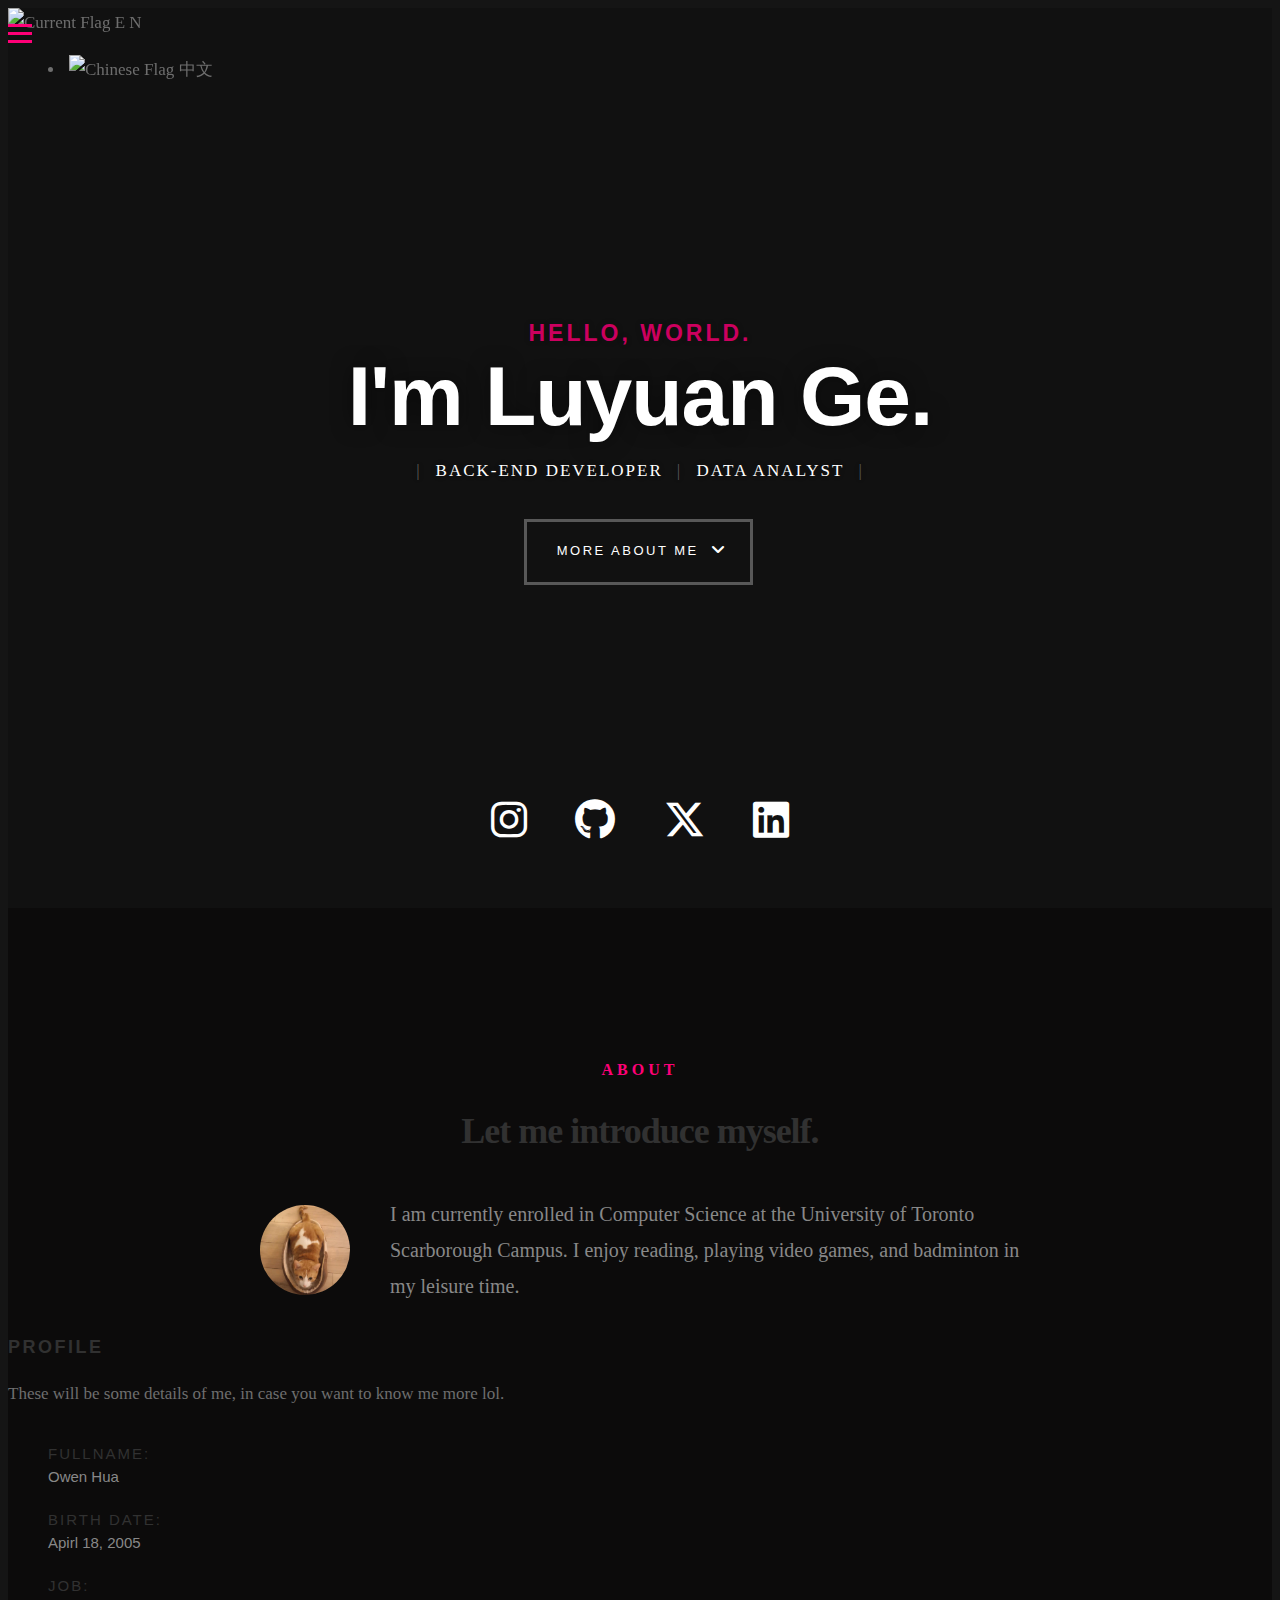
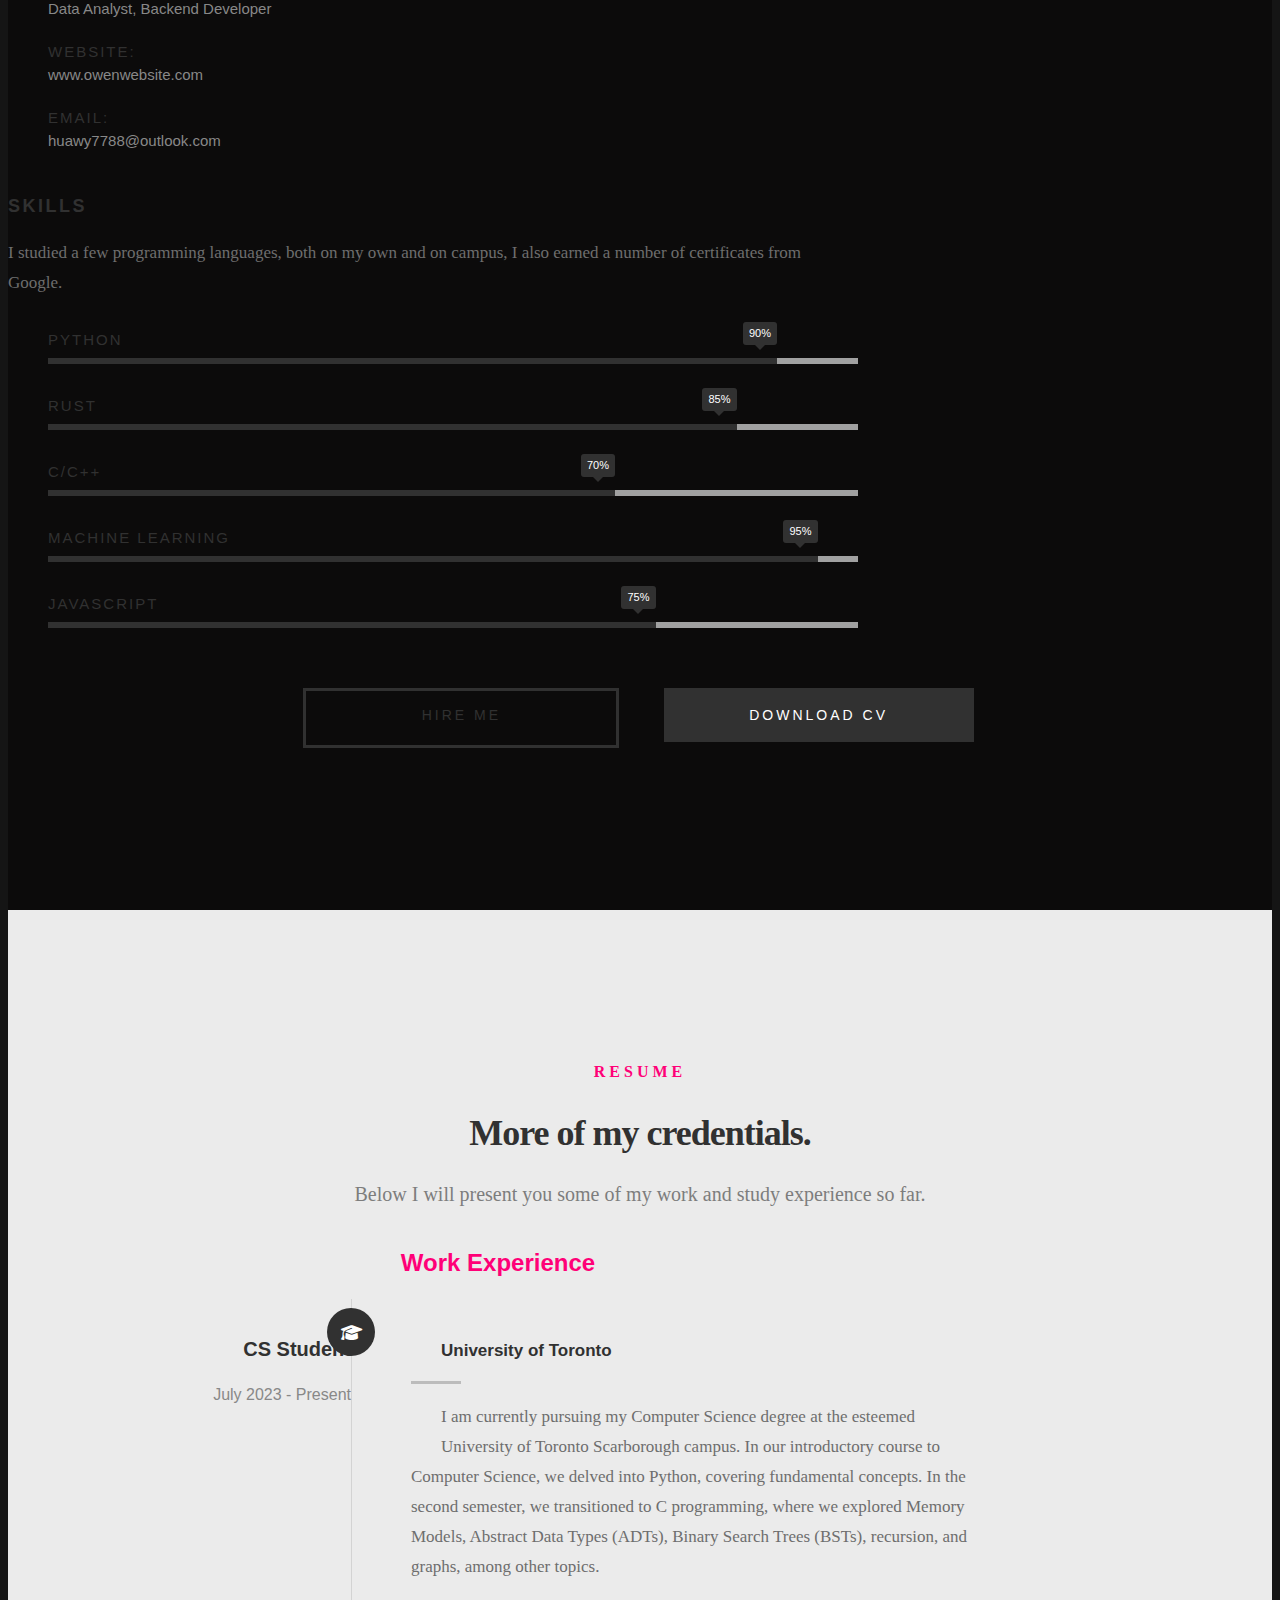
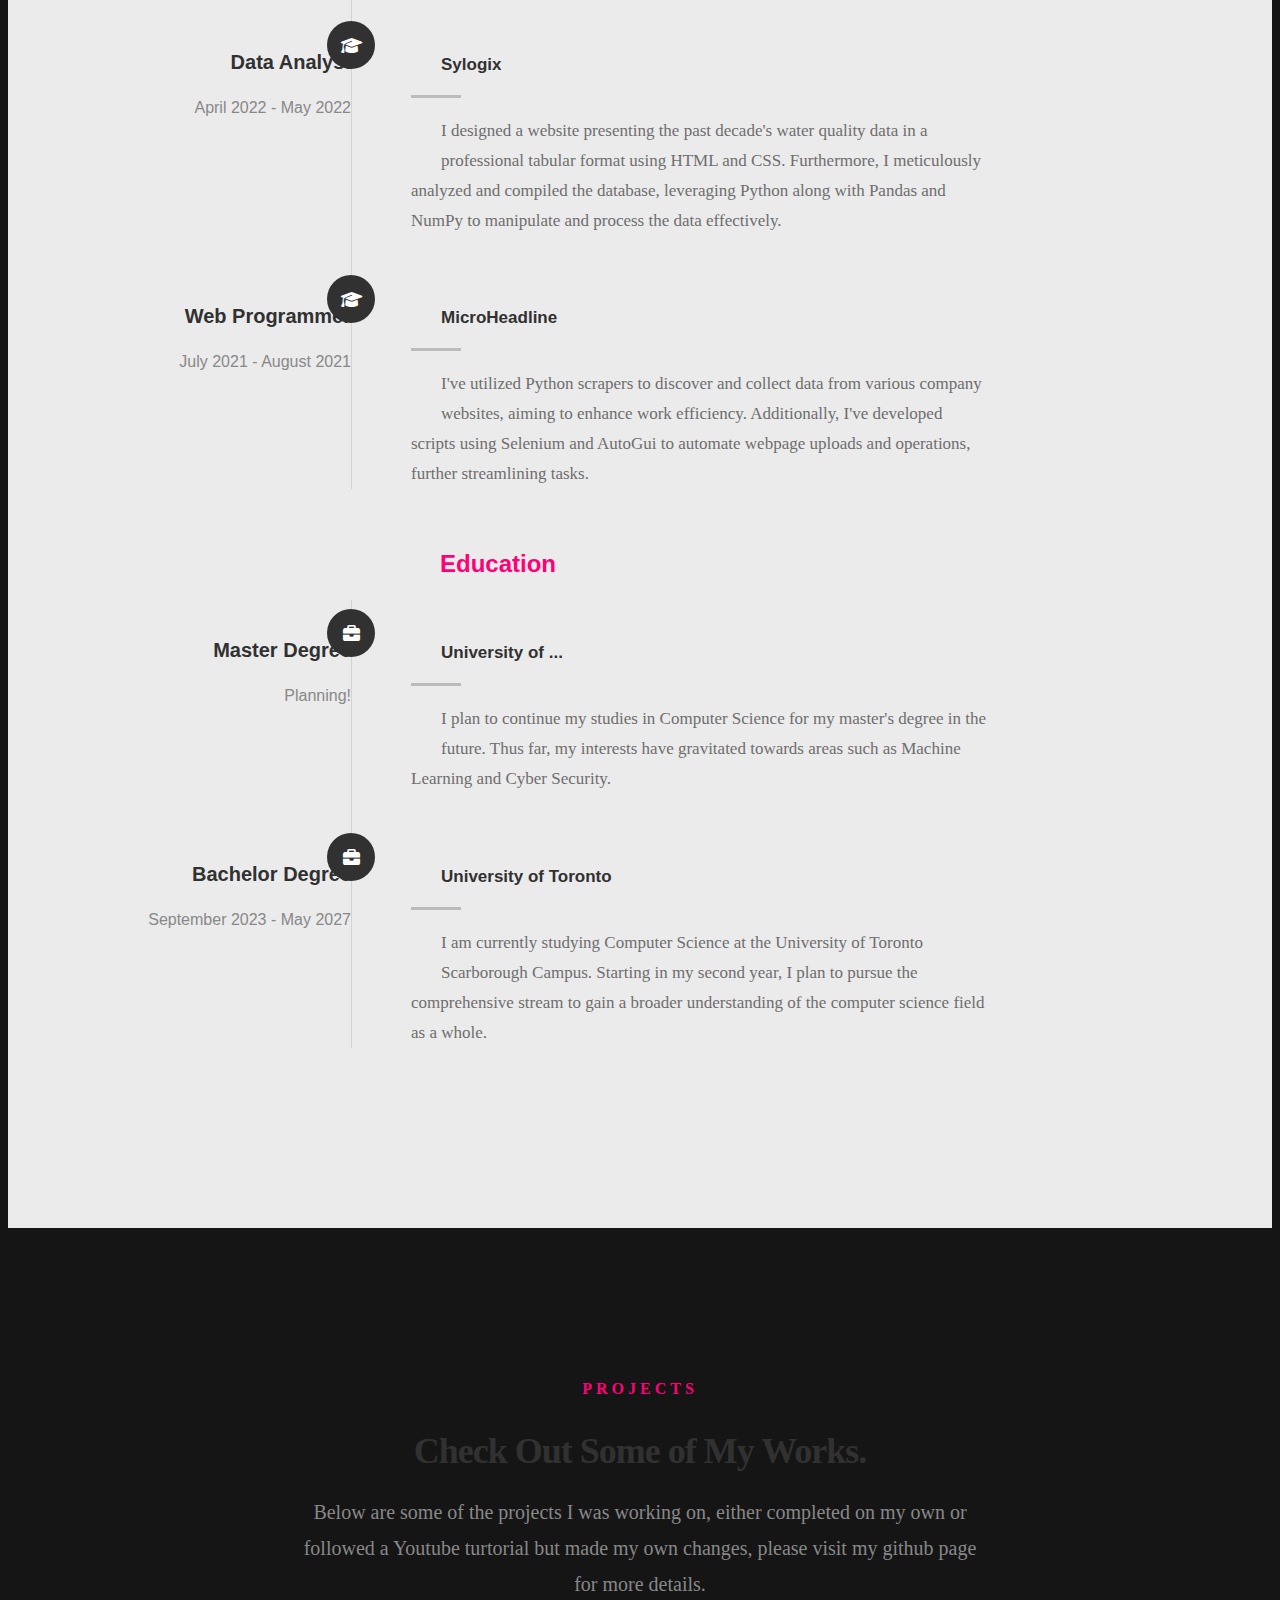
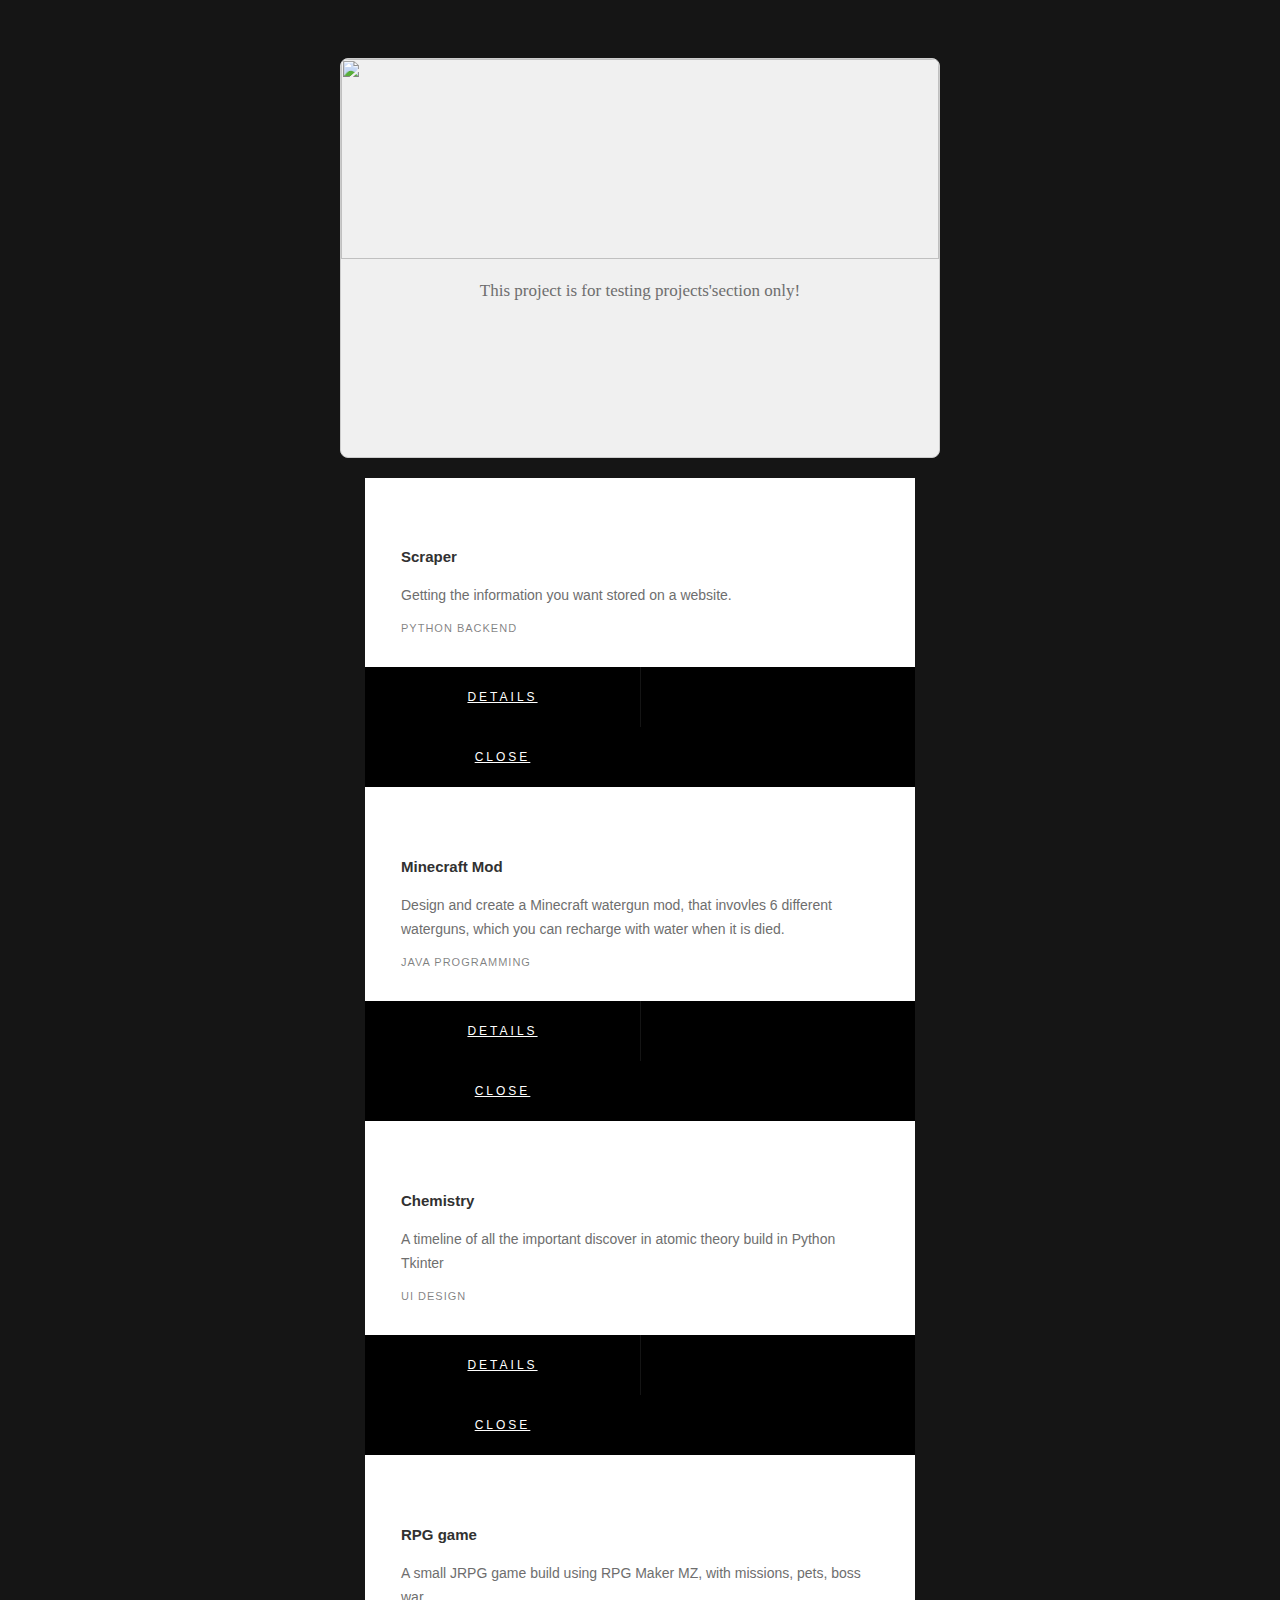
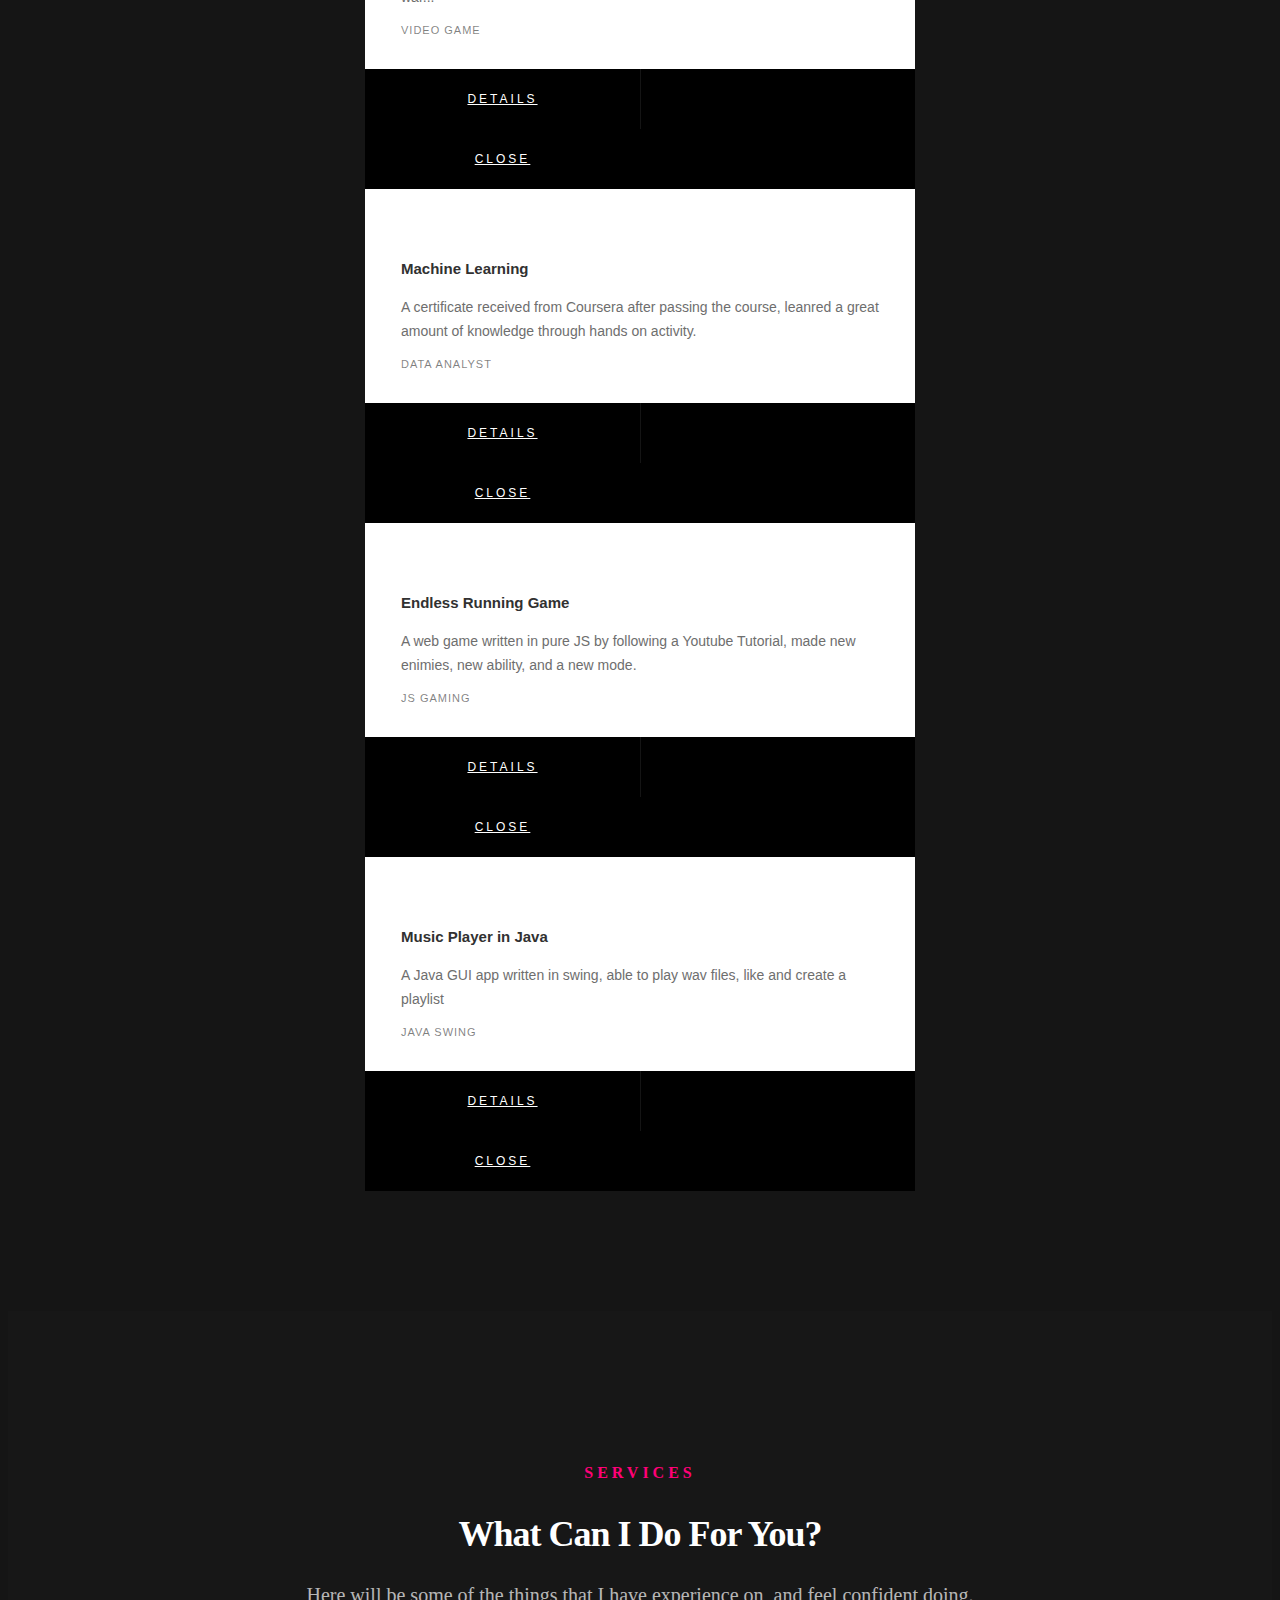
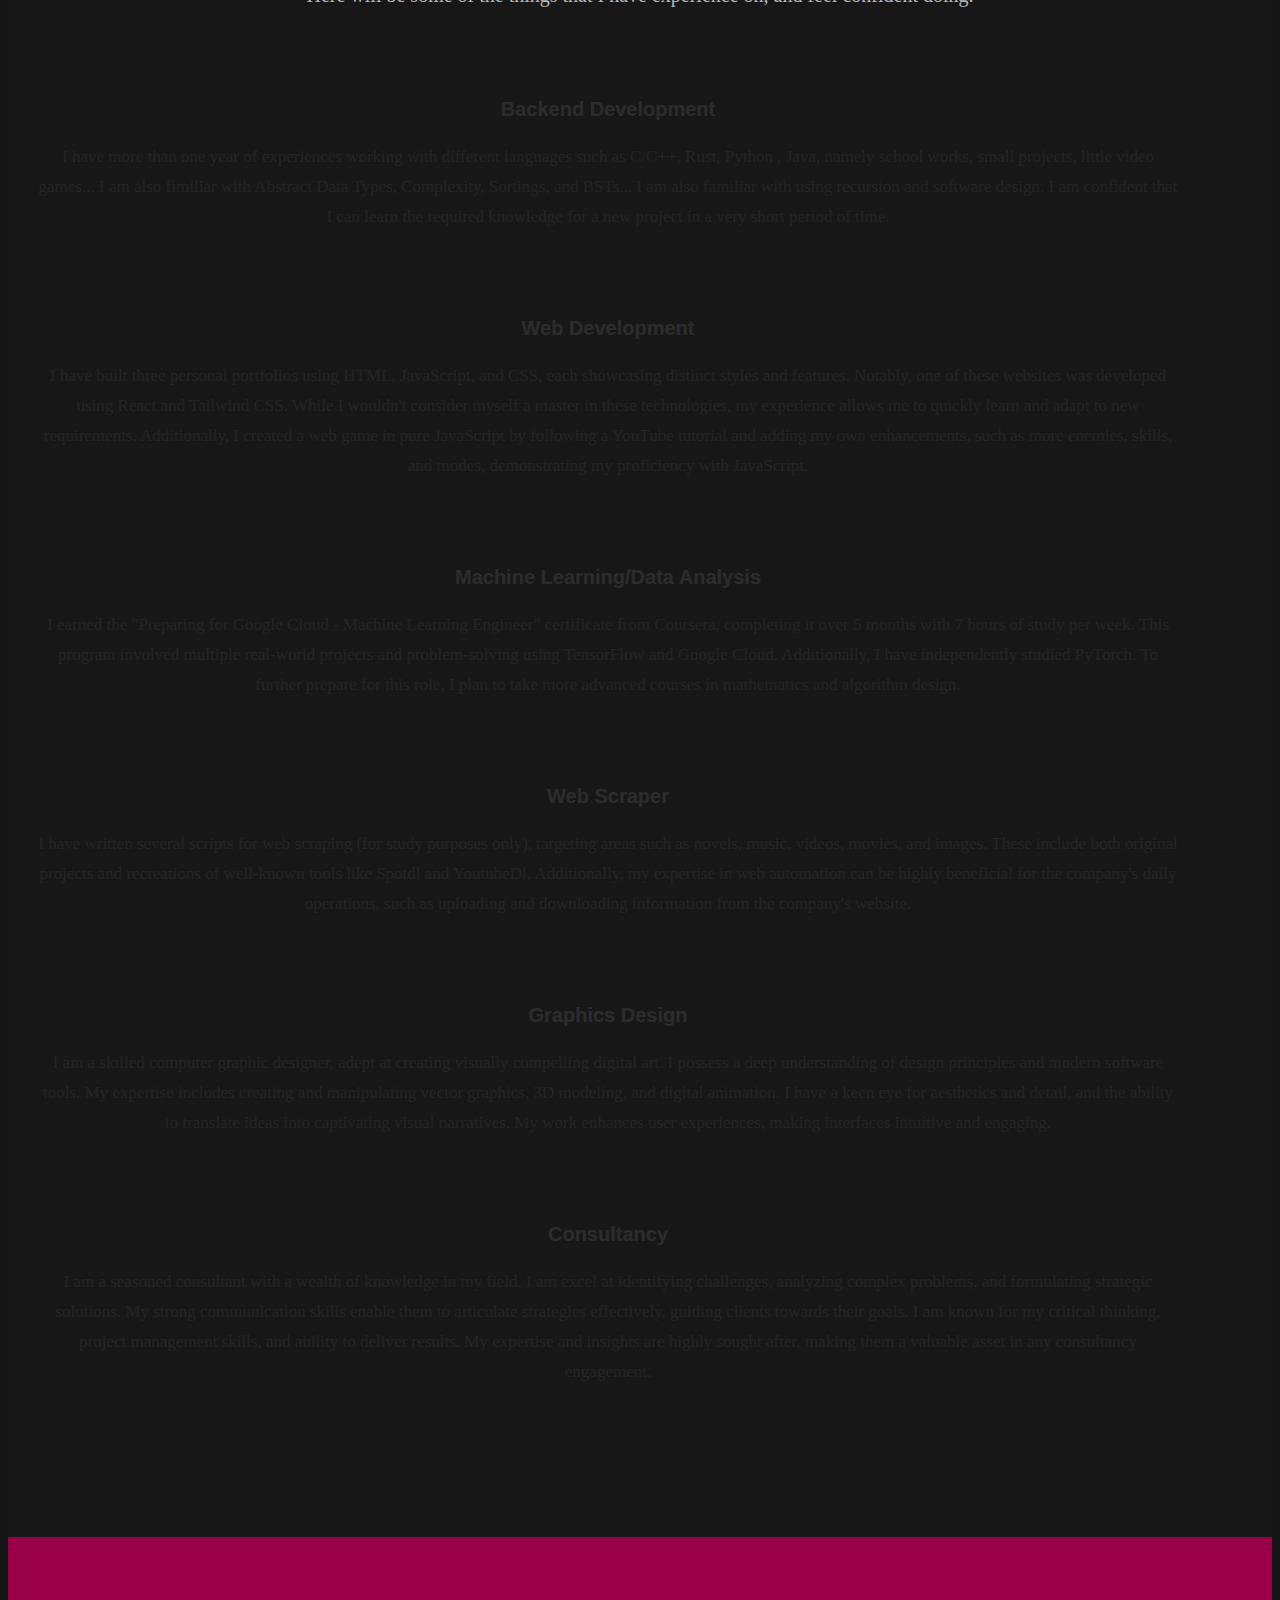
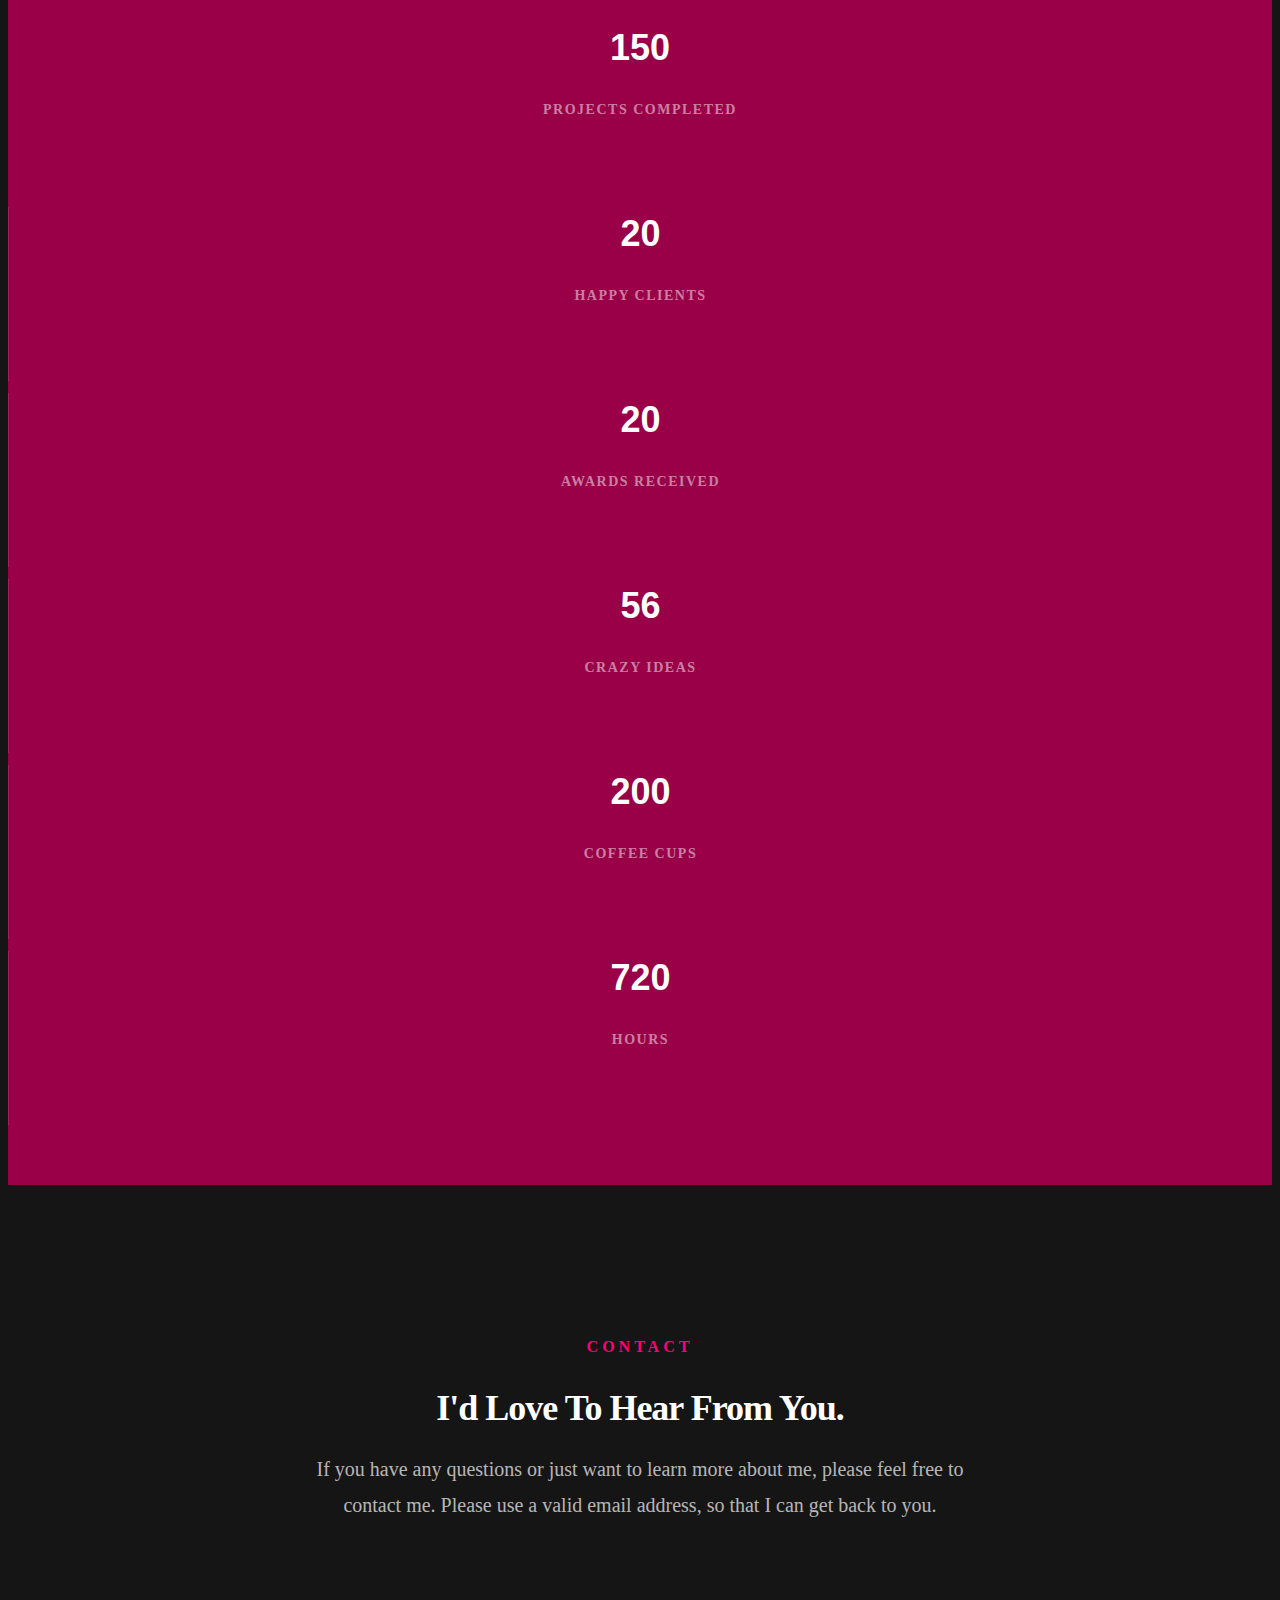
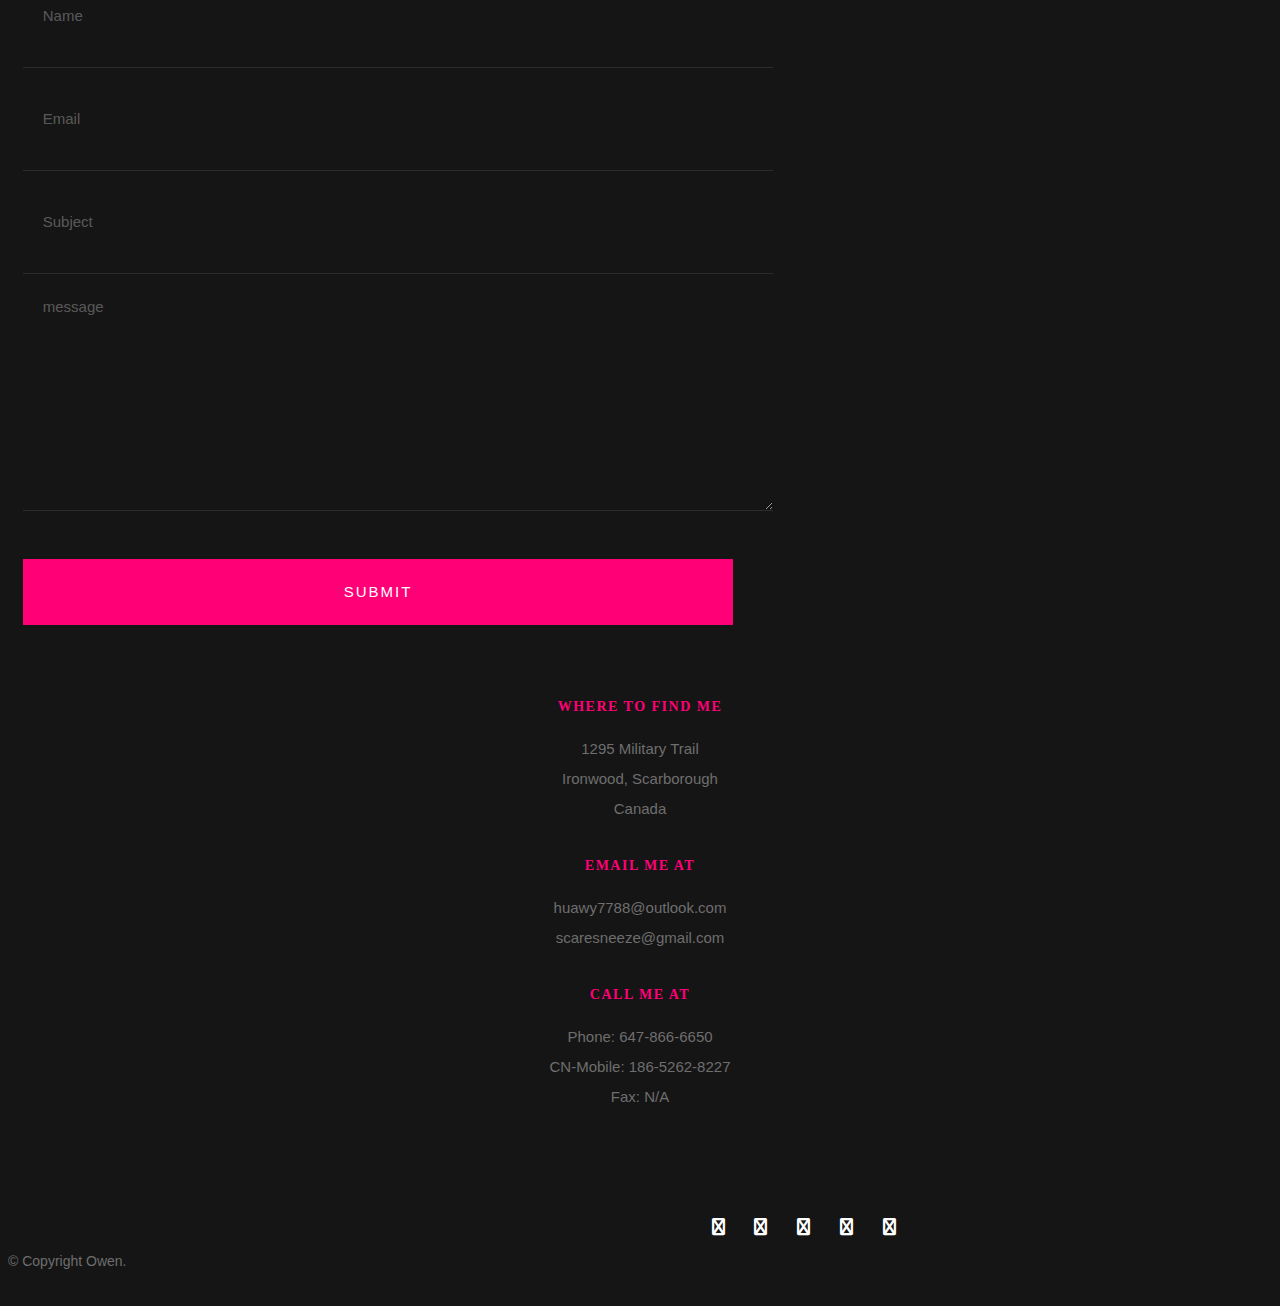
==== index-en.html @ d4147e1e "Add link function to project using js" ====
<!doctype html>
<!--[if IE 8]><html class="no-js oldie ie8" lang="en"> <![endif]-->
<!--[if IE 9]><html class="no-js oldie ie9" lang="en"> <![endif]-->
<!--[if (gte IE 9)|!(IE)]><!-->
<html class="no-js" lang="en">
  <!--<![endif]-->

  <head>
    <!--- basic page needs
   ================================================== -->
    <meta charset="utf-8" />
    <title>Luyuan</title>
    <meta name="description" content="Portfolio for LuyuanGe" />
    <meta name="author" content="Luyuan" />

    <!-- mobile specific metas
   ================================================== -->
    <meta
      name="viewport"
      content="width=device-width, initial-scale=1, maximum-scale=1"
    />

    <!-- CSS
   ================================================== -->
    <link rel="stylesheet" href="css/base.css" />
    <link rel="stylesheet" href="css/main.css" />
    <link rel="stylesheet" href="css/vendor.css" />
    <!-- Latest font awesome icons-->
    <link rel="stylesheet" href="https://cdnjs.cloudflare.com/ajax/libs/font-awesome/6.4.2/css/all.min.css">





    <!-- script
   ================================================== -->
    <script src="js/modernizr.js"></script>
    <script src="js/pace.min.js"></script>

    <!-- favicons
	================================================== -->
    <link rel="icon" type="image/png" href="images/profile.png" />
  </head>

  <body id="top">
    <!-- header
   ================================================== -->
    <header>
      <div class="row">
        <div class="top-bar">

          <a class="menu-toggle" href="#"><span>Menu</span></a>

          <nav id="main-nav-wrap">
            <ul class="main-navigation">
              <li class="current">
                <a class="smoothscroll" href="#intro" title="">Home</a>
              </li>
              <li><a class="smoothscroll" href="#about" title="">About</a></li>
              <li>
                <a class="smoothscroll" href="#resume" title="">Resume</a>
              </li>
              <li>
                <a class="smoothscroll" href="#portfolio" title="">Portfolio</a>
              </li>
              <li>
                <a class="smoothscroll" href="#services" title="">Services</a>
              </li>
              <li>
                <a class="smoothscroll" href="#contact" title="">Contact</a>
              </li>
            </ul>
          </nav>
        </div> 
        <!--Language selector-->
        <div class="custom-dropdown">
          <div class="dropdown-selected" onclick="toggleDropdown()">
              <img id="current-flag" src="images/flag-icons/united-states.svg" alt="Current Flag" />
              <span id="current-language">E N</span>
          </div>
          <ul id="dropdown-options" class="dropdown-options">
              <li onclick="selectLanguage('zh')">
                  <img src="images/flag-icons/china.svg" alt="Chinese Flag" class="flag-icon" /> 中文
              </li>
          </ul>
        </div>
            
      
        <!-- /top-bar -->
      </div>
      <!-- /row -->
    </header>
    <!-- /header -->

    <!-- intro section
   ================================================== -->
    <section id="intro">
      <div class="intro-overlay"></div>

      <div class="intro-content">
        <div class="row">
          <div class="col-twelve">
            <h5>Hello, World.</h5>
            <h1>I'm Luyuan Ge.</h1>

            <p class="intro-position">
              <span>Back-end Developer</span>
              <span>Data Analyst</span>
            </p>

            <a class="button stroke smoothscroll" href="#about" title=""
              >More About Me</a
            >
          </div>
        </div>
      </div>
      <!-- /intro-content -->

      <ul class="intro-social">
        <li>
          <a href="https://www.instagram.com/owen.hua"
            ><i class="fa-brands fa-instagram fa-lg"></i>
          </a>
        </li>
        <li>
          <a href="https://github.com/LoveIiei"><i class="fa-brands fa-github fa-lg"></i></a>
        </li>
        <li>
          <a href="https://twitter.com/Owen1_1ua"
            ><i class="fa-brands fa-x-twitter fa-lg"></i></a>
        </li>
        <li>
          <a href="https://www.linkedin.com/in/weiyuan-hua-3345232a6/"
            ><i class="fa-brands fa-linkedin fa-lg"></i
          ></a>
        </li>
      </ul>
      <!-- /intro-social -->
    </section>
    <!-- /intro -->

    <!-- about section
   ================================================== -->
    <section id="about">
      <div class="row section-intro">
        <div class="col-twelve">
          <h5>About</h5>
          <h1>Let me introduce myself.</h1>

          <div class="intro-info">
            <img src="images/profile.png" alt="Profile Picture" />

            <p class="lead">
              I am currently enrolled in Computer Science at the University of
              Toronto Scarborough Campus. I enjoy reading, playing video games,
              and badminton in my leisure time.
            </p>
          </div>
        </div>
      </div>
      <!-- /section-intro -->

      <div class="row about-content">
        <div class="col-six tab-full">
          <h3>Profile</h3>
          <p>
            These will be some details of me, in case you want to know me more
            lol.
          </p>

          <ul class="info-list">
            <li>
              <strong>Fullname:</strong>
              <span>Owen Hua</span>
            </li>
            <li>
              <strong>Birth Date:</strong>
              <span>Apirl 18, 2005</span>
            </li>
            <li>
              <strong>Job:</strong>
              <span>Data Analyst, Backend Developer</span>
            </li>
            <li>
              <strong>Website:</strong>
              <span>www.owenwebsite.com</span>
            </li>
            <li>
              <strong>Email:</strong>
              <span>huawy7788@outlook.com</span>
            </li>
          </ul>
          <!-- /info-list -->
        </div>

        <div class="col-six tab-full">
          <h3>Skills</h3>
          <p>
            I studied a few programming languages, both on my own and on campus,
            I also earned a number of certificates from Google.
          </p>

          <ul class="skill-bars">
            <li>
              <div class="progress percent90"><span>90%</span></div>
              <strong>Python</strong>
            </li>
            <li>
              <div class="progress percent85"><span>85%</span></div>
              <strong>Rust</strong>
            </li>
            <li>
              <div class="progress percent70"><span>70%</span></div>
              <strong>C/C++</strong>
            </li>
            <li>
              <div class="progress percent95"><span>95%</span></div>
              <strong>Machine Learning</strong>
            </li>
            <li>
              <div class="progress percent75"><span>75%</span></div>
              <strong>JavaScript</strong>
            </li>
          </ul>
          <!-- /skill-bars -->
        </div>
      </div>

      <div class="row button-section">
        <div class="col-twelve">
          <a href="#contact" title="Hire Me" class="button stroke smoothscroll"
            >Hire Me</a
          >
          <a
            href="/files/OwenResume.pdf"
            title="Download CV"
            class="button button-primary"
            download
            >Download CV</a
          >
        </div>
      </div>
    </section>
    <!-- /process-->

    <!-- resume Section
   ================================================== -->
    <section id="resume" class="grey-section">
      <div class="row section-intro">
        <div class="col-twelve">
          <h5>Resume</h5>
          <h1>More of my credentials.</h1>

          <p class="lead">
            Below I will present you some of my work and study experience so
            far.
          </p>
        </div>
      </div>
      <!-- /section-intro-->

      <div class="row resume-timeline">
        <div class="col-twelve resume-header">
          <h2>Work Experience</h2>
        </div>
        <!-- /resume-header -->

        <div class="col-twelve">
          <div class="timeline-wrap">
            <div class="timeline-block">
              <div class="timeline-ico">
                <i class="fa fa-graduation-cap"></i>
              </div>

              <div class="timeline-header">
                <h3>CS Student</h3>
                <p>July 2023 - Present</p>
              </div>

              <div class="timeline-content">
                <h4>University of Toronto</h4>
                <p>
                  I am currently pursuing my Computer Science degree at the
                  esteemed University of Toronto Scarborough campus. In our
                  introductory course to Computer Science, we delved into
                  Python, covering fundamental concepts. In the second semester,
                  we transitioned to C programming, where we explored Memory
                  Models, Abstract Data Types (ADTs), Binary Search Trees
                  (BSTs), recursion, and graphs, among other topics.
                </p>
              </div>
            </div>
            <!-- /timeline-block -->

            <div class="timeline-block">
              <div class="timeline-ico">
                <i class="fa fa-graduation-cap"></i>
              </div>

              <div class="timeline-header">
                <h3>Data Analyst</h3>
                <p>April 2022 - May 2022</p>
              </div>

              <div class="timeline-content">
                <h4>Sylogix</h4>
                <p>
                  I designed a website presenting the past decade's water
                  quality data in a professional tabular format using HTML and
                  CSS. Furthermore, I meticulously analyzed and compiled the
                  database, leveraging Python along with Pandas and NumPy to
                  manipulate and process the data effectively.
                </p>
              </div>
            </div>
            <!-- /timeline-block -->

            <div class="timeline-block">
              <div class="timeline-ico">
                <i class="fa fa-graduation-cap"></i>
              </div>

              <div class="timeline-header">
                <h3>Web Programmer</h3>
                <p>July 2021 - August 2021</p>
              </div>

              <div class="timeline-content">
                <h4>MicroHeadline</h4>
                <p>
                  I've utilized Python scrapers to discover and collect data
                  from various company websites, aiming to enhance work
                  efficiency. Additionally, I've developed scripts using
                  Selenium and AutoGui to automate webpage uploads and
                  operations, further streamlining tasks.
                </p>
              </div>
            </div>
            <!-- /timeline-block -->
          </div>
          <!-- /timeline-wrap -->
        </div>
        <!-- /col-twelve -->
      </div>
      <!-- /resume-timeline -->

      <div class="row resume-timeline">
        <div class="col-twelve resume-header">
          <h2>Education</h2>
        </div>
        <!-- /resume-header -->

        <div class="col-twelve">
          <div class="timeline-wrap">
            <div class="timeline-block">
              <div class="timeline-ico">
                <i class="fa fa-briefcase"></i>
              </div>

              <div class="timeline-header">
                <h3>Master Degree</h3>
                <p>Planning!</p>
              </div>

              <div class="timeline-content">
                <h4>University of ...</h4>
                <p>
                  I plan to continue my studies in Computer Science for my
                  master's degree in the future. Thus far, my interests have
                  gravitated towards areas such as Machine Learning and Cyber
                  Security.
                </p>
              </div>
            </div>
            <!-- /timeline-block -->

            <div class="timeline-block">
              <div class="timeline-ico">
                <i class="fa fa-briefcase"></i>
              </div>

              <div class="timeline-header">
                <h3>Bachelor Degree</h3>
                <p>September 2023 - May 2027</p>
              </div>

              <div class="timeline-content">
                <h4>University of Toronto</h4>
                <p>
                  I am currently studying Computer Science at the University of
                  Toronto Scarborough Campus. Starting in my second year, I plan
                  to pursue the comprehensive stream to gain a broader
                  understanding of the computer science field as a whole.
                </p>
              </div>
            </div>
            <!-- /timeline-block -->
          </div>
          <!-- /timeline-wrap -->
        </div>
        <!-- /col-twelve -->
      </div>
      <!-- /resume-timeline -->
    </section>
    <!-- /features -->

    <!-- Portfolio Section
   ================================================== -->
    <section id="portfolio">
      <div class="row section-intro">
        <div class="col-twelve">
          <h5>Projects</h5>
          <h1>Check Out Some of My Works.</h1>

          <p class="lead">
            Below are some of the projects I was working on, either completed on
            my own or followed a Youtube turtorial but made my own changes,
            please visit my github page for more details.
          </p>
        </div>
      </div>
      <!-- /section-intro-->
      
      <div class="projects-container">
        <div class="project" onclick="redirectToPage(`https://iconduck.com/emojis/96535/china`)">
          <div class="cover-pic">
            <img src="images/background.jpg">
          </div>
          <div class="description"><p>This project is for testing projects'section only!</p></div>
        </div>
        <!-- <div>project 2</div>
        <div>proejct 3</div>
        <div>project 4</div>
        <div>project 5</div>
        <div>project 6</div> -->
      </div>


            <!-- modal popups - begin
	            ============================================================= -->
            <div id="modal-01" class="popup-modal slider mfp-hide">
              <div class="media">
                <img src="images/portfolio/scraper.png" alt="" />
              </div>

              <div class="description-box">
                <h4>Scraper</h4>
                <p>Getting the information you want stored on a website.</p>

                <div class="categories">Python Backend</div>
              </div>

              <div class="link-box">
                <a href="https://github.com/LoveIiei/MySpotifyDownload"
                  >Details</a
                >
                <a href="#" class="popup-modal-dismiss">Close</a>
              </div>
            </div>
            <!-- /modal-01 -->

            <div id="modal-02" class="popup-modal slider mfp-hide">
              <div class="media">
                <img src="images/portfolio/Minecraft.jpg" alt="" />
              </div>

              <div class="description-box">
                <h4>Minecraft Mod</h4>
                <p>
                  Design and create a Minecraft watergun mod, that invovles 6
                  different waterguns, which you can recharge with water when it
                  is died.
                </p>

                <div class="categories">Java Programming</div>
              </div>

              <div class="link-box">
                <a href="https://github.com/MDHSCompSci/Forge-MDHSCompsci-1.18"
                  >Details</a
                >
                <a href="#" class="popup-modal-dismiss">Close</a>
              </div>
            </div>
            <!-- /modal-02 -->

            <div id="modal-03" class="popup-modal slider mfp-hide">
              <div class="media">
                <img src="images/portfolio/CheTimeLine.png" alt="" />
              </div>

              <div class="description-box">
                <h4>Chemistry</h4>
                <p>
                  A timeline of all the important discover in atomic theory
                  build in Python Tkinter
                </p>

                <div class="categories">UI Design</div>
              </div>

              <div class="link-box">
                <a href="https://github.com/LoveIiei/AtomicTheoryPPT"
                  >Details</a
                >
                <a href="#" class="popup-modal-dismiss">Close</a>
              </div>
            </div>
            <!-- /modal-03 -->

            <div id="modal-04" class="popup-modal slider mfp-hide">
              <div class="media">
                <img src="images/portfolio/rpg.png" alt="" />
              </div>

              <div class="description-box">
                <h4>RPG game</h4>
                <p>
                  A small JRPG game build using RPG Maker MZ, with missions,
                  pets, boss war...
                </p>

                <div class="categories">Video Game</div>
              </div>

              <div class="link-box">
                <a href="https://www.rpgmakerweb.com/">Details</a>
                <a href="#" class="popup-modal-dismiss">Close</a>
              </div>
            </div>
            <!-- /modal-04 -->

            <div id="modal-05" class="popup-modal slider mfp-hide">
              <div class="media">
                <img src="images/portfolio/ML.png" alt="" />
              </div>

              <div class="description-box">
                <h4>Machine Learning</h4>
                <p>
                  A certificate received from Coursera after passing the course,
                  leanred a great amount of knowledge through hands on activity.
                </p>

                <div class="categories">Data Analyst</div>
              </div>

              <div class="link-box">
                <a
                  href="https://www.coursera.org/professional-certificates/preparing-for-google-cloud-machine-learning-engineer-professional-certificate"
                  >Details</a
                >
                <a href="#" class="popup-modal-dismiss">Close</a>
              </div>
            </div>
            <!-- /modal-05 -->

            <div id="modal-06" class="popup-modal slider mfp-hide">
              <div class="media">
                <img src="images/portfolio/dogrun.png" alt="" />
              </div>

              <div class="description-box">
                <h4>Endless Running Game</h4>
                <p>
                  A web game written in pure JS by following a Youtube Tutorial,
                  made new enimies, new ability, and a new mode.
                </p>

                <div class="categories">JS Gaming</div>
              </div>

              <div class="link-box">
                <a href="https://github.com/LoveIiei/EndlessRunningGame"
                  >Details</a
                >
                <a href="#" class="popup-modal-dismiss">Close</a>
              </div>
            </div>
            <!-- /modal-06 -->
            <div id="modal-07" class="popup-modal slider mfp-hide">
              <div class="media">
                <img src="images/portfolio/music.png" alt="" />
              </div>

              <div class="description-box">
                <h4>Music Player in Java</h4>
                <p>
                  A Java GUI app written in swing, able to play wav files, like
                  and create a playlist
                </p>

                <div class="categories">Java Swing</div>
              </div>

              <div class="link-box">
                <a href="https://github.com/LoveIiei/owenplayer">Details</a>
                <a href="#" class="popup-modal-dismiss">Close</a>
              </div>
            </div>
            <!-- /modal-07 -->
            <!-- modal popups - end
	            ============================================================= -->
          </div>
          <!-- /portfolio-wrapper -->
        </div>
        <!-- /twelve -->
      </div>
      <!-- /portfolio-content -->
    </section>
    <!-- /portfolio -->

    <!-- services Section
   ================================================== -->
    <section id="services">
      <div class="overlay"></div>

      <div class="row section-intro">
        <div class="col-twelve">
          <h5>Services</h5>
          <h1>What Can I Do For You?</h1>

          <p class="lead">
            Here will be some of the things that I have experience on, and feel
            confident doing.
          </p>
        </div>
      </div>
      <!-- /section-intro -->

      <div class="row services-content">
        <div id="owl-slider" class="owl-carousel services-list">
          <div class="service">
            <span class="icon"><i class="icon-earth"></i></span>

            <div class="service-content">
              <h3>Backend Development</h3>

              <p class="desc">
                I have more than one year of experiences working with different
                languages such as C/C++, Rust, Python , Java, namely school
                works, small projects, little video games... I am also fimiliar
                with Abstract Data Types, Complexity, Sortings, and BSTs... I am
                also familiar with using recursion and software design. I am
                confident that I can learn the required knowledge for a new
                project in a very short period of time.
              </p>
            </div>
          </div>
          <!-- /service -->

          <div class="service">
            <span class="icon"><i class="icon-window"></i></span>

            <div class="service-content">
              <h3>Web Development</h3>

              <p class="desc">
                I have built three personal portfolios using HTML, JavaScript,
                and CSS, each showcasing distinct styles and features. Notably,
                one of these websites was developed using React and Tailwind
                CSS. While I wouldn't consider myself a master in these
                technologies, my experience allows me to quickly learn and adapt
                to new requirements. Additionally, I created a web game in pure
                JavaScript by following a YouTube tutorial and adding my own
                enhancements, such as more enemies, skills, and modes,
                demonstrating my proficiency with JavaScript.
              </p>
            </div>
          </div>
          <!-- /service -->

          <div class="service">
            <span class="icon"><i class="icon-paint-brush"></i></span>

            <div class="service-content">
              <h3>Machine Learning/Data Analysis</h3>

              <p class="desc">
                I earned the "Preparing for Google Cloud - Machine Learning
                Engineer" certificate from Coursera, completing it over 5 months
                with 7 hours of study per week. This program involved multiple
                real-world projects and problem-solving using TensorFlow and
                Google Cloud. Additionally, I have independently studied
                PyTorch. To further prepare for this role, I plan to take more
                advanced courses in mathematics and algorithm design.
              </p>
            </div>
          </div>
          <!-- /service -->

          <div class="service">
            <span class="icon"><i class="icon-toggles"></i></span>

            <div class="service-content">
              <h3>Web Scraper</h3>

              <p class="desc">
                I have written several scripts for web scraping (for study
                purposes only), targeting areas such as novels, music, videos,
                movies, and images. These include both original projects and
                recreations of well-known tools like Spotdl and YoutubeDl.
                Additionally, my expertise in web automation can be highly
                beneficial for the company's daily operations, such as uploading
                and downloading information from the company's website.
              </p>
            </div>
          </div>
          <!-- /service -->

          <div class="service">
            <span class="icon"><i class="icon-image"></i></span>

            <div class="service-content">
              <h3>Graphics Design</h3>

              <p class="desc">
                I am a skilled computer graphic designer, adept at creating
                visually compelling digital art. I possess a deep understanding
                of design principles and modern software tools. My expertise
                includes creating and manipulating vector graphics, 3D modeling,
                and digital animation. I have a keen eye for aesthetics and
                detail, and the ability to translate ideas into captivating
                visual narratives. My work enhances user experiences, making
                interfaces intuitive and engaging.
              </p>
            </div>
          </div>
          <!-- /service -->

          <div class="service">
            <span class="icon"><i class="icon-chat"></i></span>

            <div class="service-content">
              <h3>Consultancy</h3>

              <p class="desc">
                I am a seasoned consultant with a wealth of knowledge in my
                field. I am excel at identifying challenges, analyzing complex
                problems, and formulating strategic solutions. My strong
                communication skills enable them to articulate strategies
                effectively, guiding clients towards their goals. I am known for
                my critical thinking, project management skills, and ability to
                deliver results. My expertise and insights are highly sought
                after, making them a valuable asset in any consultancy
                engagement.
              </p>
            </div>
          </div>
          <!-- /service -->
        </div>
        <!-- /services-list -->
      </div>
      <!-- /services-content -->
    </section>
    <!-- /services -->

    <!-- stats Section
   ================================================== -->
    <section id="stats" class="count-up">
      <div class="row">
        <div class="col-twelve">
          <div
            class="block-1-6 block-s-1-3 block-tab-1-2 block-mob-full stats-list"
          >
            <div class="bgrid stat">
              <div class="icon-part">
                <i class="icon-pencil-ruler"></i>
              </div>

              <h3 class="stat-count">150</h3>

              <h5 class="stat-title">Projects Completed</h5>
            </div>
            <!-- /stat -->

            <div class="bgrid stat">
              <div class="icon-part">
                <i class="icon-users"></i>
              </div>

              <h3 class="stat-count">20</h3>

              <h5 class="stat-title">Happy Clients</h5>
            </div>
            <!-- /stat -->

            <div class="bgrid stat">
              <div class="icon-part">
                <i class="icon-badge"></i>
              </div>

              <h3 class="stat-count">20</h3>

              <h5 class="stat-title">Awards Received</h5>
            </div>
            <!-- /stat -->

            <div class="bgrid stat">
              <div class="icon-part">
                <i class="icon-light-bulb"></i>
              </div>

              <h3 class="stat-count">56</h3>

              <h5 class="stat-title">Crazy Ideas</h5>
            </div>
            <!-- /stat -->

            <div class="bgrid stat">
              <div class="icon-part">
                <i class="icon-cup"></i>
              </div>

              <h3 class="stat-count">200</h3>

              <h5 class="stat-title">Coffee Cups</h5>
            </div>
            <!-- /stat -->

            <div class="bgrid stat">
              <div class="icon-part">
                <i class="icon-clock"></i>
              </div>

              <h3 class="stat-count">720</h3>

              <h5 class="stat-title">Hours</h5>
            </div>
            <!-- /stat -->
          </div>
          <!-- /stats-list -->
        </div>
        <!-- /twelve -->
      </div>
      <!-- /row -->
    </section>
    <!-- /stats -->

    <!-- contact
   ================================================== -->
    <section id="contact">
      <div class="row section-intro">
        <div class="col-twelve">
          <h5>Contact</h5>
          <h1>I'd Love To Hear From You.</h1>

          <p class="lead">
            If you have any questions or just want to learn more about me,
            please feel free to contact me. Please use a valid email address, so
            that I can get back to you.
          </p>
        </div>
      </div>
      <!-- /section-intro -->

      <div class="row contact-form">
        <div class="col-twelve">
          <!-- form -->
          <form
            name="contactForm"
            id="contactForm"
            method="post"
            action="process_form.php"
          >
            <fieldset>
              <div class="form-field">
                <input
                  name="contactName"
                  type="text"
                  id="contactName"
                  placeholder="Name"
                  value=""
                  minlength="2"
                  required=""
                />
              </div>
              <div class="form-field">
                <input
                  name="contactEmail"
                  type="email"
                  id="contactEmail"
                  placeholder="Email"
                  value=""
                  required=""
                />
              </div>
              <div class="form-field">
                <input
                  name="contactSubject"
                  type="text"
                  id="contactSubject"
                  placeholder="Subject"
                  value=""
                />
              </div>
              <div class="form-field">
                <textarea
                  name="contactMessage"
                  id="contactMessage"
                  placeholder="message"
                  rows="10"
                  cols="50"
                  required=""
                ></textarea>
              </div>
              <div class="form-field">
                <button class="submitform" type="submit">Submit</button>
                <div id="submit-loader">
                  <div class="text-loader">Sending...</div>
                  <div class="s-loader">
                    <div class="bounce1"></div>
                    <div class="bounce2"></div>
                    <div class="bounce3"></div>
                  </div>
                </div>
              </div>
            </fieldset>
          </form>
          <!-- Form End -->

          <!-- contact-warning -->
          <div id="message-warning"></div>
          <!-- contact-success -->
          <div id="message-success">
            <i class="fa fa-check"></i>Your message was sent, thank you!<br />
          </div>
        </div>
        <!-- /col-twelve -->
      </div>

      <div class="row contact-info">
        <div class="col-four tab-full">
          <div class="icon">
            <i class="icon-pin"></i>
          </div>

          <h5>Where to find me</h5>

          <p>
            1295 Military Trail<br />
            Ironwood, Scarborough<br />
            Canada
          </p>
        </div>

        <div class="col-four tab-full collapse">
          <div class="icon">
            <i class="icon-mail"></i>
          </div>

          <h5>Email Me At</h5>

          <p>
            huawy7788@outlook.com<br />
            scaresneeze@gmail.com
          </p>
        </div>

        <div class="col-four tab-full">
          <div class="icon">
            <i class="icon-phone"></i>
          </div>

          <h5>Call Me At</h5>

          <p>
            Phone: 647-866-6650<br />
            CN-Mobile: 186-5262-8227<br />
            Fax: N/A
          </p>
        </div>
      </div>
      <!-- /contact-info -->
    </section>
    <!-- /contact -->

    <!-- footer
   ================================================== -->

    <footer>
      <div class="row">
        <div class="col-six tab-full pull-right social">
          <ul class="footer-social">
            <li>
              <a href="https://www.instagram.com/owen.hua"
                ><i class="fa fa-instagram"></i
              ></a>
            </li>
            <li>
              <a href="https://github.com/LoveIiei"
                ><i class="fa fa-github"></i
              ></a>
            </li>
            <li>
              <a href="https://twitter.com/Owen1_1ua"
                ><i class="fa fa-twitter"></i
              ></a>
            </li>
            <li>
              <a href="https://steamcommunity.com/profiles/76561199097443840/"
                ><i class="fa fa-steam"></i
              ></a>
            </li>
            <li>
              <a href="https://www.linkedin.com/in/weiyuan-hua-3345232a6/"
                ><i class="fa fa-linkedin"></i
              ></a>
            </li>
          </ul>
        </div>

        <div class="col-six tab-full">
          <div class="copyright">
            <span>© Copyright Owen.</span>
          </div>
        </div>

        <div id="go-top">
          <a class="smoothscroll" title="Back to Top" href="#top"
            ><i class="fa fa-long-arrow-up"></i
          ></a>
        </div>
      </div>
      <!-- /row -->
    </footer>

    <div id="preloader">
      <div id="loader"></div>
    </div>

    <!-- Java Script
   ================================================== -->
    <script src="js/jquery-2.1.3.min.js"></script>
    <script src="js/plugins.js"></script>
    <script src="js/main.js"></script>
    <script src="js/language-selector.js"></script>
  </body>
</html>
---- css/main.css ----
/**
 * =================================================================== 
 *
 *  Kards v1.0 Main Stylesheet
 *  url: styleshout.com
 *  03-01-2016
 *  ------------------------------------------------------------------
 *  TOC:
 *  01. webfonts and iconfonts
 *  02. base style overrides
 *  03. typography & general theme styles
 *  04. preloader
 *  05. forms
 *  06. buttons 
 *  07. other components
 *  08. common styles
 *  09. header styles
 *  10. intro
 *  11. about
 *  12. resume
 *  13. portfolio
 *  14. call-to-action section
 *  15. services
 *  16. stats
 *  17. contact
 *  18. footer
 *
 * =================================================================== 
 */


/** 
 * ===================================================================
 * 01. webfonts and iconfonts - (_document-setup.scss)
 *
 * ------------------------------------------------------------------- 
 */
 @import url("fonts.css");
 @import url("font-awesome/css/font-awesome.min.css");
 @import url("micons/micons.css");
 
 
 /** 
  * ===================================================================
  * 02. base style overrides - (_document-setup.scss)
  *
  * ------------------------------------------------------------------- 
  */
 html {
   font-size: 10px;
 }
 
 @media only screen and (max-width:1024px) {
   html {
     font-size: 9.411764705882353px;
   }
 }
 @media only screen and (max-width:768px) {
   html {
     font-size: 10px;
   }
 }
 @media only screen and (max-width:400px) {
   html {
     font-size: 9.411764705882353px;
   }
 }
 
 html, body {
   height: 100%;
 }
 body {
   background: #151515;
   font-family: "lora-regular", serif;
   font-size: 1.7rem;
   line-height: 3rem;
   color: #6e6e6e;
 }
 
 /**
  * links - (_document-setup.scss)
  * -------------------------------------------------------------------
  */
 a, a:visited {
   color: #000000;
   -moz-transition: all 0.3s ease-in-out;
   -o-transition: all 0.3s ease-in-out;
   -webkit-transition: all 0.3s ease-in-out;
   -ms-transition: all 0.3s ease-in-out;
   transition: all 0.3s ease-in-out;
 }
 a:hover, a:focus, a:active {
   color: #FF0077;
   outline: 0;
 }
 
 /** 
  * ===================================================================
  * 03. typography & general theme styles - (_document-setup.scss)
  *
  * ------------------------------------------------------------------- 
  */
 h1, h2, h3, h4, h5, h6, .h01, .h02, .h03, .h04, .h05, .h06 {
   font-family: "poppins-semibold", sans-serif;
   color: #313131;
   font-style: normal;
   text-rendering: optimizeLegibility;
   margin-bottom: 2.1rem;
 }
 h3, .h03, h4, .h04 {
   margin-bottom: 1.8rem;
 }
 h5, .h05, h6, .h06 {
   font-family: "poppins-bold";
   margin-bottom: 1.2rem;
 }
 h1, .h01 {
   font-size: 3.1rem;
   line-height: 1.355;
   letter-spacing: -.1rem;
 }
 @media only screen and (max-width:600px) {
   h1, .h01 {
     font-size: 2.6rem;
     letter-spacing: -.07rem;
   }
 }
 h2, .h02 {
   font-size: 2.4rem;
   line-height: 1.25;
 }
 h3, .h03 {
   font-size: 2rem;
   line-height: 1.5;
 }
 h4, .h04 {
   font-size: 1.7rem;
   line-height: 1.765;
 }
 h5, .h05 {
   font-size: 1.4rem;
   line-height: 1.714;
   text-transform: uppercase;
   letter-spacing: .15rem;
 }
 h6, .h06 {
   font-size: 1.3rem;
   line-height: 1.846;
   text-transform: uppercase;
   letter-spacing: .15rem;
 }
 p img {
   margin: 0;
 }
 p.lead {
   font-family: "lora-regular", serif;
   font-size: 2rem;
   line-height: 1.8;
   color: #888888;
 }
 @media only screen and (max-width:768px) {
   p.lead {
     font-size: 1.7rem;
   }
 }
 em, i, strong, b {
   font-size: 1.7rem;
   line-height: 3rem;
   font-style: normal;
   font-weight: normal;
 }
 em, i {
   font-family: "lora-italic", serif;
 }
 strong, b {
   font-family: "lora-bold", serif;
 }
 small {
   font-size: 1.2rem;
   line-height: inherit;
 }
 blockquote {
   margin: 3rem 0;
   padding-left: 4rem;
   position: relative;
 }
 blockquote:before {
   content: "\201C";
   font-size: 8rem;
   line-height: 0px;
   margin: 0;
   color: #313131;
   font-family: arial, sans-serif;
   position: absolute;
   top: 3rem;
   left: 0;
 }
 blockquote p {
   font-family: georgia, serif;
   font-style: italic;
   padding: 0;
   font-size: 1.9rem;
   line-height: 1.737;
 }
 blockquote cite {
   display: block;
   font-size: 1.3rem;
   font-style: normal;
   line-height: 1.616;
 }
 blockquote cite:before {
   content: "\2014 \0020";
 }
 blockquote cite a, blockquote cite a:visited {
   color: #888888;
   border: none;
 }
 abbr {
   font-family: "poppins-bold", serif;
   font-variant: small-caps;
   text-transform: lowercase;
   letter-spacing: .05rem;
   color: #888888;
 }
 var, kbd, samp, code, pre {
   font-family: Consolas, "Andale Mono", Courier, "Courier New", monospace;
 }
 pre {
   padding: 2.4rem 3rem 3rem;
   background: #F1F1F1;
 }
 code {
   font-size: 1.4rem;
   margin: 0 .2rem;
   padding: .3rem .6rem;
   white-space: nowrap;
   background: #F1F1F1;
   border: 1px solid #E1E1E1;
   border-radius: 3px;
 }
 pre > code {
   display: block;
   white-space: pre;
   line-height: 2;
   padding: 0;
   margin: 0;
 }
 pre.prettyprint > code {
   border: none;
 }
 del {
   text-decoration: line-through;
 }
 abbr[title], dfn[title] {
   border-bottom: 1px dotted;
   cursor: help;
 }
 mark {
   background: #FFF49B;
   color: #000;
 }
 hr {
   border: solid #d2d2d2;
   border-width: 1px 0 0;
   clear: both;
   margin: 2.4rem 0 1.5rem;
   height: 0;
 }
 
 /**
  * Lists - (_document-setup.scss)  
  * -------------------------------------------------------------------
  */
 ol {
   list-style: decimal;
 }
 ul {
   list-style: disc;
 }
 li {
   display: list-item;
 }
 ol, ul {
   margin-left: 1.7rem;
 }
 ul li {
   padding-left: .4rem;
 }
 ul ul, ul ol, ol ol, ol ul {
   margin: .6rem 0 .6rem 1.7rem;
 }
 ul.disc li {
   display: list-item;
   list-style: none;
   padding: 0 0 0 .8rem;
   position: relative;
 }
 ul.disc li::before {
   content: "";
   display: inline-block;
   width: 8px;
   height: 8px;
   border-radius: 50%;
   background: #FF0077;
   position: absolute;
   left: -17px;
   top: 11px;
   vertical-align: middle;
 }
 dt {
   margin: 0;
   color: #FF0077;
 }
 dd {
   margin: 0 0 0 2rem;
 }
 
 /**
  * tables - (_document-setup.scss)  
  * -------------------------------------------------------------------
  */
 table {
   border-width: 0;
   width: 100%;
   max-width: 100%;
   font-family: "lora-regular", sans-serif;
 }
 th, td {
   padding: 1.5rem 3rem;
   text-align: left;
   border-bottom: 1px solid #E8E8E8;
 }
 th {
   color: #313131;
   font-family: "poppins-bold", sans-serif;
 }
 td {
   line-height: 1.5;
 }
 th:first-child, td:first-child {
   padding-left: 0;
 }
 th:last-child, td:last-child {
   padding-right: 0;
 }
 .table-responsive {
   overflow-x: auto;
   -webkit-overflow-scrolling: touch;
 }
 
 /**
  * Spacing - (_document-setup.scss)  
  * -------------------------------------------------------------------
  */
 button, .button {
   margin-bottom: 1.2;
 }
 fieldset {
   margin-bottom: 1.5rem;
 }
 input,
 textarea,
 select,
 pre,
 blockquote,
 figure,
 table,
 p,
 ul,
 ol,
 dl,
 form,
 .fluid-video-wrapper,
 .ss-custom-select {
   margin-bottom: 3rem;
 }
 
 /**
  * floated image - (_document-setup.scss)  
  * -------------------------------------------------------------------
  */
 img.pull-right {
   margin: .9rem 0 0 2.4rem;
 }
 img.pull-left {
   margin: .9rem 2.4rem 0 0;
 }
 
 /**
  * block grid paddings - (_document-setup.scss) 
  * -------------------------------------------------------------------
  */
 .bgrid {
   padding: 0 20px;
 }
 @media only screen and (max-width:1024px) {
   .bgrid {
     padding: 0 18px;
   }
 }
 @media only screen and (max-width:768px) {
   .bgrid {
     padding: 0 15px;
   }
 }
 @media only screen and (max-width:600px) {
   .bgrid {
     padding: 0 10px;
   }
 }
 @media only screen and (max-width:400px) {
   .bgrid {
     padding: 0;
   }
 }
 
 /**
  * pace.js styles - minimal  - (_document-setup.scss)
  * -------------------------------------------------------------------
  */
 .pace {
   -webkit-pointer-events: none;
   pointer-events: none;
   -webkit-user-select: none;
   -moz-user-select: none;
   user-select: none;
 }
 .pace-inactive {
   display: none;
 }
 .pace .pace-progress {
   background: #FF0077;
   position: fixed;
   z-index: 900;
   top: 0;
   right: 100%;
   width: 100%;
   height: 6px;
 }
 
 /** 
  * ===================================================================
  * 04. preloader - (_preloader-1.scss)
  *
  * ------------------------------------------------------------------- 
  */
 #preloader {
   position: fixed;
   top: 0;
   left: 0;
   right: 0;
   bottom: 0;
   background: #151515;
   z-index: 800;
   height: 100%;
   width: 100%;
 }
 .no-js #preloader, .oldie #preloader {
   display: none;
 }
 #loader {
   position: absolute;
   left: 50%;
   top: 50%;
   width: 60px;
   height: 60px;
   margin: -30px 0 0 -30px;
   padding: 0;
 }
 #loader:before {
   content: "";
   border-top: 11px solid rgba(255, 255, 255, 0.1);
   border-right: 11px solid rgba(255, 255, 255, 0.1);
   border-bottom: 11px solid rgba(255, 255, 255, 0.1);
   border-left: 11px solid #FF0077;
   -webkit-animation: load 1.1s infinite linear;
   animation: load 1.1s infinite linear;
   display: block;
   border-radius: 50%;
   width: 60px;
   height: 60px;
 }
 @-webkit-keyframes load {
   0% {
     -webkit-transform: rotate(0deg);
     transform: rotate(0deg);
   }
   100% {
     -webkit-transform: rotate(360deg);
     transform: rotate(360deg);
   }
 }
 @keyframes load {
   0% {
     -webkit-transform: rotate(0deg);
     transform: rotate(0deg);
   }
   100% {
     -webkit-transform: rotate(360deg);
     transform: rotate(360deg);
   }
 }
 
 /** 
  * ===================================================================
  * 05. forms - (_forms.scss)
  *
  * ------------------------------------------------------------------- 
  */
 fieldset {
   border: none;
 }
 input[type="email"],
 input[type="number"],
 input[type="search"],
 input[type="text"],
 input[type="tel"],
 input[type="url"],
 input[type="password"],
 textarea,
 select {
   display: block;
   height: 6rem;
   padding: 1.5rem 0;
   border: 0;
   outline: none;
   vertical-align: middle;
   color: #313131;
   font-family: "poppins-regular", sans-serif;
   font-size: 1.5rem;
   line-height: 3rem;
   max-width: 100%;
   background: transparent;
   border-bottom: 1px solid rgba(0, 0, 0, 0.3);
   -moz-transition: all 0.3s ease-in-out;
   -o-transition: all 0.3s ease-in-out;
   -webkit-transition: all 0.3s ease-in-out;
   -ms-transition: all 0.3s ease-in-out;
   transition: all 0.3s ease-in-out;
 }
 .ss-custom-select {
   position: relative;
   padding: 0;
 }
 .ss-custom-select select {
   -webkit-appearance: none;
   -moz-appearance: none;
   -ms-appearance: none;
   -o-appearance: none;
   appearance: none;
   text-indent: 0.01px;
   text-overflow: '';
   margin: 0;
   line-height: 3rem;
   vertical-align: middle;
 }
 .ss-custom-select select option {
   padding-left: 2rem;
   padding-right: 2rem;
 }
 .ss-custom-select select::-ms-expand {
   display: none;
 }
 .ss-custom-select::after {
   content: '\f0d7';
   font-family: 'FontAwesome';
   position: absolute;
   top: 50%;
   right: 1.5rem;
   margin-top: -10px;
   bottom: auto;
   width: 20px;
   height: 20px;
   line-height: 20px;
   font-size: 18px;
   text-align: center;
   pointer-events: none;
   color: #252525;
 }
 
 /* IE9 and below */
 .oldie .ss-custom-select::after {
   display: none;
 }
 textarea {
   min-height: 25rem;
 }
 input[type="email"]:focus,
 input[type="number"]:focus,
 input[type="search"]:focus,
 input[type="text"]:focus,
 input[type="tel"]:focus,
 input[type="url"]:focus,
 input[type="password"]:focus,
 textarea:focus,
 select:focus {
   color: #cc005f;
   border-bottom: 1px solid #FF0077;
 }
 label, legend {
   font-family: "poppins-bold", sans-serif;
   font-size: 1.4rem;
   margin-bottom: .6rem;
   color: #3b3b3b;
   display: block;
 }
 input[type="checkbox"], input[type="radio"] {
   display: inline;
 }
 label > .label-text {
   display: inline-block;
   margin-left: 1rem;
   font-family: "poppins-regular", sans-serif;
   line-height: inherit;
 }
 label > input[type="checkbox"], label > input[type="radio"] {
   margin: 0;
   position: relative;
   top: .15rem;
 }
 
 /**
  * Style Placeholder Text  
  * -
  */
 ::-webkit-input-placeholder {
   color: #a1a1a1;
 }
 :-moz-placeholder {
   color: #a1a1a1;  /* Firefox 18- */
 }
 ::-moz-placeholder {
   color: #a1a1a1;  /* Firefox 19+ */
 }
 :-ms-input-placeholder {
   color: #a1a1a1;
 }
 .placeholder {
   color: #a1a1a1 !important;
 }
 
 /** 
  * ===================================================================
  * 06. buttons - (_button-essentials.scss)
  *
  * ------------------------------------------------------------------- 
  */
 .button,
 a.button,
 button,
 input[type="submit"],
 input[type="reset"],
 input[type="button"] {
   display: inline-block;
   font-family: "poppins-bold", sans-serif;
   font-size: 1.4rem;
   text-transform: uppercase;
   letter-spacing: .3rem;
   height: 5.4rem;
   line-height: 5.4rem;
   padding: 0 3rem;
   margin: 0 .3rem 1.2rem 0;
   background: #d8d8d8;
   color: #313131;
   text-decoration: none;
   cursor: pointer;
   text-align: center;
   white-space: nowrap;
   border: none;
   -moz-transition: all 0.3s ease-in-out;
   -o-transition: all 0.3s ease-in-out;
   -webkit-transition: all 0.3s ease-in-out;
   -ms-transition: all 0.3s ease-in-out;
   transition: all 0.3s ease-in-out;
 }
 .button:hover,
 a.button:hover,
 button:hover,
 input[type="submit"]:hover,
 input[type="reset"]:hover,
 input[type="button"]:hover,
 .button:focus,
 button:focus,
 input[type="submit"]:focus,
 input[type="reset"]:focus,
 input[type="button"]:focus {
   background: #bebebe;
   color: #000000;
   outline: 0;
 }
 .button.button-primary,
 a.button.button-primary,
 button.button-primary,
 input[type="submit"].button-primary,
 input[type="reset"].button-primary,
 input[type="button"].button-primary {
   background: #313131;
   color: #FFFFFF;
 }
 .button.button-primary:hover,
 a.button.button-primary:hover,
 button.button-primary:hover,
 input[type="submit"].button-primary:hover,
 input[type="reset"].button-primary:hover,
 input[type="button"].button-primary:hover,
 .button.button-primary:focus,
 button.button-primary:focus,
 input[type="submit"].button-primary:focus,
 input[type="reset"].button-primary:focus,
 input[type="button"].button-primary:focus {
   background: #1f1f1f;
 }
 button.full-width, .button.full-width {
   width: 100%;
   margin-right: 0;
 }
 button.medium, .button.medium {
   height: 5.7rem !important;
   line-height: 5.7rem !important;
   padding: 0 1.8rem !important;
 }
 button.large, .button.large {
   height: 6rem !important;
   line-height: 6rem !important;
   padding: 0rem 3rem !important;
 }
 button.stroke, .button.stroke {
   background: transparent !important;
   border: 3px solid #313131;
   line-height: 4.8rem;
 }
 button.stroke.medium, .button.stroke.medium {
   line-height: 5.1rem !important;
 }
 button.stroke.large, .button.stroke.large {
   line-height: 5.4rem !important;
 }
 button.stroke:hover, .button.stroke:hover {
   border: 3px solid #FF0077;
   color: #FF0077;
 }
 button::-moz-focus-inner, input::-moz-focus-inner {
   border: 0;
   padding: 0;
 }
 
 
 /** 
  * ===================================================================
  * 07. other components - (_others.scss)
  *
  * ------------------------------------------------------------------- 
  */
 
 /**
  * alert box - (_alert-box.scss)
  * -------------------------------------------------------------------
  */
 .alert-box {
   padding: 2.1rem 4rem 2.1rem 3rem;
   position: relative;
   margin-bottom: 3rem;
   border-radius: 3px;
   font-family: "poppins-regular", sans-serif;
   font-size: 1.5rem;
 }
 .alert-box .close {
   position: absolute;
   right: 1.8rem;
   top: 1.8rem;
   cursor: pointer;
 }
 .ss-error {
   background-color: #ffd1d2;
   color: #e65153;
 }
 .ss-success {
   background-color: #c8e675;
   color: #758c36;
 }
 .ss-info {
   background-color: #d7ecfb;
   color: #4a95cc;
 }
 .ss-notice {
   background-color: #fff099;
   color: #bba31b;
 }
 
 /**
  * additional typo styles - (_additional-typo.scss)
  * -------------------------------------------------------------------
  */
 
 /**
  * drop cap 
  */
 .drop-cap:first-letter {
   float: left;
   margin: 0;
   padding: 1.5rem .6rem 0 0;
   font-size: 8.4rem;
   font-family: "poppins-bold", sans-serif;
   line-height: 6rem;
   text-indent: 0;
   background: transparent;
   color: #313131;
 }
 
 /**
  * line definition style
  */
 .lining dt, .lining dd {
   display: inline;
   margin: 0;
 }
 .lining dt + dt:before, .lining dd + dt:before {
   content: "\A";
   white-space: pre;
 }
 .lining dd + dd:before {
   content: ", ";
 }
 .lining dd + dd:before {
   content: ", ";
 }
 .lining dd:before {
   content: ": ";
   margin-left: -0.2em;
 }
 
 /**
  * dictionary definition style
  */
 .dictionary-style dt {
   display: inline;
   counter-reset: definitions;
 }
 .dictionary-style dt + dt:before {
   content: ", ";
   margin-left: -0.2em;
 }
 .dictionary-style dd {
   display: block;
   counter-increment: definitions;
 }
 .dictionary-style dd:before {
   content: counter(definitions, decimal) ". ";
 }
 
 /** 
  * Pull Quotes
  * -----------
  * markup:
  *
  * <aside class="pull-quote">
  *		<blockquote>
  *			<p></p>
  *		</blockquote>
  *	</aside>
  *
  * --------------------------------------------------------------------- 
  */
 .pull-quote {
   position: relative;
   padding: 2.1rem 3rem 2.1rem 0px;
 }
 .pull-quote:before, .pull-quote:after {
   height: 1em;
   position: absolute;
   font-size: 8rem;
   font-family: Arial, Sans-Serif;
   color: #333;
 }
 .pull-quote:before {
   content: "\201C";
   top: 33px;
   left: 0;
 }
 .pull-quote:after {
   content: '\201D';
   bottom: -33px;
   right: 0;
 }
 .pull-quote blockquote {
   margin: 0;
 }
 .pull-quote blockquote:before {
   content: none;
 }
 
 /** 
  * Stats Tab
  * ---------
  * markup:
  *
  * <ul class="stats-tabs">
  *		<li><a href="#">[value]<em>[name]</em></a></li>
  *	</ul>
  *
  * Extend this object into your markup.
  *
  * ---------------------------------------------------------------------
  */
 .stats-tabs {
   padding: 0;
   margin: 3rem 0;
 }
 .stats-tabs li {
   display: inline-block;
   margin: 0 1.5rem 3rem 0;
   padding: 0 1.5rem 0 0;
   border-right: 1px solid #ccc;
 }
 .stats-tabs li:last-child {
   margin: 0;
   padding: 0;
   border: none;
 }
 .stats-tabs li a {
   display: inline-block;
   font-size: 2.5rem;
   font-family: "poppins-bold", sans-serif;
   border: none;
   color: #252525;
 }
 .stats-tabs li a:hover {
   color: #FF0077;
 }
 .stats-tabs li a em {
   display: block;
   margin: .6rem 0 0 0;
   font-size: 1.4rem;
   font-family: "poppins-regular", sans-serif;
   color: #888888;
 }
 
 /**
  * skillbars - (_skillbars.scss)
  * -------------------------------------------------------------------
  */
 .skill-bars {
   list-style: none;
   margin: 6rem 0 3rem;
 }
 .skill-bars li {
   height: .6rem;
   background: #a1a1a1;
   width: 100%;
   margin-bottom: 6rem;
   padding: 0;
   position: relative;
 }
 .skill-bars li strong {
   position: absolute;
   left: 0;
   top: -3rem;
   font-family: "poppins-bold", sans-serif;
   color: #313131;
   text-transform: uppercase;
   letter-spacing: .2rem;
   font-size: 1.5rem;
   line-height: 2.4rem;
 }
 .skill-bars li .progress {
   background: #313131;
   position: relative;
   height: 100%;
 }
 .skill-bars li .progress span {
   position: absolute;
   right: 0;
   top: -3.6rem;
   display: block;
   font-family: "poppins-regular", sans-serif;
   color: white;
   font-size: 1.1rem;
   line-height: 1;
   background: #313131;
   padding: .6rem .6rem;
   border-radius: 3px;
 }
 .skill-bars li .progress span::after {
   position: absolute;
   left: 50%;
   bottom: -5px;
   margin-left: -5px;
   border-right: 5px solid transparent;
   border-left: 5px solid transparent;
   border-top: 5px solid #313131;
   content: "";
 }
 
 .skill-bars li .percent5   { width: 5%; }
 .skill-bars li .percent10  { width: 10%; }
 .skill-bars li .percent15  { width: 15%; }
 .skill-bars li .percent20  { width: 20%; }
 .skill-bars li .percent25  { width: 25%; }
 .skill-bars li .percent30  { width: 30%; }
 .skill-bars li .percent35  { width: 35%; }
 .skill-bars li .percent40  { width: 40%; }
 .skill-bars li .percent45  { width: 45%; }
 .skill-bars li .percent50  { width: 50%; }
 .skill-bars li .percent55  { width: 55%; }
 .skill-bars li .percent60  { width: 60%; }
 .skill-bars li .percent65  { width: 65%; }
 .skill-bars li .percent70  { width: 70%; }
 .skill-bars li .percent75  { width: 75%; }
 .skill-bars li .percent80  { width: 80%; }
 .skill-bars li .percent85  { width: 85%; }
 .skill-bars li .percent90  { width: 90%; }
 .skill-bars li .percent95  { width: 95%; }
 .skill-bars li .percent100 { width: 100%; }
 
 
 /** 
  * ===================================================================
  * 08. common styles (_layout.scss)
  *
  * ------------------------------------------------------------------- 
  */
 .grey-section {
   background: #ebebeb;
 }
 .grey-section p.lead {
   color: #7d7d7d;
 }
 .section-intro {
   max-width: 700px;
   margin-left: auto;
   margin-right: auto;
   text-align: center;
   margin-bottom: 3.6rem;
   position: relative;
 }
 .section-intro h1 {
   font-family: "poppins-semibold", serif;
   font-size: 3.6rem;
   color: #313131;
   line-height: 1.25;
   margin-bottom: 1.2rem;
 }
 .section-intro h5 {
   color: #FF0077;
   font-size: 1.6rem;
   line-height: 1.875;
   margin-bottom: 0.3rem;
   letter-spacing: .4rem;
 }
 
 /**
  * responsive:
  * common styles
  * ------------------------------------------------------------------- 
  */
 @media only screen and (max-width:768px) {
   .section-intro {
     max-width: 650px;
   }
   .section-intro h1 {
     font-size: 3rem;
   }
 }
 @media only screen and (max-width:600px) {
   .section-intro h1 {
     font-size: 2.6rem;
   }
   .section-intro h5 {
     font-size: 1.5rem;
     letter-spacing: .3rem;
   }
 }
 @media only screen and (max-width:400px) {
   .section-intro h1 {
     font-size: 2.4rem;
   }
 }
 
 
 /** 
  * ===================================================================
  * 09. header styles - (_layout.scss)
  *
  * ------------------------------------------------------------------- 
  */
 header {
   position: fixed;
   width: 100%;
   min-height: 66px;
   z-index: 600;
   padding-left: 0;

 }
 header .row {
   position: relative;
   min-height: 66px;
   text-align: left;
   padding-left: 0;
 }
 header .top-bar {
   display: block;
   background: transparent;
   min-width: 108px;
   min-height: 66px;
   position: fixed;
   left: 0;
   top: 0;
   margin-left: 0
 }
 
 /**
  * menu toggle - (_layout.css)
  * ------------------------------------------------------------------- 
  */
 .menu-toggle {
   float: left;
   width: 40px;
   height: 40px;
   margin-left: 0px;
   padding-left: 0;
   margin-top: 13px;
   display: block;
   position: relative;
 }

 .menu-toggle span {
   display: block;
   background-color: #FF0077;
   width: 24px;
   height: 3px;
   margin-top: -1.5px;
   font: 0/0 a;
   text-shadow: none;
   color: transparent;
   position: absolute;
   right: 8px;
   top: 50%;
   bottom: auto;
   left: auto;
   -moz-transition: background 0.2s ease-in-out;
   -o-transition: background 0.2s ease-in-out;
   -webkit-transition: background 0.2s ease-in-out;
   -ms-transition: background 0.2s ease-in-out;
   transition: background 0.2s ease-in-out;
 }
 .menu-toggle span::before, .menu-toggle span::after {
   content: '';
   width: 100%;
   height: 100%;
   background-color: inherit;
   position: absolute;
   left: 0;
   -moz-transition-duration: 0.2s, 0.2s;
   -o-transition-duration: 0.2s, 0.2s;
   -webkit-transition-duration: 0.2s, 0.2s;
   -ms-transition-duration: 0.2s, 0.2s;
   transition-duration: 0.2s, 0.2s;
   -moz-transition-delay: 0.2s, 0s;
   -o-transition-delay: 0.2s, 0s;
   -webkit-transition-delay: 0.2s, 0s;
   -ms-transition-delay: 0.2s, 0s;
   transition-delay: 0.2s, 0s;
 }
 .menu-toggle span::before {
   top: -8px;
   -moz-transition-property: top, transform;
   -o-transition-property: top, transform;
   -webkit-transition-property: top, transform;
   -ms-transition-property: top, transform;
   transition-property: top, transform;
 }
 .menu-toggle span::after {
   bottom: -8px;
   -moz-transition-property: bottom, transform;
   -o-transition-property: bottom, transform;
   -webkit-transition-property: bottom, transform;
   -ms-transition-property: bottom, transform;
   transition-property: bottom, transform;
 }
 
 /* is clicked */
 .menu-toggle.is-clicked span {
   background-color: rgba(255, 0, 119, 0);
 }
 .menu-toggle.is-clicked span::before, .menu-toggle.is-clicked span::after {
   background-color: #ff0077;
   -moz-transition-delay: 0s, 0.2s;
   -o-transition-delay: 0s, 0.2s;
   -webkit-transition-delay: 0s, 0.2s;
   -ms-transition-delay: 0s, 0.2s;
   transition-delay: 0s, 0.2s;
 }
 .menu-toggle.is-clicked span::before {
   top: 0;
   -webkit-transform: rotate(45deg);
   -ms-transform: rotate(45deg);
   transform: rotate(45deg);
 }
 .menu-toggle.is-clicked span::after {
   bottom: 0;
   -webkit-transform: rotate(-45deg);
   -ms-transform: rotate(-45deg);
   transform: rotate(-45deg);
 }
 
 /* navigation panel */
 #main-nav-wrap {
   display: block;
   width: 100%;
   font-family: "poppins-medium", sans-serif;
   font-size: 1.5rem;
   position: absolute;
   top: 100%;
   left: 0;
 }
 
 /* dropdown nav */
 .main-navigation {
   background: transparent;
   padding: 24px 30px 42px 0px;
   margin: 0;
   width: 100%;
   height: auto;
   clear: both;
   display: none;
 }
 .main-navigation > li {
   display: block;
   height: auto;
   text-align: left;
   padding-top: 0px;
 }
 .main-navigation li a {
   display: block;
   color: #FFFFFF;
   width: auto;
   padding: 15px 0;
   line-height: 16px;
   border: none;
 }
 .main-navigation li a:hover {
   color: #FF0077;
   padding-left: 1rem;
 }
 .main-navigation li.current > a {
   background: none;
   color: #FF0077;
 }
 
 /**
  * responsive:
  * header styles
  * --------------------------------------------------------------- 
  */
 @media only screen and (max-width:1024px) {
   header .top-bar {
     left: 0px;
   }
 }
 @media only screen and (max-width:768px) {
   header .top-bar {
     left: 50px;
   }
 }
 @media only screen and (max-width:600px) {
   header .top-bar {
     left: 35px;
   }
 }
 @media only screen and (max-width:400px) {
   header .top-bar {
     left: 25px;
   }
 }
 
 
 /** 
  * ===================================================================
  * 10. intro - (_layout.scss) 
  *
  * ------------------------------------------------------------------- 
  */
 #intro {
   background: #151515 url(../images/background.jpg) no-repeat center bottom;
   -webkit-background-size: cover;
   -moz-background-size: cover;
   background-size: cover;
   background-attachment: fixed;
   width: 100%;
   height: 100%;
   min-height: 720px;
   display: table;
   position: relative;
   text-align: center;
 }

 
 .intro-overlay {
   position: absolute;
   top: 0;
   left: 0;
   width: 100%;
   height: 100%;
   background: #111111;
   opacity: .85;
 }
 
 .intro-content {
   display: table-cell;
   vertical-align: middle;
   text-align: center;
   -webkit-transform: translateY(-2.1rem);
   -ms-transform: translateY(-2.1rem);
   transform: translateY(-2.1rem);
 }
 .intro-content h1 {
   color: #FFFFFF;
   font-family: "poppins-medium", sans-serif;
   font-size: 8.4rem;
   line-height: 1.071;
   max-width: 900px;
   margin-top: 0;
   margin-bottom: .6rem;
   margin-left: auto;
   margin-right: auto;
   text-shadow: 0 0 20px rgba(0, 0, 0, 0.5);
 }
 .intro-content h5 {
   color: #cc005f;
   font-family: "poppins-bold", sans-serif;
   font-size: 2.3rem;
   line-height: 1.565;
   margin-bottom: 0;
   text-transform: uppercase;
   letter-spacing: .3rem;
   text-shadow: 0 0 6px rgba(0, 0, 0, 0.2);
 }
 .intro-content .intro-position {
   font-family: "lora-regular", serif;
   font-size: 1.7rem;
   line-height: 2.4rem;
   text-transform: uppercase;
   letter-spacing: .2rem;
   color: #FFFFFF;
   text-shadow: 0 0 6px rgba(0, 0, 0, 0.2);
 }
 .intro-content .intro-position span {
   display: inline-block;
 }
 .intro-content .intro-position span::after {
   content: "|";
   text-align: center;
   display: inline-block;
   padding: 0 8px 0 14px;
   color: rgba(255, 255, 255, 0.3);
 }
 .intro-content .intro-position span:first-child::before {
   content: "|";
   text-align: center;
   display: inline-block;
   padding: 0 14px 0 8px;
   color: rgba(255, 255, 255, 0.3);
 }
 .intro-content .button {
   color: #FFFFFF !important;
   border-color: rgba(255, 255, 255, 0.3);
   height: 6rem !important;
   line-height: 5.4rem !important;
   padding: 0 3.5rem 0 3rem !important;
   margin-top: .6rem;
   font-size: 1.3rem;
   text-transform: uppercase;
   letter-spacing: .25rem;
 }
 .intro-content .button:hover, .intro-content .button:focus {
   border-color: #cc005f;
 }
 .intro-content .button::after {
   display: inline-block;
   content: "\f107";
   font-family: fontAwesome;
   font-size: 1.6rem;
   line-height: inherit;
   text-align: center;
   position: relative;
   left: 1.2rem;
 }
 
 .intro-social {
   display: block;
   position: absolute;
   width: 100%;
   left: 0;
   bottom: 7.2rem;
   font-size: 3.3rem;
   margin: 0;
   padding: 0;
 }
 .intro-social li {
   display: inline-block;
   margin: 0 20px;
   padding: 0;
 }
 .intro-social li a, .intro-social li a:visited {
   color: #FFFFFF;
 }
 .intro-social li a:hover, .intro-social li a:focus {
   color: #cc005f;
 }
 
 /**
  * responsive:
  * Intro
  * --------------------------------------------------------------- 
  */
 @media only screen and (max-width:1024px) {
   .intro-content h1 {
     font-size: 7.6rem;
   }
   .intro-social {
     font-size: 3rem;
   }
   .intro-social li {
     margin: 0 15px;
   }
 }
 @media only screen and (max-width:768px) {
   #intro {
     min-height: 660px;
   }
   .intro-content h1 {
     font-size: 5.2rem;
   }
   .intro-content h5 {
     font-size: 1.8rem;
   }
   .intro-content .intro-position {
     font-size: 1.3rem;
   }
   .intro-social {
     font-size: 2.5rem;
   }
   .intro-social li {
     margin: 0 10px;
   }
 }
 @media only screen and (max-width:600px) {
   #intro {
     min-height: 600px;
   }
   .intro-content h1 {
     font-size: 4.6rem;
     margin-bottom: .6rem;
   }
   .intro-content h5 {
     font-size: 1.5rem;
     margin-bottom: .3rem;
     letter-spacing: .2rem;
   }
   .intro-content .intro-position {
     font-size: 1.2rem;
   }
   .intro-content .intro-position span {
     padding: 0 .6rem;
   }
   .intro-content .intro-position span::before, .intro-content .intro-position span::after {
     display: none !important;
   }
   .intro-social {
     font-size: 2.4rem;
   }
 }
 
 
 /** 
  * ===================================================================
  * 11. about - (_layout.scss)
  *
  * ------------------------------------------------------------------- 
  */
 #about {
   background: #0c0b0b;
   padding-top: 12rem;
   padding-bottom: 15rem;
 }
 #about .section-intro {
   margin-bottom: 3rem;
 }
 
 .intro-info {
   margin-top: 4.2rem;
   margin-right: -30px;
   margin-left: -30px;
 }
 .intro-info img {
   height: 9rem;
   width: 9rem;
   border-radius: 50%;
   margin: .9rem 0 0 0;
   float: left;
 }
 .intro-info .lead {
   text-align: left;
   padding-left: 13rem;
 }
 
 .about-content {
   position: relative;
   text-align: left;
   max-width: 850px;
   margin-bottom: 3.6rem;
 }
 .about-content h3 {
   font-family: "poppins-bold", sans-serif;
   font-size: 1.8rem;
   text-transform: uppercase;
   letter-spacing: .25rem;
 }
 .about-content .info-list {
   list-style: none;
   margin-left: 0;
 }
 .about-content .info-list li {
   padding: 0 0 1.5rem 0;
   margin-bottom: .6rem;
 }
 .about-content .info-list li strong {
   font-family: "poppins-bold", sans-serif;
   color: #313131;
   text-transform: uppercase;
   letter-spacing: .2rem;
   font-size: 1.5rem;
   line-height: 3rem;
 }
 .about-content .info-list li span {
   display: block;
   font-family: "poppins-regular", sans-serif;
   color: #888888;
   font-size: 1.5rem;
   line-height: 1;
 }
 .about-content .skill-bars {
   margin-top: 6rem;
 }
 
 .button-section {
   text-align: center;
 }
 .button-section .button {
   width: 250px;
 }
 .button-section [class*="col-"] .button:first-child {
   margin-right: 4rem;
 }
 
 /**
  * responsive:
  * about
  * ------------------------------------------------------------------- 
  */
 @media only screen and (max-width:1024px) {
   .intro-info {
     margin-right: 0;
     margin-left: 0;
   }
 }
 @media only screen and (max-width:768px) {
   .intro-info img {
     height: 7.8rem;
     width: 7.8rem;
   }
   .intro-info .lead {
     padding-left: 11rem;
   }
   .about-content h3 {
     text-align: center;
   }
   .about-content .info-list, .about-content .skill-bars {
     margin-bottom: 4.2rem;
   }
   .button-section .button {
     width: 100%;
     margin-bottom: 3rem;
   }
   .button-section [class*="col-"] .button:first-child {
     margin-right: 0;
   }
 }
 @media only screen and (max-width:600px) {
   .intro-info {
     text-align: center;
     margin-top: 3rem;
   }
   .intro-info img {
     height: 6.6rem;
     width: 6.6rem;
     float: none;
     display: inline-block;
   }
   .intro-info .lead {
     padding-left: 0;
     text-align: center;
   }
 }
 
 /** 
  * ===================================================================
  * 12. resume - (_layout.scss)
  *
  * ------------------------------------------------------------------- 
  */
 #resume {
   padding-top: 12rem;
   padding-bottom: 12rem;
 }
 
 #resume .resume-header {
   text-align: center;
 }
 #resume .resume-header h2 {
   color: #FF0077;
 }
 
 #resume .resume-timeline {
   max-width: 980px;
 }
 #resume .timeline-wrap {
   position: relative;
   margin-top: 1.5rem;
   margin-bottom: 6rem;
 }
 #resume .timeline-wrap::before {
   content: "";
   display: block;
   width: 1px;
   height: 100%;
   background: rgba(0, 0, 0, 0.1);
   position: absolute;
   left: 35%;
   top: 0;
 }
 #resume .timeline-block {
   position: relative;
   padding-top: 1.5rem;
 }
 #resume .timeline-ico {
   height: 4.8rem;
   width: 4.8rem;
   line-height: 4.8rem;
   background: #313131;
   border-radius: 50%;
   text-align: center;
   color: #FFFFFF;
   position: absolute;
   left: 35%;
   top: .9rem;
   margin-left: -2.4rem;
 }
 #resume .timeline-ico i {
   position: relative;
   left: .05rem;
   top: .2rem;
 }
 
 #resume .timeline-header {
   float: left;
   width: 35%;
   padding-right: 90px;
   text-align: right;
 }
 #resume .timeline-header h3 {
   margin-bottom: 0;
 }
 #resume .timeline-header p {
   font-family: "poppins-regular", sans-serif;
   font-size: 1.6rem;
   color: #888888;
 }
 #resume .timeline-content {
   margin-left: 35%;
   padding-left: 60px;
 }
 #resume .timeline-content h4 {
   position: relative;
   padding-bottom: 1.8rem;
 }
 #resume .timeline-content h4::after {
   content: "";
   display: block;
   height: 3px;
   width: 50px;
   background: rgba(0, 0, 0, 0.2);
   position: absolute;
   left: 0;
   bottom: 0;
 }
 
 /**
  * responsive:
  * resume
  * ------------------------------------------------------------------- 
  */
 @media only screen and (max-width:1024px) {
   #resume .timeline-header {
     padding-right: 50px;
   }
   #resume .timeline-header h3 {
     font-size: 1.8rem;
   }
   #resume .timeline-header p {
     font-size: 1.4rem;
   }
   #resume .timeline-content {
     padding-left: 50px;
   }
 }
 @media only screen and (max-width:768px) {
   #resume .timeline-wrap::before {
     left: 2.4rem;
   }
   #resume .timeline-ico {
     left: 2.4rem;
   }
   #resume .timeline-header {
     float: none;
     width: auto;
     padding-right: 15px;
     text-align: left;
   }
   #resume .timeline-header h3 {
     font-size: 2rem;
   }
   #resume .timeline-header p {
     font-size: 1.5rem;
     margin-bottom: 1.5rem;
   }
   #resume .timeline-content {
     margin: 0;
   }
   #resume .timeline-content h4 {
     padding-bottom: 0;
     padding-top: 2.1rem;
     margin-bottom: .6rem;
     font-size: 1.7rem;
   }
   #resume .timeline-content h4::after {
     bottom: auto;
     top: 0;
   }
   #resume .timeline-header, #resume .timeline-content {
     padding-left: 7rem;
   }
 }
 @media only screen and (max-width:480px) {
   #resume .resume-header h2 {
     font-size: 2.2rem;
   }
   #resume .timeline-wrap::before {
     left: 1.8rem;
   }
   #resume .timeline-ico {
     height: 3.6rem;
     width: 3.6rem;
     line-height: 3.6rem;
     left: 1.8rem;
     margin-left: -1.8rem;
     font-size: 1.5rem;
   }
   #resume .timeline-header, #resume .timeline-content {
     padding-left: 5.5rem;
   }
 }
 
 
 /** 
  * ===================================================================
  * 13. portfolio - (_layout.scss)
  *
  * ------------------------------------------------------------------- 
  */
 #portfolio {
   background: rgb(21, 21, 21);
   padding-top: 12rem;
   padding-bottom: 12rem;
 }
 #portfolio .folio-item {
   padding: 0;
   position: relative;
   overflow: hidden;
 }
 #portfolio .folio-item img {
   vertical-align: middle;
   -moz-transition: all 0.5s ease-in-out;
   -o-transition: all 0.5s ease-in-out;
   -webkit-transition: all 0.5s ease-in-out;
   -ms-transition: all 0.5s ease-in-out;
   transition: all 0.5s ease-in-out;
 }
 
 #portfolio .overlay {
   position: absolute;
   top: 0;
   left: 0;
   width: 100%;
   height: 100%;
   background: transparent;
   -moz-transition: all 0.5s ease-in-out;
   -o-transition: all 0.5s ease-in-out;
   -webkit-transition: all 0.5s ease-in-out;
   -ms-transition: all 0.5s ease-in-out;
   transition: all 0.5s ease-in-out;
 }
 
 #portfolio .folio-item-table {
   display: table;
   width: 100%;
   height: 100%;
 }
 #portfolio .folio-item-cell {
   display: table-cell;
   vertical-align: middle;
   text-align: center;
   -moz-transition: all 0.5s ease-in-out;
   -o-transition: all 0.5s ease-in-out;
   -webkit-transition: all 0.5s ease-in-out;
   -ms-transition: all 0.5s ease-in-out;
   transition: all 0.5s ease-in-out;
   position: relative;
   left: -100%;
 }
 
 #portfolio .folio-title {
   color: #FFFFFF;
   font-size: 3.3rem;
   padding: 0 3rem;
   margin-bottom: 0;
 }
 #portfolio .folio-types {
   margin: 0;
   padding: 0;
   text-transform: uppercase;
   font-family: "poppins-regular", sans-serif;
   font-size: 1.2rem;
   letter-spacing: .1rem;
   color: rgba(255, 255, 255, 0.6);
 }
 #portfolio .folio-item:hover .overlay {
   background: rgba(0, 0, 0, 0.8);
 }
 #portfolio .folio-item:hover .folio-item-cell {
   left: 0;
 }
 #portfolio .folio-item:hover img {
   -webkit-transform: scale(1.05);
   -ms-transform: scale(1.05);
   transform: scale(1.05);
 }
 
 /**
  * responsive:
  * portfolio
  * ------------------------------------------------------------------- 
  */
 @media only screen and (max-width:1024px) {
   #portfolio .folio-title {
     font-size: 3.1rem;
   }
 }
 @media only screen and (max-width:768px) {
   #portfolio .folio-title {
     font-size: 2.5rem;
   }
 }
 @media only screen and (max-width:400px) {
   #portfolio .folio-title {
     font-size: 2.2rem;
   }
 }

  /**
  * Porjects:
  * grid layout
  * ------------------------------------------------------------------- 
  */
 .projects-container {
    display: grid;
    grid-template-columns: repeat(1, minmax(600px, 600px));
    height: 400px;
    gap: 30px, 30px; 
    justify-content: center;
    padding: 20px;
  }

  .projects-container .project {
    background-color: #f0f0f0; 
    padding: 0;            
    text-align: center;        
    border: 1px solid #ccc;    
    border-radius: 8px;
    width: 100%;
    box-sizing: border-box;
  }

  .projects-container .cover-pic{
    width: 100%;
    height: 200px;
    overflow: hidden;
    display: flex;
    justify-content: center;
    align-items: center;
  }

  .projects-container .cover-pic img {
    width: 100%; /* Make the image fill the width of the container */
    height: 100%; /* Make the image fill the height of the container */
    object-fit: cover; /* Crop the image to cover the entire div */
    border-radius: 8px 8px 0 0; /* Optional: Rounded corners to match the container */
  }

  @media (max-width: 1200px) {
    .projects-container {
      grid-template-columns: repeat(2, 1fr); /* 2 items per row */
    }
  }

  @media (max-width: 900px) {
    .projects-container {
      grid-template-columns: repeat(1, 1fr); /* 1 item per row for smaller screens */
    }
  }
  

 
 /**
  * Popup Modal - (_layout.scss)
  * ------------------------------------------------------------------
  */
 .popup-modal {
   max-width: 550px;
   background: #FFFFFF;
   position: relative;
   margin: 0 auto;
 }
 .popup-modal .media {
   position: relative;
 }
 .popup-modal img {
   vertical-align: bottom;
 }
 .popup-modal .description-box {
   padding: 1.8rem 3.6rem 3rem;
 }
 .popup-modal .description-box h4 {
   font-family: "poppins-bold", sans-serif;
   font-size: 1.5rem;
   line-height: 2.4rem;
   margin-bottom: .6rem;
 }
 .popup-modal .description-box p {
   font-family: "poppins-regular", sans-serif;
   font-size: 1.4rem;
   line-height: 2.4rem;
   margin-bottom: 12px;
 }
 .popup-modal .categories {
   font-family: "poppins-bold", sans-serif;
   font-size: 1.1rem;
   line-height: 1.8rem;
   text-transform: uppercase;
   letter-spacing: .1rem;
   display: block;
   text-align: left;
   color: rgba(0, 0, 0, 0.5);
 }
 .popup-modal .link-box {
   width: 100%;
   overflow: hidden;
   background: #000000;
 }
 .popup-modal .link-box a {
   font-family: "poppins-bold", sans-serif;
   font-size: 1.2rem;
   line-height: 6rem;
   color: #FFFFFF;
   text-transform: uppercase;
   letter-spacing: 3px;
   cursor: pointer;
   display: block;
   text-align: center;
   float: left;
   width: 50%;
   -moz-transition: all 0.3s ease-in-out;
   -o-transition: all 0.3s ease-in-out;
   -webkit-transition: all 0.3s ease-in-out;
   -ms-transition: all 0.3s ease-in-out;
   transition: all 0.3s ease-in-out;
 }
 .popup-modal .link-box a:first-child {
   border-right: 1px solid rgba(200, 200, 200, 0.1);
 }
 .popup-modal .link-box a:hover {
   background: #cc005f;
   border: none;
 }
 @media only screen and (max-width:600px) {
   .popup-modal {
     width: auto;
     margin: 0 20px;
   }
 }
 
 /**
  * transition effect for modal popup - (_layout.scss)
  * ------------------------------------------------------------------ 
  */
 
 /* overlay at start */
 .mfp-fade.mfp-bg {
   opacity: 0;
   -moz-transition: all 0.3s ease-in-out;
   -o-transition: all 0.3s ease-in-out;
   -webkit-transition: all 0.3s ease-in-out;
   -ms-transition: all 0.3s ease-in-out;
   transition: all 0.3s ease-in-out;
 }
 
 /* overlay animate in */
 .mfp-fade.mfp-bg.mfp-ready {
   opacity: .9;
 }
 
 /* overlay animate out */
 .mfp-fade.mfp-bg.mfp-removing {
   opacity: 0;
 }
 
 /* content at start */
 .mfp-fade.mfp-wrap .mfp-content {
   opacity: 0;
   -webkit-transform: translateY(-100%);
   -ms-transform: translateY(-100%);
   transform: translateY(-100%);
   -moz-transition: all 0.3s ease-in-out;
   -o-transition: all 0.3s ease-in-out;
   -webkit-transition: all 0.3s ease-in-out;
   -ms-transition: all 0.3s ease-in-out;
   transition: all 0.3s ease-in-out;
 }
 
 /* content animate in */
 .mfp-fade.mfp-wrap.mfp-ready .mfp-content {
   opacity: 1;
   -webkit-transform: translateY(0);
   -ms-transform: translateY(0);
   transform: translateY(0);
 }
 
 /* content animate out */
 .mfp-fade.mfp-wrap.mfp-removing .mfp-content {
   opacity: 0;
   -webkit-transform: translateY(-100%);
   -ms-transform: translateY(-100%);
   transform: translateY(-100%);
 }
 
 /** 
  * ===================================================================
  * 14. call-to-action section - (_layout.scss)
  *
  * ------------------------------------------------------------------- 
  */
 #cta {
   padding-top: 10.2rem;
   padding-bottom: 9rem;
   text-align: center;
 }
 #cta p.lead {
   color: #6e6e6e;
 }
 .cta-content {
   max-width: 640px;
 }
 .cta-thumb {
   display: inline-block;
   margin-bottom: 1.2rem;
 }
 .cta-thumb img {
   height: 7.8rem;
   width: 7.8rem;
   border-radius: 50%;
 }
 
 /**
  * section ads - (_layout.scss)
  * ------------------------------------------------------------------- 
  */
 .section-ads h2 {
   position: relative;
   padding-bottom: 2.1rem;
 }
 .section-ads h2::after {
   content: "";
   display: block;
   height: 3px;
   width: 80px;
   background: rgba(0, 0, 0, 0.2);
   position: absolute;
   left: 50%;
   bottom: 0;
   margin-left: -40px;
 }
 .section-ads h2 a, .section-ads h2 a:visited {
   color: #313131;
 }
 .section-ads span {
   color: #3F0D39;
 }
 
 /**
  * responsive:
  * cta
  * -------------------------------------------------------------------
  */
 @media only screen and (max-width:650px) {
   .cta-content {
     max-width: 650px;
   }
   .cta-content h2 {
     font-size: 2.4rem;
   }
 }
 
 
 /** 
  * ===================================================================
  * 15. services - (_layout.scss)
  *
  * ------------------------------------------------------------------- 
  */
 #services {
   background: #313131 url(../images/bg.jpg) no-repeat center;
   -webkit-background-size: cover;
   -moz-background-size: cover;
   background-size: cover;
   padding-top: 12rem;
   padding-bottom: 12rem;
   color: white;
   position: relative;
 }
 #services .overlay {
   position: absolute;
   top: 0;
   left: 0;
   width: 100%;
   height: 100%;
   background: #151515;
   opacity: .9;
 }
 
 #services .section-intro {
   margin-bottom: 1.8rem;
 }
 
 #services .section-intro h1 {
   color: white;
 }
 #services .section-intro h5 {
   color: #FF0077;
 }
 #services .section-intro p {
   color: rgba(255, 255, 255, 0.7);
 }
 .services-content {
   max-width: 1200px;
 }
 .services-list {
   margin-top: 1.2rem;
   text-align: center;
 }
 .services-list .service {
   margin-bottom: 1.2rem;
   padding: 0 30px;
 }
 .services-list .icon {
   display: inline-block;
   margin-bottom: 2.1rem;
 }
 .services-list .icon i {
   font-size: 5.4rem;
   color: #FF0077;
 }
 .services-list h3 {
   color: #FFFFFF;
 }
 .services-list .desc {
   color: rgba(255, 255, 255, 0.6);
 }
 
 /* pagination */
 .owl-pagination {
   text-align: center;
   width: 100%;
   margin: .6rem 0 0;
 }
 .owl-theme .owl-controls .owl-page {
   display: inline-block;
 }
 .owl-theme .owl-controls .owl-page span {
   display: block;
   width: 1.2rem;
   height: 1.2rem;
   margin: 1.2rem .8rem 0 .8rem;
   border-radius: 50%;
   display: inline-block;
   background: #FFFFFF;
 }
 .owl-theme .owl-controls .owl-page.active span {
   background: #FF0077;
 }
 
 
 /** 
  * ===================================================================
  * 16. stats - (_layout.scss)
  *
  * ------------------------------------------------------------------- 
  */
 #stats {
   background: #990047;
   padding-top: 7.2rem;
   padding-bottom: 6rem;
   text-align: center;
 }
 #stats .row {
   max-width: 1440px;
 }
 #stats .stat {
   border-left: 1px solid rgba(255, 255, 255, 0.12);
   min-height: 17.4rem;
 }
 #stats .stat:first-child {
   border: none;
 }
 #stats .icon-part i {
   font-size: 4.8rem;
   color: #000000;
 }
 #stats .stat-count {
   color: #FFFFFF;
   font-size: 3.6rem;
   margin-top: 1.2rem;
   margin-bottom: 0;
   font-family: "poppins-medium", sans-serif;
   color: white;
 }
 #stats .stat-title {
   color: rgba(255, 255, 255, 0.5);
 }
 
 /**
  * responsive:
  * stats
  * -------------------------------------------------------------------
  */
 @media only screen and (max-width:1024px) {
   #stats .stat:nth-child(n) {
     border-left: 1px solid rgba(255, 255, 255, 0.12);
     padding-bottom: 1.5rem;
   }
   #stats .stat:nth-child(3n+1) {
     border: none;
   }
 }
 @media only screen and (max-width:768px) {
   #stats .stat:nth-child(n) {
     border-left: 1px solid rgba(255, 255, 255, 0.12);
   }
   #stats .stat:nth-child(2n+1) {
     border: none;
   }
 }
 @media only screen and (max-width:600px) {
   #stats .stat:nth-child(n) {
     border: none;
   }
 }
 
 
 /** 
  * ===================================================================
  * 17. contact - (_layout.scss)
  *
  * ------------------------------------------------------------------- 
  */
 #contact {
   background: #151515;
   padding-top: 12rem;
   padding-bottom: 7.2rem;
 }
 #contact .section-intro h1 {
   color: white;
 }
 #contact .section-intro h5 {
   color: #FF0077;
 }
 #contact .section-intro p {
   color: rgba(255, 255, 255, 0.7);
 }
 
 /* contact form */
 .contact-form {
   max-width: 740px;
 }
 
 .contact-form ::-webkit-input-placeholder {
   color: rgba(255, 255, 255, 0.3);
 }
 .contact-form :-moz-placeholder {
   color: rgba(255, 255, 255, 0.3);  /* Firefox 18- */
 }
 .contact-form ::-moz-placeholder {
   color: rgba(255, 255, 255, 0.3);  /* Firefox 19+ */
 }
 .contact-form :-ms-input-placeholder {
   color: rgba(255, 255, 255, 0.3);
 }
 .contact-form .placeholder {
   color: rgba(255, 255, 255, 0.3) !important;
 }
 
 #contact form {
   margin-top: 0;
   margin-bottom: 3rem;
 }
 #contact form .form-field {
   position: relative;
 }
 #contact form .form-field:before, #contact form .form-field:after {
   content: "";
   display: table;
 }
 #contact form .form-field:after {
   clear: both;
 }
 #contact form .form-field label {
   font-family: "poppins-bold", sans-serif;
   font-size: 1.1rem;
   line-height: 2.4rem;
   position: absolute;
   bottom: -1.2rem;
   right: .6rem;
   text-transform: uppercase;
   letter-spacing: .1rem;
   padding: 0 2rem;
   margin: 0;
   color: #FFFFFF;
   background: #FF0077;
 }
 #contact form .form-field label::after {
   position: absolute;
   left: -5px;
   top: 50%;
   margin-top: -6px;
   border-top: 5px solid transparent;
   border-bottom: 5px solid transparent;
   border-right: 5px solid #FF0077;
   content: "";
 }
 #contact input[type="text"],
 #contact input[type="password"],
 #contact input[type="email"],
 #contact textarea {
   width: 100%;
   color: rgba(255, 255, 255, 0.7);
   margin-bottom: 0;
   border: none;
   border-bottom: 1px solid rgba(255, 255, 255, 0.1);
 }
 #contact input[type="text"],
 #contact input[type="password"],
 #contact input[type="email"] {
   height: 6.6rem;
   padding: 1.8rem 2rem;
 }
 #contact input[type="text"]:focus,
 #contact input[type="password"]:focus,
 #contact input[type="email"]:focus {
   border-color: #FF0077;
   color: #FFFFFF;
 }
 #contact textarea {
   min-height: 20rem;
   padding: 1.8rem 2rem;
 }
 #contact textarea:focus {
   border-color: #FF0077;
   color: #FFFFFF;
 }
 #contact button.submitform {
   font-size: 1.5rem;
   display: block;
   letter-spacing: .2rem;
   height: 6.6rem;
   line-height: 6.6rem;
   padding: 0 3rem;
   margin-top: 4.8rem;
   width: 100%;
   background: #FF0077;
   color: #FFFFFF;
 }
 #contact button.submitform:hover, #contact button.submitform:focus {
   background: #cc005f;
 }
 #message-warning, #message-success {
   display: none;
   background: #0d0d0d;
   border-radius: 3px;
   padding: 3rem;
   margin-bottom: 3.6rem;
   width: 100%;
 }
 #message-warning {
   color: #fa0003;
 }
 #message-success {
   color: #FF0077;
 }
 #message-warning i, #message-success i {
   margin-right: 10px;
 }
 
 /* form loader */
 #submit-loader {
   display: none;
   position: relative;
   left: 0;
   top: 1.8rem;
   width: 100%;
   text-align: center;
 }
 #submit-loader .text-loader {
   display: none;
   font-family: "poppins-bold", sans-serif;
   color: #FFFFFF;
   letter-spacing: .3rem;
   text-transform: uppercase;
 }
 .oldie #submit-loader .s-loader {
   display: none;
 }
 .oldie #submit-loader .text-loader {
   display: block;
 }
 .contact-info {
   margin: 4.8rem auto 0;
   font-family: "poppins-regular", sans-serif;
   font-size: 1.5rem;
   text-align: center;
 }
 .contact-info .collapse {
   padding: 0;
 }
 .contact-info .icon {
   margin-bottom: 2.1rem;
 }
 .contact-info .icon i {
   font-size: 4.2rem;
   color: #FFFFFF;
 }
 .contact-info h5 {
   color: #FF0077;
 }
 
 /**
  * loader animation - (_layout.scss)
  * --------------------------------------------------------------- 
  */
 .s-loader {
   margin: 1.2rem auto 3rem;
   width: 70px;
   text-align: center;
   -webkit-transform: translateX(0.45rem);
   -ms-transform: translateX(0.45rem);
   transform: translateX(0.45rem);
 }
 .s-loader > div {
   width: 1rem;
   height: 1rem;
   background-color: #FFFFFF;
   border-radius: 100%;
   display: inline-block;
   margin-right: .9rem;
   -webkit-animation: sk-bouncedelay 1.4s infinite ease-in-out both;
   animation: sk-bouncedelay 1.4s infinite ease-in-out both;
 }
 .s-loader .bounce1 {
   -webkit-animation-delay: -0.32s;
   animation-delay: -0.32s;
 }
 .s-loader .bounce2 {
   -webkit-animation-delay: -0.16s;
   animation-delay: -0.16s;
 }
 @-webkit-keyframes sk-bouncedelay {
   0%, 80%, 100% {
     -webkit-transform: scale(0);
     -ms-transform: scale(0);
     transform: scale(0);
   }
   40% {
     -webkit-transform: scale(1);
     -ms-transform: scale(1);
     transform: scale(1);
   }
 }
 @keyframes sk-bouncedelay {
   0%, 80%, 100% {
     -webkit-transform: scale(0);
     -ms-transform: scale(0);
     transform: scale(0);
   }
   40% {
     -webkit-transform: scale(1);
     -ms-transform: scale(1);
     transform: scale(1);
   }
 }
 
 
 /** 
  * ===================================================================
  * 18. footer - (_layout.scss)
  *
  * ------------------------------------------------------------------- 
  */
 footer {
   padding-bottom: 3rem;
   font-size: 1.4rem;
   font-family: "poppins-regular", sans-serif;
 }
 footer a, footer a:visited {
   color: #FFFFFF;
 }
 footer a:hover, footer a:focus {
   color: #FF0077;
 }
 footer .row {
   max-width: 900px;
   padding-left: 0;
 }
 footer .social {
   text-align: right;
 }
 footer .footer-social {
   display: inline-block;
   font-size: 2.1rem;
   margin: 0;
   padding: 0;
   position: relative;
   top: -.3rem;
 }
 footer .footer-social li {
   display: inline-block;
   margin: 0 12px;
   padding: 0;
 }
 footer .footer-social li a {
   color: #FFFFFF;
 }
 footer .copyright span {
   display: inline-block;
 }
 footer .copyright span::after {
   content: "|";
   display: inline-block;
   padding: 0 1rem 0 1.2rem;
   color: rgba(255, 255, 255, 0.1);
 }
 footer .copyright span:last-child::after {
   display: none;
 }
 
 /**
  * responsive:
  * footer
  * -------------------------------------------------------------------
  */
 @media only screen and (max-width:768px) {
   footer {
     text-align: center;
   }
   footer .social {
     display: block;
     width: 100%;
     text-align: center;
     margin-bottom: 1.5rem;
   }
   footer .copyright span {
     display: block;
   }
   footer .copyright span::after {
     display: none;
   }
 }
 
 /**
  * go to top - (_layout.scss)
  * ------------------------------------------------------------------- 
  */
 #go-top {
   position: fixed;
   bottom: 0;
   right: 0;
   z-index: 600;
   display: none;
 }
 #go-top a {
   text-decoration: none;
   border: 0 none;
   display: block;
   height: 6.6rem;
   width: 6rem;
   line-height: 6.6rem;
   text-align: center;
   background: #cc005f;
   color: #FFFFFF;
   text-align: center;
   text-transform: uppercase;
   -moz-transition: all 0.3s ease-in-out;
   -o-transition: all 0.3s ease-in-out;
   -webkit-transition: all 0.3s ease-in-out;
   -ms-transition: all 0.3s ease-in-out;
   transition: all 0.3s ease-in-out;
 }
 #go-top a i {
   font-size: 1.6rem;
   line-height: inherit;
 }
 #go-top a:hover {
   background: #000000;
 }
 
 /*# sourceMappingURL=main.css.map */
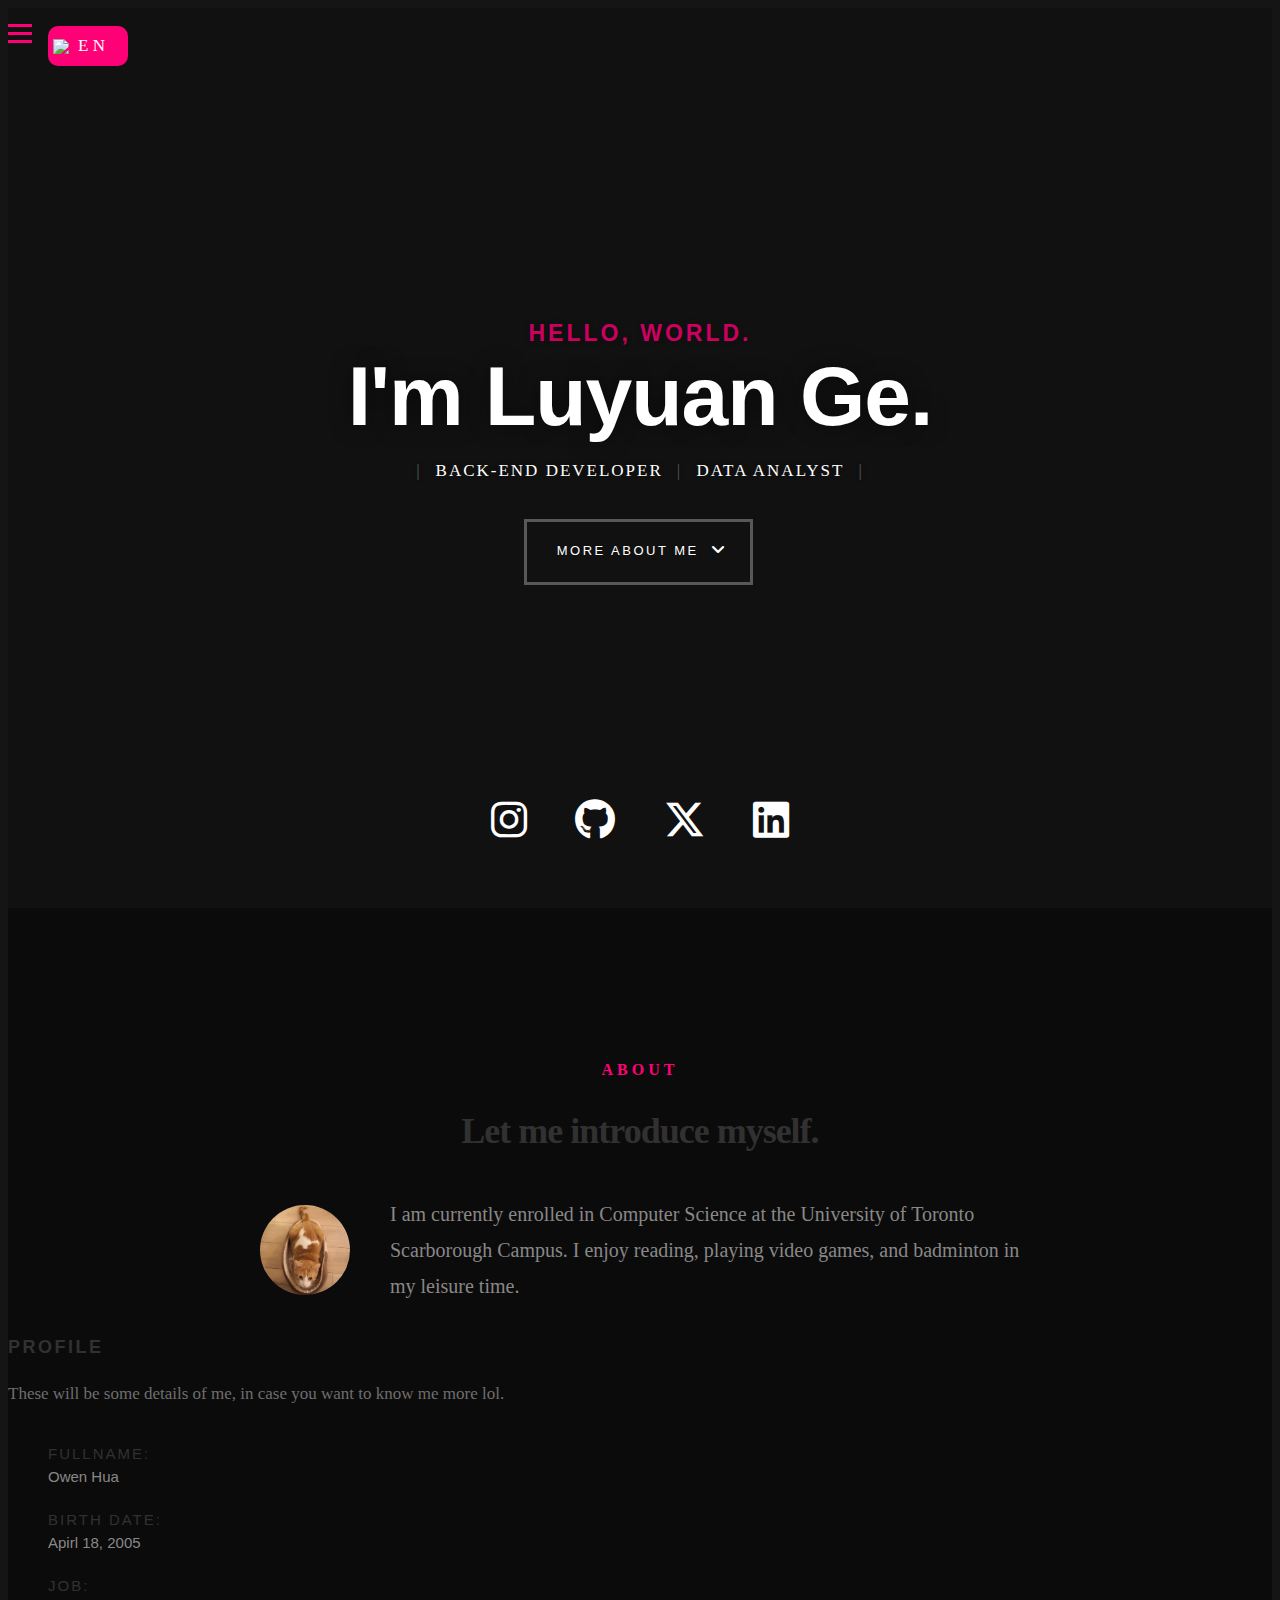
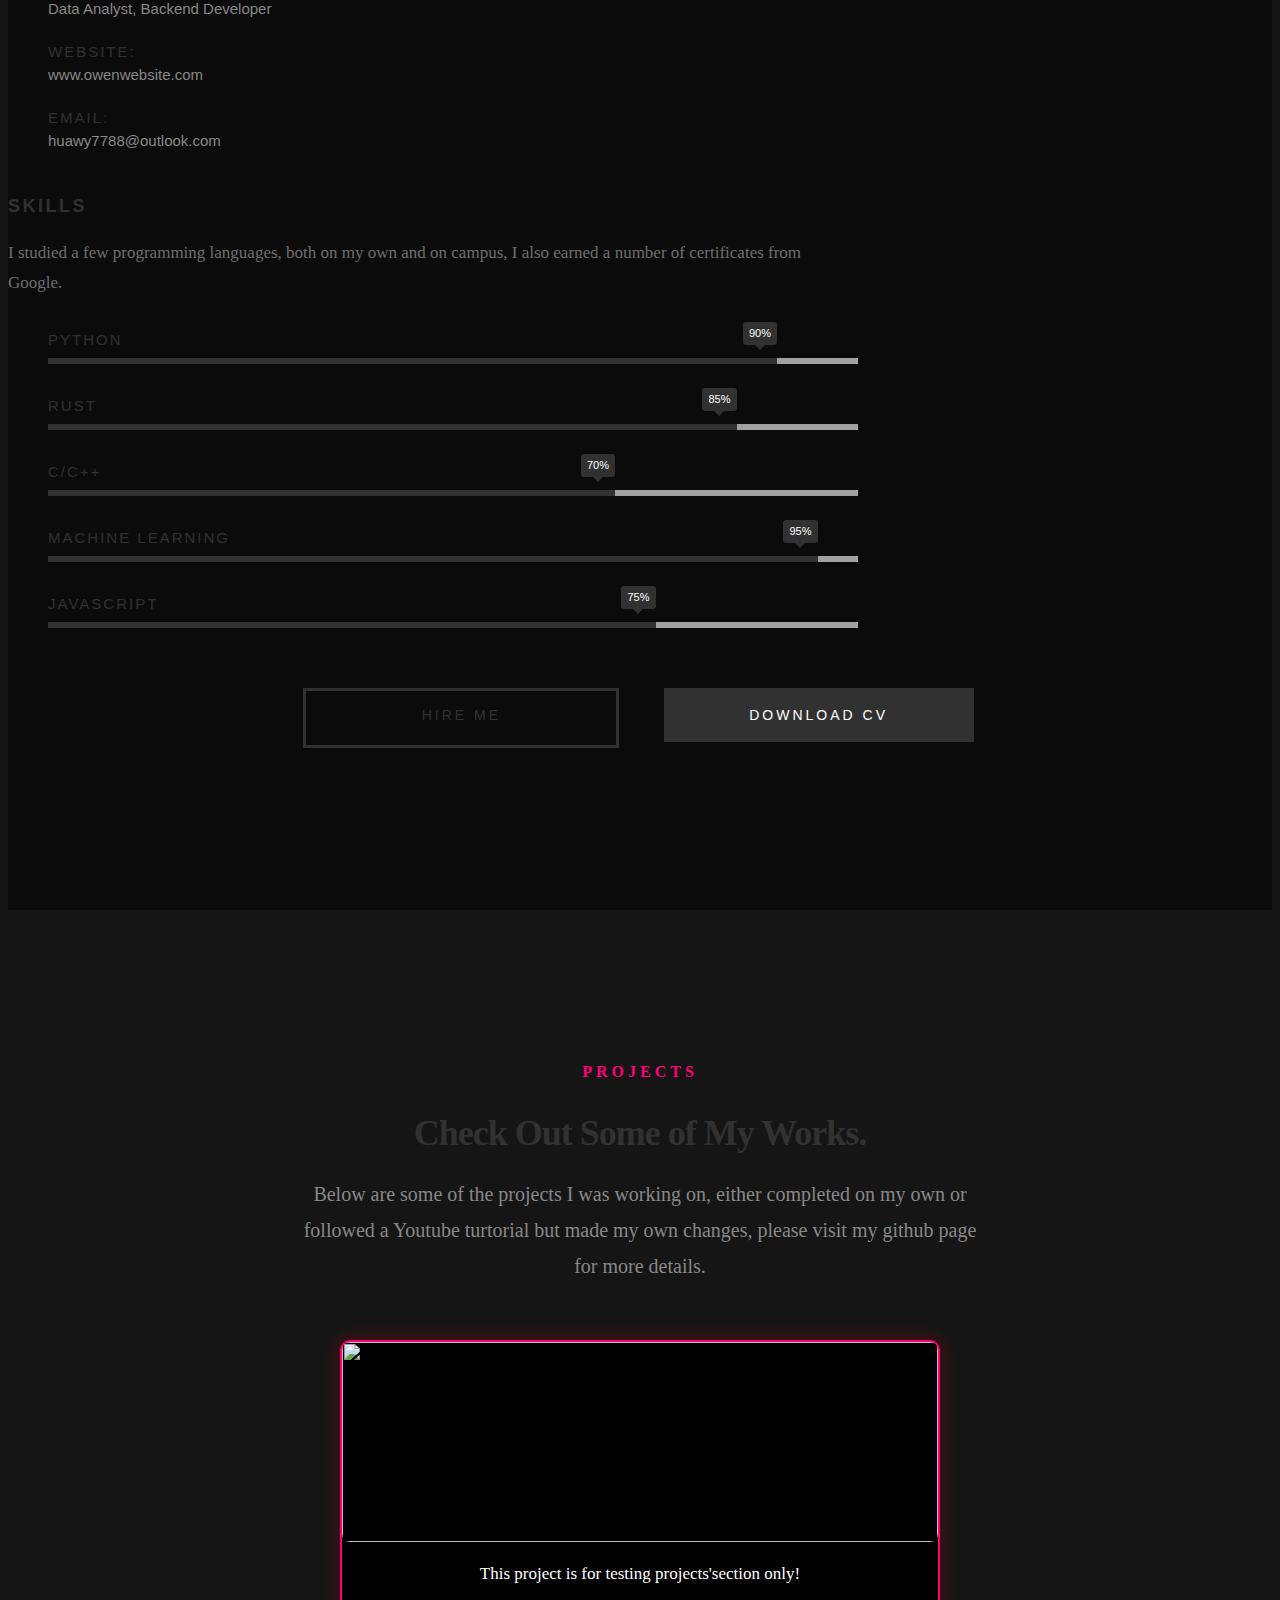
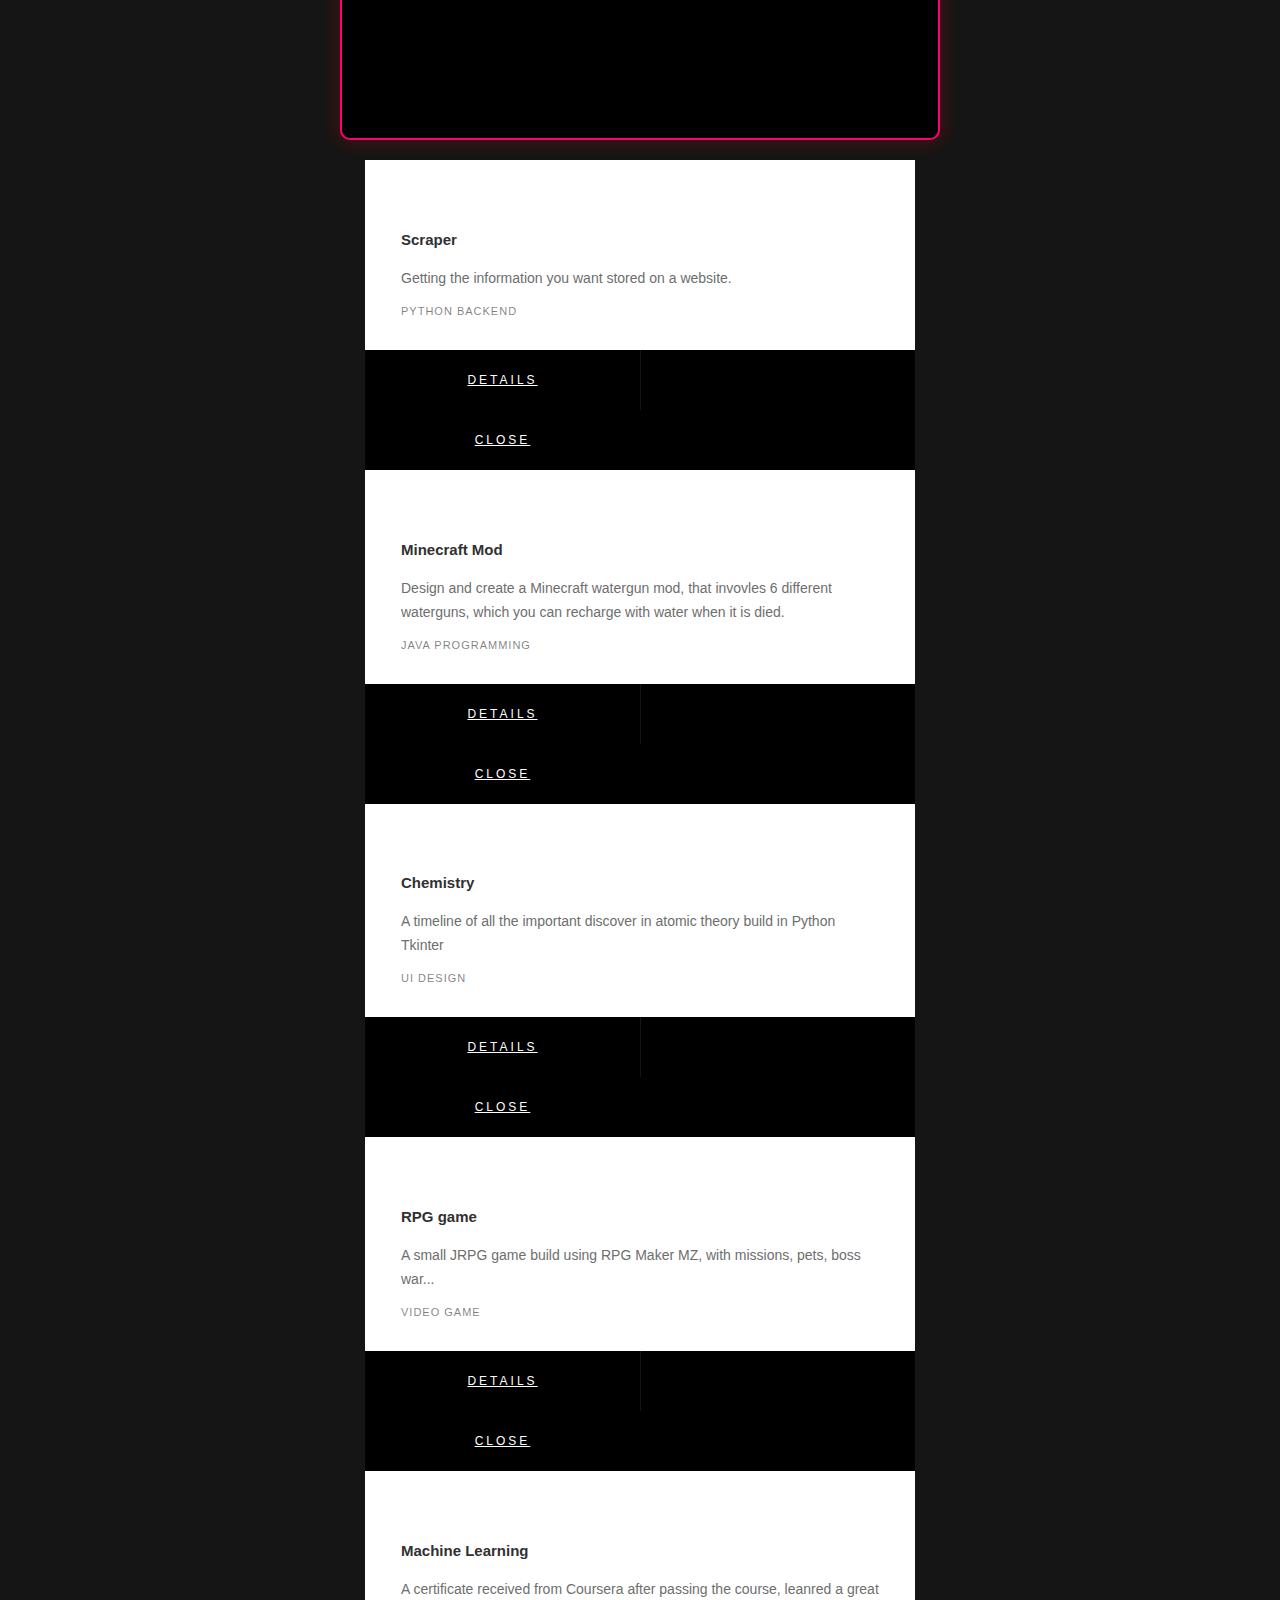
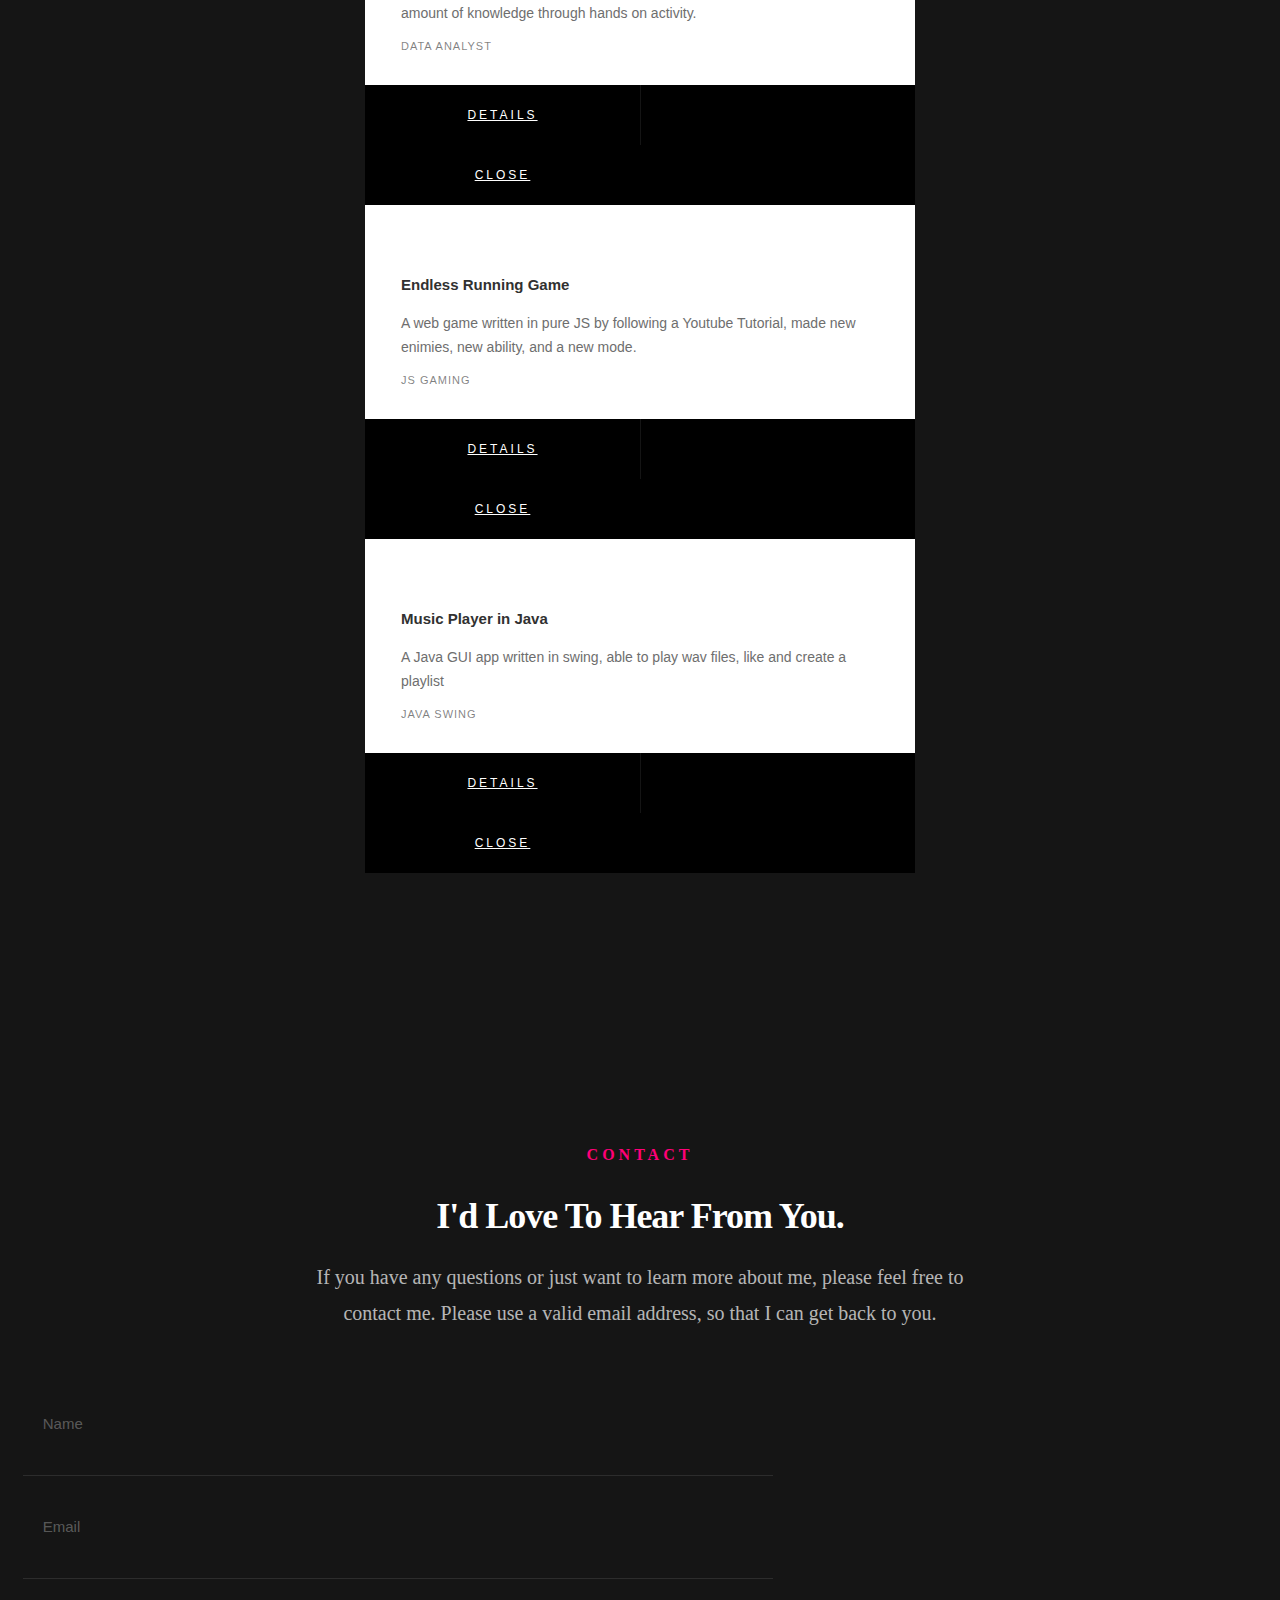
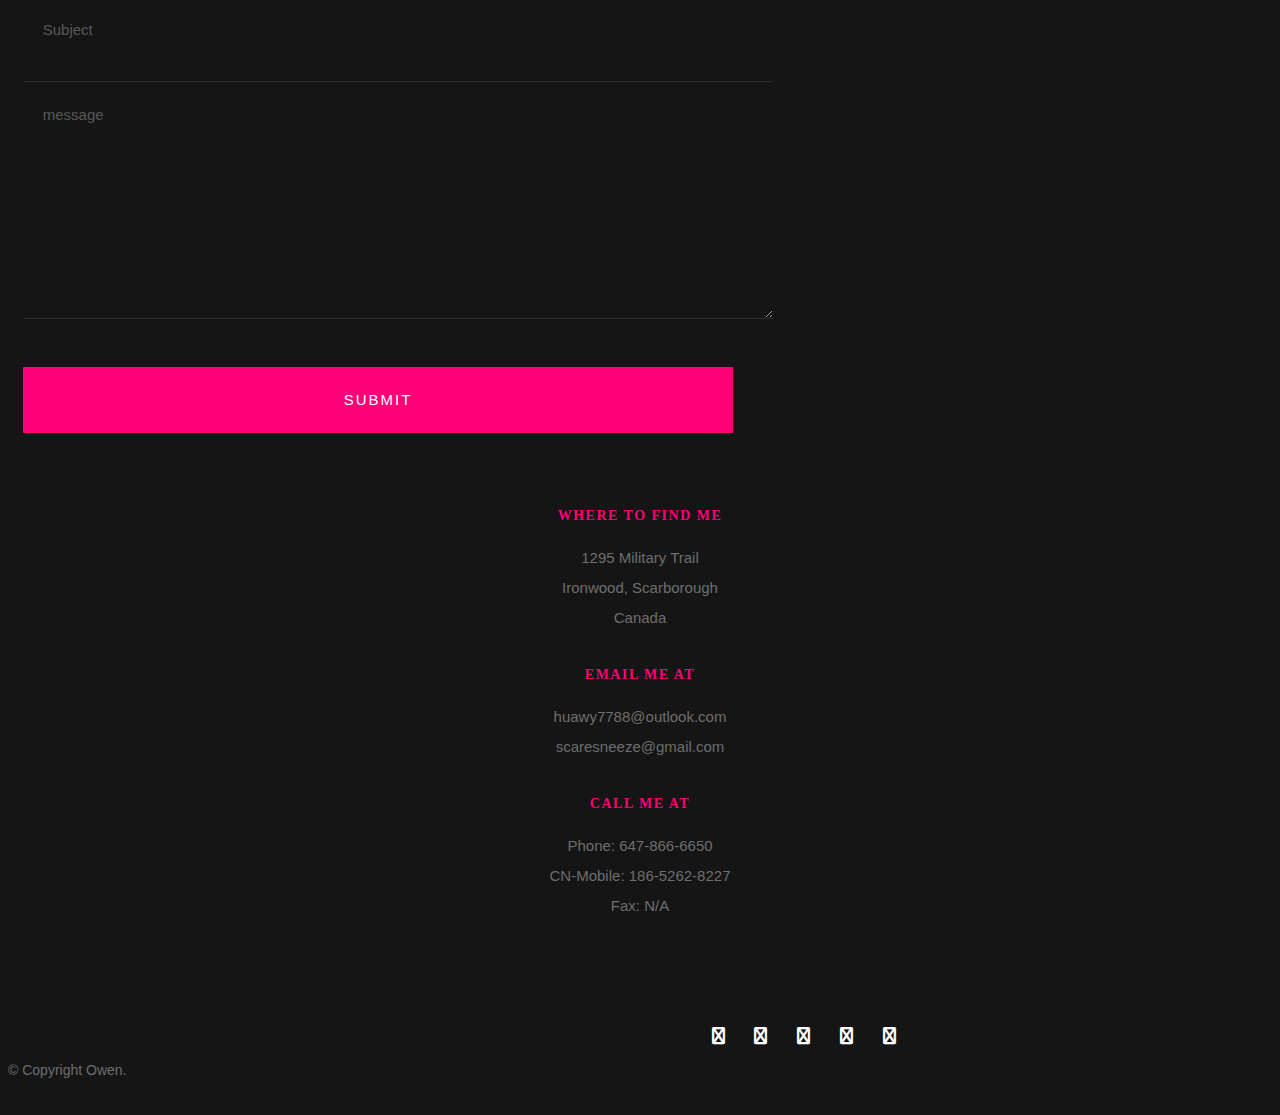
==== commit 4511a6a2: "Remove service section" ====
--- a/index-en.html
+++ b/index-en.html
@@ -58,13 +58,7 @@
               </li>
               <li><a class="smoothscroll" href="#about" title="">About</a></li>
               <li>
-                <a class="smoothscroll" href="#resume" title="">Resume</a>
-              </li>
-              <li>
                 <a class="smoothscroll" href="#portfolio" title="">Portfolio</a>
-              </li>
-              <li>
-                <a class="smoothscroll" href="#services" title="">Services</a>
               </li>
               <li>
                 <a class="smoothscroll" href="#contact" title="">Contact</a>
@@ -243,167 +237,6 @@
     </section>
     <!-- /process-->
 
-    <!-- resume Section
-   ================================================== -->
-    <section id="resume" class="grey-section">
-      <div class="row section-intro">
-        <div class="col-twelve">
-          <h5>Resume</h5>
-          <h1>More of my credentials.</h1>
-
-          <p class="lead">
-            Below I will present you some of my work and study experience so
-            far.
-          </p>
-        </div>
-      </div>
-      <!-- /section-intro-->
-
-      <div class="row resume-timeline">
-        <div class="col-twelve resume-header">
-          <h2>Work Experience</h2>
-        </div>
-        <!-- /resume-header -->
-
-        <div class="col-twelve">
-          <div class="timeline-wrap">
-            <div class="timeline-block">
-              <div class="timeline-ico">
-                <i class="fa fa-graduation-cap"></i>
-              </div>
-
-              <div class="timeline-header">
-                <h3>CS Student</h3>
-                <p>July 2023 - Present</p>
-              </div>
-
-              <div class="timeline-content">
-                <h4>University of Toronto</h4>
-                <p>
-                  I am currently pursuing my Computer Science degree at the
-                  esteemed University of Toronto Scarborough campus. In our
-                  introductory course to Computer Science, we delved into
-                  Python, covering fundamental concepts. In the second semester,
-                  we transitioned to C programming, where we explored Memory
-                  Models, Abstract Data Types (ADTs), Binary Search Trees
-                  (BSTs), recursion, and graphs, among other topics.
-                </p>
-              </div>
-            </div>
-            <!-- /timeline-block -->
-
-            <div class="timeline-block">
-              <div class="timeline-ico">
-                <i class="fa fa-graduation-cap"></i>
-              </div>
-
-              <div class="timeline-header">
-                <h3>Data Analyst</h3>
-                <p>April 2022 - May 2022</p>
-              </div>
-
-              <div class="timeline-content">
-                <h4>Sylogix</h4>
-                <p>
-                  I designed a website presenting the past decade's water
-                  quality data in a professional tabular format using HTML and
-                  CSS. Furthermore, I meticulously analyzed and compiled the
-                  database, leveraging Python along with Pandas and NumPy to
-                  manipulate and process the data effectively.
-                </p>
-              </div>
-            </div>
-            <!-- /timeline-block -->
-
-            <div class="timeline-block">
-              <div class="timeline-ico">
-                <i class="fa fa-graduation-cap"></i>
-              </div>
-
-              <div class="timeline-header">
-                <h3>Web Programmer</h3>
-                <p>July 2021 - August 2021</p>
-              </div>
-
-              <div class="timeline-content">
-                <h4>MicroHeadline</h4>
-                <p>
-                  I've utilized Python scrapers to discover and collect data
-                  from various company websites, aiming to enhance work
-                  efficiency. Additionally, I've developed scripts using
-                  Selenium and AutoGui to automate webpage uploads and
-                  operations, further streamlining tasks.
-                </p>
-              </div>
-            </div>
-            <!-- /timeline-block -->
-          </div>
-          <!-- /timeline-wrap -->
-        </div>
-        <!-- /col-twelve -->
-      </div>
-      <!-- /resume-timeline -->
-
-      <div class="row resume-timeline">
-        <div class="col-twelve resume-header">
-          <h2>Education</h2>
-        </div>
-        <!-- /resume-header -->
-
-        <div class="col-twelve">
-          <div class="timeline-wrap">
-            <div class="timeline-block">
-              <div class="timeline-ico">
-                <i class="fa fa-briefcase"></i>
-              </div>
-
-              <div class="timeline-header">
-                <h3>Master Degree</h3>
-                <p>Planning!</p>
-              </div>
-
-              <div class="timeline-content">
-                <h4>University of ...</h4>
-                <p>
-                  I plan to continue my studies in Computer Science for my
-                  master's degree in the future. Thus far, my interests have
-                  gravitated towards areas such as Machine Learning and Cyber
-                  Security.
-                </p>
-              </div>
-            </div>
-            <!-- /timeline-block -->
-
-            <div class="timeline-block">
-              <div class="timeline-ico">
-                <i class="fa fa-briefcase"></i>
-              </div>
-
-              <div class="timeline-header">
-                <h3>Bachelor Degree</h3>
-                <p>September 2023 - May 2027</p>
-              </div>
-
-              <div class="timeline-content">
-                <h4>University of Toronto</h4>
-                <p>
-                  I am currently studying Computer Science at the University of
-                  Toronto Scarborough Campus. Starting in my second year, I plan
-                  to pursue the comprehensive stream to gain a broader
-                  understanding of the computer science field as a whole.
-                </p>
-              </div>
-            </div>
-            <!-- /timeline-block -->
-          </div>
-          <!-- /timeline-wrap -->
-        </div>
-        <!-- /col-twelve -->
-      </div>
-      <!-- /resume-timeline -->
-    </section>
-    <!-- /features -->
-
     <!-- Portfolio Section
    ================================================== -->
     <section id="portfolio">
@@ -609,233 +442,6 @@
       <!-- /portfolio-content -->
     </section>
     <!-- /portfolio -->
-
-    <!-- services Section
-   ================================================== -->
-    <section id="services">
-      <div class="overlay"></div>
-
-      <div class="row section-intro">
-        <div class="col-twelve">
-          <h5>Services</h5>
-          <h1>What Can I Do For You?</h1>
-
-          <p class="lead">
-            Here will be some of the things that I have experience on, and feel
-            confident doing.
-          </p>
-        </div>
-      </div>
-      <!-- /section-intro -->
-
-      <div class="row services-content">
-        <div id="owl-slider" class="owl-carousel services-list">
-          <div class="service">
-            <span class="icon"><i class="icon-earth"></i></span>
-
-            <div class="service-content">
-              <h3>Backend Development</h3>
-
-              <p class="desc">
-                I have more than one year of experiences working with different
-                languages such as C/C++, Rust, Python , Java, namely school
-                works, small projects, little video games... I am also fimiliar
-                with Abstract Data Types, Complexity, Sortings, and BSTs... I am
-                also familiar with using recursion and software design. I am
-                confident that I can learn the required knowledge for a new
-                project in a very short period of time.
-              </p>
-            </div>
-          </div>
-          <!-- /service -->
-
-          <div class="service">
-            <span class="icon"><i class="icon-window"></i></span>
-
-            <div class="service-content">
-              <h3>Web Development</h3>
-
-              <p class="desc">
-                I have built three personal portfolios using HTML, JavaScript,
-                and CSS, each showcasing distinct styles and features. Notably,
-                one of these websites was developed using React and Tailwind
-                CSS. While I wouldn't consider myself a master in these
-                technologies, my experience allows me to quickly learn and adapt
-                to new requirements. Additionally, I created a web game in pure
-                JavaScript by following a YouTube tutorial and adding my own
-                enhancements, such as more enemies, skills, and modes,
-                demonstrating my proficiency with JavaScript.
-              </p>
-            </div>
-          </div>
-          <!-- /service -->
-
-          <div class="service">
-            <span class="icon"><i class="icon-paint-brush"></i></span>
-
-            <div class="service-content">
-              <h3>Machine Learning/Data Analysis</h3>
-
-              <p class="desc">
-                I earned the "Preparing for Google Cloud - Machine Learning
-                Engineer" certificate from Coursera, completing it over 5 months
-                with 7 hours of study per week. This program involved multiple
-                real-world projects and problem-solving using TensorFlow and
-                Google Cloud. Additionally, I have independently studied
-                PyTorch. To further prepare for this role, I plan to take more
-                advanced courses in mathematics and algorithm design.
-              </p>
-            </div>
-          </div>
-          <!-- /service -->
-
-          <div class="service">
-            <span class="icon"><i class="icon-toggles"></i></span>
-
-            <div class="service-content">
-              <h3>Web Scraper</h3>
-
-              <p class="desc">
-                I have written several scripts for web scraping (for study
-                purposes only), targeting areas such as novels, music, videos,
-                movies, and images. These include both original projects and
-                recreations of well-known tools like Spotdl and YoutubeDl.
-                Additionally, my expertise in web automation can be highly
-                beneficial for the company's daily operations, such as uploading
-                and downloading information from the company's website.
-              </p>
-            </div>
-          </div>
-          <!-- /service -->
-
-          <div class="service">
-            <span class="icon"><i class="icon-image"></i></span>
-
-            <div class="service-content">
-              <h3>Graphics Design</h3>
-
-              <p class="desc">
-                I am a skilled computer graphic designer, adept at creating
-                visually compelling digital art. I possess a deep understanding
-                of design principles and modern software tools. My expertise
-                includes creating and manipulating vector graphics, 3D modeling,
-                and digital animation. I have a keen eye for aesthetics and
-                detail, and the ability to translate ideas into captivating
-                visual narratives. My work enhances user experiences, making
-                interfaces intuitive and engaging.
-              </p>
-            </div>
-          </div>
-          <!-- /service -->
-
-          <div class="service">
-            <span class="icon"><i class="icon-chat"></i></span>
-
-            <div class="service-content">
-              <h3>Consultancy</h3>
-
-              <p class="desc">
-                I am a seasoned consultant with a wealth of knowledge in my
-                field. I am excel at identifying challenges, analyzing complex
-                problems, and formulating strategic solutions. My strong
-                communication skills enable them to articulate strategies
-                effectively, guiding clients towards their goals. I am known for
-                my critical thinking, project management skills, and ability to
-                deliver results. My expertise and insights are highly sought
-                after, making them a valuable asset in any consultancy
-                engagement.
-              </p>
-            </div>
-          </div>
-          <!-- /service -->
-        </div>
-        <!-- /services-list -->
-      </div>
-      <!-- /services-content -->
-    </section>
-    <!-- /services -->
-
-    <!-- stats Section
-   ================================================== -->
-    <section id="stats" class="count-up">
-      <div class="row">
-        <div class="col-twelve">
-          <div
-            class="block-1-6 block-s-1-3 block-tab-1-2 block-mob-full stats-list"
-          >
-            <div class="bgrid stat">
-              <div class="icon-part">
-                <i class="icon-pencil-ruler"></i>
-              </div>
-
-              <h3 class="stat-count">150</h3>
-
-              <h5 class="stat-title">Projects Completed</h5>
-            </div>
-            <!-- /stat -->
-
-            <div class="bgrid stat">
-              <div class="icon-part">
-                <i class="icon-users"></i>
-              </div>
-
-              <h3 class="stat-count">20</h3>
-
-              <h5 class="stat-title">Happy Clients</h5>
-            </div>
-            <!-- /stat -->
-
-            <div class="bgrid stat">
-              <div class="icon-part">
-                <i class="icon-badge"></i>
-              </div>
-
-              <h3 class="stat-count">20</h3>
-
-              <h5 class="stat-title">Awards Received</h5>
-            </div>
-            <!-- /stat -->
-
-            <div class="bgrid stat">
-              <div class="icon-part">
-                <i class="icon-light-bulb"></i>
-              </div>
-
-              <h3 class="stat-count">56</h3>
-
-              <h5 class="stat-title">Crazy Ideas</h5>
-            </div>
-            <!-- /stat -->
-
-            <div class="bgrid stat">
-              <div class="icon-part">
-                <i class="icon-cup"></i>
-              </div>
-
-              <h3 class="stat-count">200</h3>
-
-              <h5 class="stat-title">Coffee Cups</h5>
-            </div>
-            <!-- /stat -->
-
-            <div class="bgrid stat">
-              <div class="icon-part">
-                <i class="icon-clock"></i>
-              </div>
-
-              <h3 class="stat-count">720</h3>
-
-              <h5 class="stat-title">Hours</h5>
-            </div>
-            <!-- /stat -->
-          </div>
-          <!-- /stats-list -->
-        </div>
-        <!-- /twelve -->
-      </div>
-      <!-- /row -->
-    </section>
-    <!-- /stats -->
 
     <!-- contact
    ================================================== -->
--- a/css/main.css
+++ b/css/main.css
@@ -1084,7 +1084,8 @@
   * ------------------------------------------------------------------- 
   */
  header {
-   position: fixed;
+   position: absolute;
+   display: inline-flex;
    width: 100%;
    min-height: 66px;
    z-index: 600;
@@ -1092,13 +1093,14 @@
 
  }
  header .row {
-   position: relative;
+   gap: -20px;
    min-height: 66px;
    text-align: left;
    padding-left: 0;
  }
  header .top-bar {
-   display: block;
+   display: flex;
+   
    background: transparent;
    min-width: 108px;
    min-height: 66px;
@@ -1246,32 +1248,90 @@
    background: none;
    color: #FF0077;
  }
- 
- /**
-  * responsive:
-  * header styles
-  * --------------------------------------------------------------- 
-  */
- @media only screen and (max-width:1024px) {
-   header .top-bar {
-     left: 0px;
-   }
- }
- @media only screen and (max-width:768px) {
-   header .top-bar {
-     left: 50px;
-   }
- }
- @media only screen and (max-width:600px) {
-   header .top-bar {
-     left: 35px;
-   }
- }
- @media only screen and (max-width:400px) {
-   header .top-bar {
-     left: 25px;
-   }
- }
+
+ /**
+  * language selector
+  * ------------------------------------------------------------------- 
+  */
+  
+  /* Custom dropdown container */
+  .custom-dropdown {
+  position: absolute;
+  left: 40px;
+  top: 18px;
+  display: inline-block;
+  cursor: pointer;
+  border-radius: 10px;
+  }
+
+  .dropdown-selected {
+  display: flex;
+  align-items: center;
+  padding: 5px;
+  border: none;
+  border-radius: 10px;
+  background-color: #FF0077;
+  width: 70px;
+  height: 30px;
+  }
+
+  .dropdown-selected img {
+  width: 20px;
+  height: 15px;
+  margin-right: 5px;
+  }
+
+  .dropdown-options {
+  position: absolute;
+  top: 100%;
+  left: 0;
+  background-color: #FF0077;
+  border-radius: 10px;
+  border: none;
+  list-style-type: none;
+  padding: 0;
+  margin: 0;
+  display: block;
+  z-index: 1000;
+  width: 70px;
+  height: 30px;
+  opacity: 0;
+  transform: scaleY(0);
+  transform-origin: top; 
+  transition: max-height 0.3s ease, opacity 0.3s ease, transform 0.3s ease;
+  }
+
+  .dropdown-options.show {
+    max-height: 100px;
+    opacity: 1;
+    transform: scaleY(1);
+  }
+
+  #current-language{
+    color: #FFFFFF;
+  }
+
+  .dropdown-options li {
+  padding: 5px;
+  width: 70px;
+  height: 30px;
+  display: flex;
+  align-items: center;
+  gap: 5px;
+  color: #FFFFFF;
+  }
+
+  .dropdown-options li:hover {
+  background-color: #cab0b0;
+  border-radius: 10px;
+  }
+
+  .flag-icon {
+  width: 20px;
+  height: 15px;
+  }
+
+
  
  
  /** 
@@ -1603,174 +1663,6 @@
    }
  }
  
- /** 
-  * ===================================================================
-  * 12. resume - (_layout.scss)
-  *
-  * ------------------------------------------------------------------- 
-  */
- #resume {
-   padding-top: 12rem;
-   padding-bottom: 12rem;
- }
- 
- #resume .resume-header {
-   text-align: center;
- }
- #resume .resume-header h2 {
-   color: #FF0077;
- }
- 
- #resume .resume-timeline {
-   max-width: 980px;
- }
- #resume .timeline-wrap {
-   position: relative;
-   margin-top: 1.5rem;
-   margin-bottom: 6rem;
- }
- #resume .timeline-wrap::before {
-   content: "";
-   display: block;
-   width: 1px;
-   height: 100%;
-   background: rgba(0, 0, 0, 0.1);
-   position: absolute;
-   left: 35%;
-   top: 0;
- }
- #resume .timeline-block {
-   position: relative;
-   padding-top: 1.5rem;
- }
- #resume .timeline-ico {
-   height: 4.8rem;
-   width: 4.8rem;
-   line-height: 4.8rem;
-   background: #313131;
-   border-radius: 50%;
-   text-align: center;
-   color: #FFFFFF;
-   position: absolute;
-   left: 35%;
-   top: .9rem;
-   margin-left: -2.4rem;
- }
- #resume .timeline-ico i {
-   position: relative;
-   left: .05rem;
-   top: .2rem;
- }
- 
- #resume .timeline-header {
-   float: left;
-   width: 35%;
-   padding-right: 90px;
-   text-align: right;
- }
- #resume .timeline-header h3 {
-   margin-bottom: 0;
- }
- #resume .timeline-header p {
-   font-family: "poppins-regular", sans-serif;
-   font-size: 1.6rem;
-   color: #888888;
- }
- #resume .timeline-content {
-   margin-left: 35%;
-   padding-left: 60px;
- }
- #resume .timeline-content h4 {
-   position: relative;
-   padding-bottom: 1.8rem;
- }
- #resume .timeline-content h4::after {
-   content: "";
-   display: block;
-   height: 3px;
-   width: 50px;
-   background: rgba(0, 0, 0, 0.2);
-   position: absolute;
-   left: 0;
-   bottom: 0;
- }
- 
- /**
-  * responsive:
-  * resume
-  * ------------------------------------------------------------------- 
-  */
- @media only screen and (max-width:1024px) {
-   #resume .timeline-header {
-     padding-right: 50px;
-   }
-   #resume .timeline-header h3 {
-     font-size: 1.8rem;
-   }
-   #resume .timeline-header p {
-     font-size: 1.4rem;
-   }
-   #resume .timeline-content {
-     padding-left: 50px;
-   }
- }
- @media only screen and (max-width:768px) {
-   #resume .timeline-wrap::before {
-     left: 2.4rem;
-   }
-   #resume .timeline-ico {
-     left: 2.4rem;
-   }
-   #resume .timeline-header {
-     float: none;
-     width: auto;
-     padding-right: 15px;
-     text-align: left;
-   }
-   #resume .timeline-header h3 {
-     font-size: 2rem;
-   }
-   #resume .timeline-header p {
-     font-size: 1.5rem;
-     margin-bottom: 1.5rem;
-   }
-   #resume .timeline-content {
-     margin: 0;
-   }
-   #resume .timeline-content h4 {
-     padding-bottom: 0;
-     padding-top: 2.1rem;
-     margin-bottom: .6rem;
-     font-size: 1.7rem;
-   }
-   #resume .timeline-content h4::after {
-     bottom: auto;
-     top: 0;
-   }
-   #resume .timeline-header, #resume .timeline-content {
-     padding-left: 7rem;
-   }
- }
- @media only screen and (max-width:480px) {
-   #resume .resume-header h2 {
-     font-size: 2.2rem;
-   }
-   #resume .timeline-wrap::before {
-     left: 1.8rem;
-   }
-   #resume .timeline-ico {
-     height: 3.6rem;
-     width: 3.6rem;
-     line-height: 3.6rem;
-     left: 1.8rem;
-     margin-left: -1.8rem;
-     font-size: 1.5rem;
-   }
-   #resume .timeline-header, #resume .timeline-content {
-     padding-left: 5.5rem;
-   }
- }
- 
  
  /** 
   * ===================================================================
@@ -1892,13 +1784,23 @@
   }
 
   .projects-container .project {
-    background-color: #f0f0f0; 
+    background-color: #000000; 
     padding: 0;            
     text-align: center;        
-    border: 1px solid #ccc;    
-    border-radius: 8px;
+    border: none; 
+    border-radius: 10px;
     width: 100%;
     box-sizing: border-box;
+    border: 2px solid #FF0077;
+    transition: transform 0.3s ease, box-shadow 0.3s ease; /* Smooth transition */
+    box-shadow: 0 0 15px 5px rgba(221, 10, 10, 0.2); /* Subtle shadow */
+  }
+
+  .projects-container .project:hover {
+    transform: scale(1.05);
+    box-shadow: 0 10px 25px 10px rgba(202, 23, 47, 1);
+    border: 3px solid #FF0077;
+    cursor: pointer;
   }
 
   .projects-container .cover-pic{
@@ -1908,14 +1810,26 @@
     display: flex;
     justify-content: center;
     align-items: center;
+    border: none;
   }
 
   .projects-container .cover-pic img {
-    width: 100%; /* Make the image fill the width of the container */
-    height: 100%; /* Make the image fill the height of the container */
-    object-fit: cover; /* Crop the image to cover the entire div */
-    border-radius: 8px 8px 0 0; /* Optional: Rounded corners to match the container */
+    width: 100%;
+    height: 100%;
+    object-fit: cover; 
+    border-radius: 8px;
   }
+
+  .projects-container .description p{
+    color: rgb(255, 255, 255);
+    transition: text-decoration-color 0.3s ease;
+  }
+
+  .project:hover .description p {
+    text-decoration: underline;     /* Apply the underline effect */
+    text-decoration-color: #FF0077; /* Set the color of the underline */
+    text-decoration-thickness: 2px; /* Adjust the thickness (optional) */
+}
 
   @media (max-width: 1200px) {
     .projects-container {
@@ -2130,162 +2044,6 @@
    }
  }
  
- 
- /** 
-  * ===================================================================
-  * 15. services - (_layout.scss)
-  *
-  * ------------------------------------------------------------------- 
-  */
- #services {
-   background: #313131 url(../images/bg.jpg) no-repeat center;
-   -webkit-background-size: cover;
-   -moz-background-size: cover;
-   background-size: cover;
-   padding-top: 12rem;
-   padding-bottom: 12rem;
-   color: white;
-   position: relative;
- }
- #services .overlay {
-   position: absolute;
-   top: 0;
-   left: 0;
-   width: 100%;
-   height: 100%;
-   background: #151515;
-   opacity: .9;
- }
- 
- #services .section-intro {
-   margin-bottom: 1.8rem;
- }
- 
- #services .section-intro h1 {
-   color: white;
- }
- #services .section-intro h5 {
-   color: #FF0077;
- }
- #services .section-intro p {
-   color: rgba(255, 255, 255, 0.7);
- }
- .services-content {
-   max-width: 1200px;
- }
- .services-list {
-   margin-top: 1.2rem;
-   text-align: center;
- }
- .services-list .service {
-   margin-bottom: 1.2rem;
-   padding: 0 30px;
- }
- .services-list .icon {
-   display: inline-block;
-   margin-bottom: 2.1rem;
- }
- .services-list .icon i {
-   font-size: 5.4rem;
-   color: #FF0077;
- }
- .services-list h3 {
-   color: #FFFFFF;
- }
- .services-list .desc {
-   color: rgba(255, 255, 255, 0.6);
- }
- 
- /* pagination */
- .owl-pagination {
-   text-align: center;
-   width: 100%;
-   margin: .6rem 0 0;
- }
- .owl-theme .owl-controls .owl-page {
-   display: inline-block;
- }
- .owl-theme .owl-controls .owl-page span {
-   display: block;
-   width: 1.2rem;
-   height: 1.2rem;
-   margin: 1.2rem .8rem 0 .8rem;
-   border-radius: 50%;
-   display: inline-block;
-   background: #FFFFFF;
- }
- .owl-theme .owl-controls .owl-page.active span {
-   background: #FF0077;
- }
- 
- 
- /** 
-  * ===================================================================
-  * 16. stats - (_layout.scss)
-  *
-  * ------------------------------------------------------------------- 
-  */
- #stats {
-   background: #990047;
-   padding-top: 7.2rem;
-   padding-bottom: 6rem;
-   text-align: center;
- }
- #stats .row {
-   max-width: 1440px;
- }
- #stats .stat {
-   border-left: 1px solid rgba(255, 255, 255, 0.12);
-   min-height: 17.4rem;
- }
- #stats .stat:first-child {
-   border: none;
- }
- #stats .icon-part i {
-   font-size: 4.8rem;
-   color: #000000;
- }
- #stats .stat-count {
-   color: #FFFFFF;
-   font-size: 3.6rem;
-   margin-top: 1.2rem;
-   margin-bottom: 0;
-   font-family: "poppins-medium", sans-serif;
-   color: white;
- }
- #stats .stat-title {
-   color: rgba(255, 255, 255, 0.5);
- }
- 
- /**
-  * responsive:
-  * stats
-  * -------------------------------------------------------------------
-  */
- @media only screen and (max-width:1024px) {
-   #stats .stat:nth-child(n) {
-     border-left: 1px solid rgba(255, 255, 255, 0.12);
-     padding-bottom: 1.5rem;
-   }
-   #stats .stat:nth-child(3n+1) {
-     border: none;
-   }
- }
- @media only screen and (max-width:768px) {
-   #stats .stat:nth-child(n) {
-     border-left: 1px solid rgba(255, 255, 255, 0.12);
-   }
-   #stats .stat:nth-child(2n+1) {
-     border: none;
-   }
- }
- @media only screen and (max-width:600px) {
-   #stats .stat:nth-child(n) {
-     border: none;
-   }
- }
- 
- 
  /** 
   * ===================================================================
   * 17. contact - (_layout.scss)
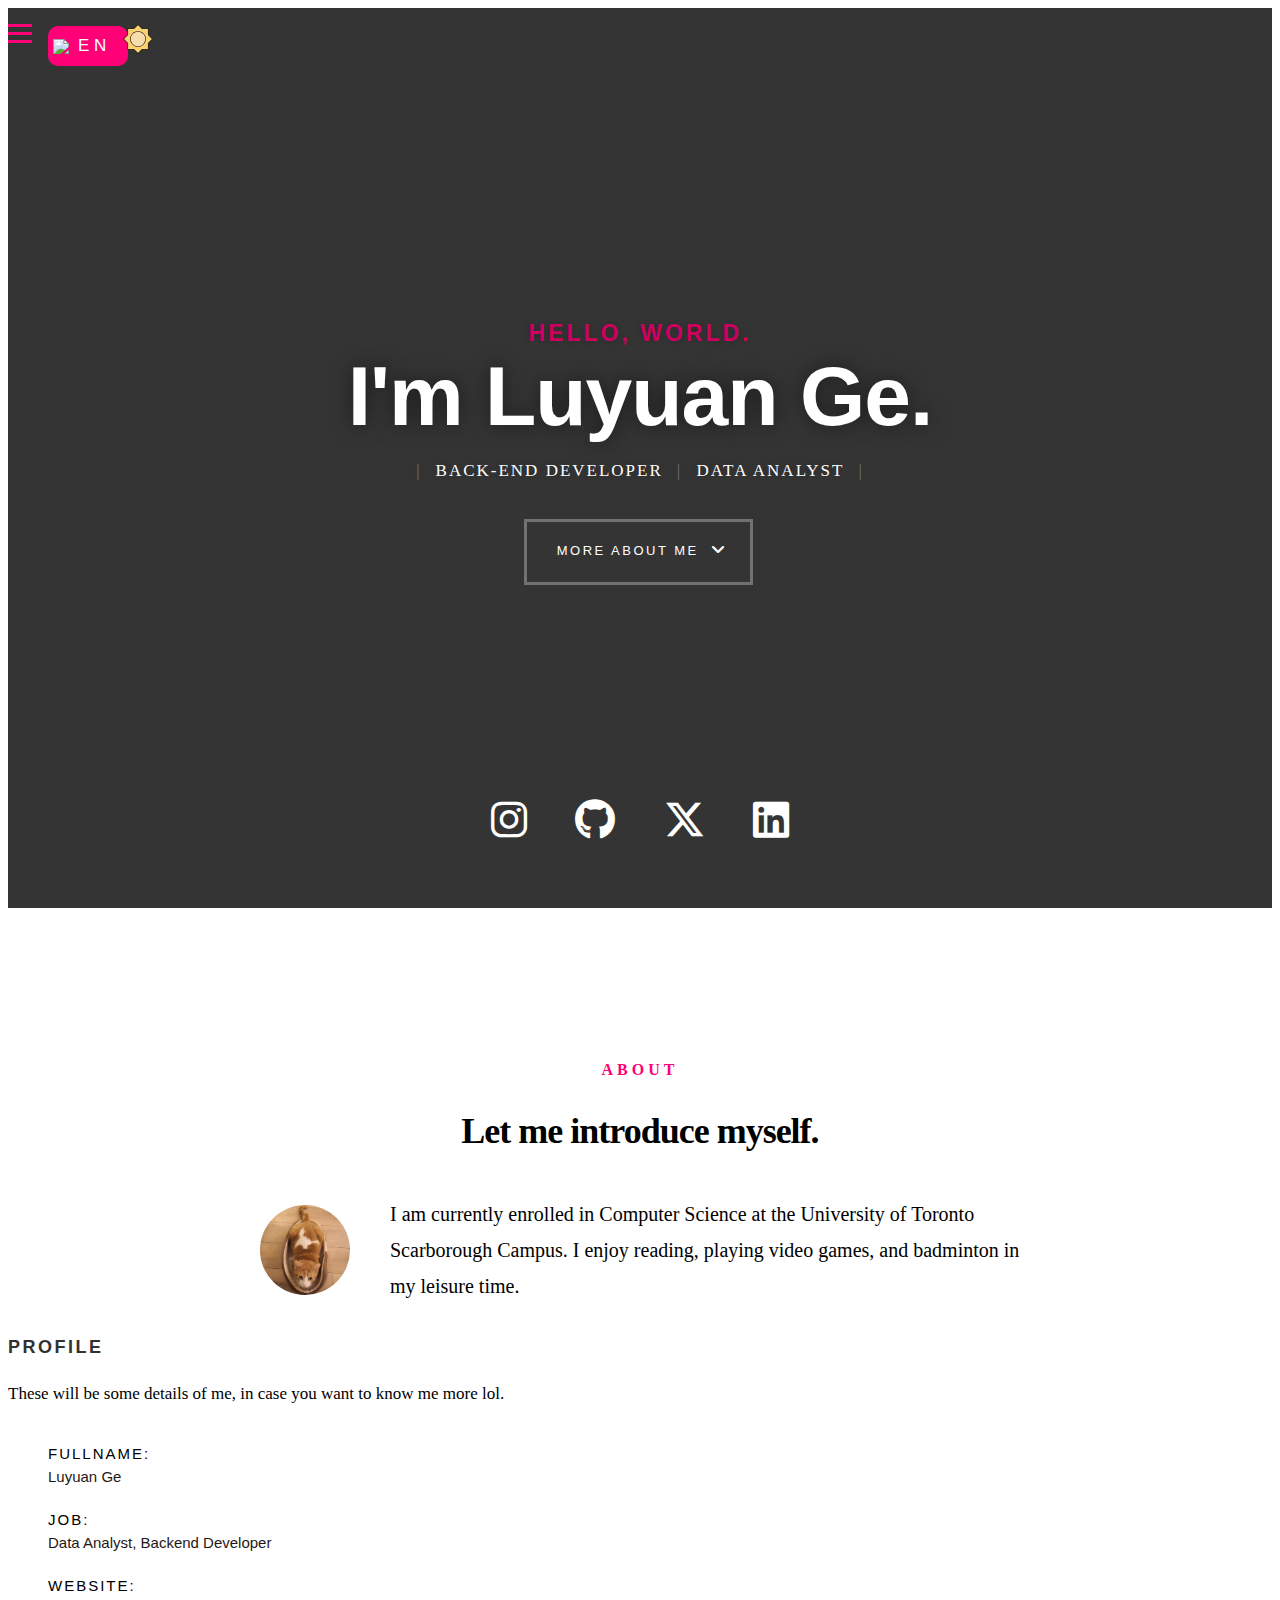
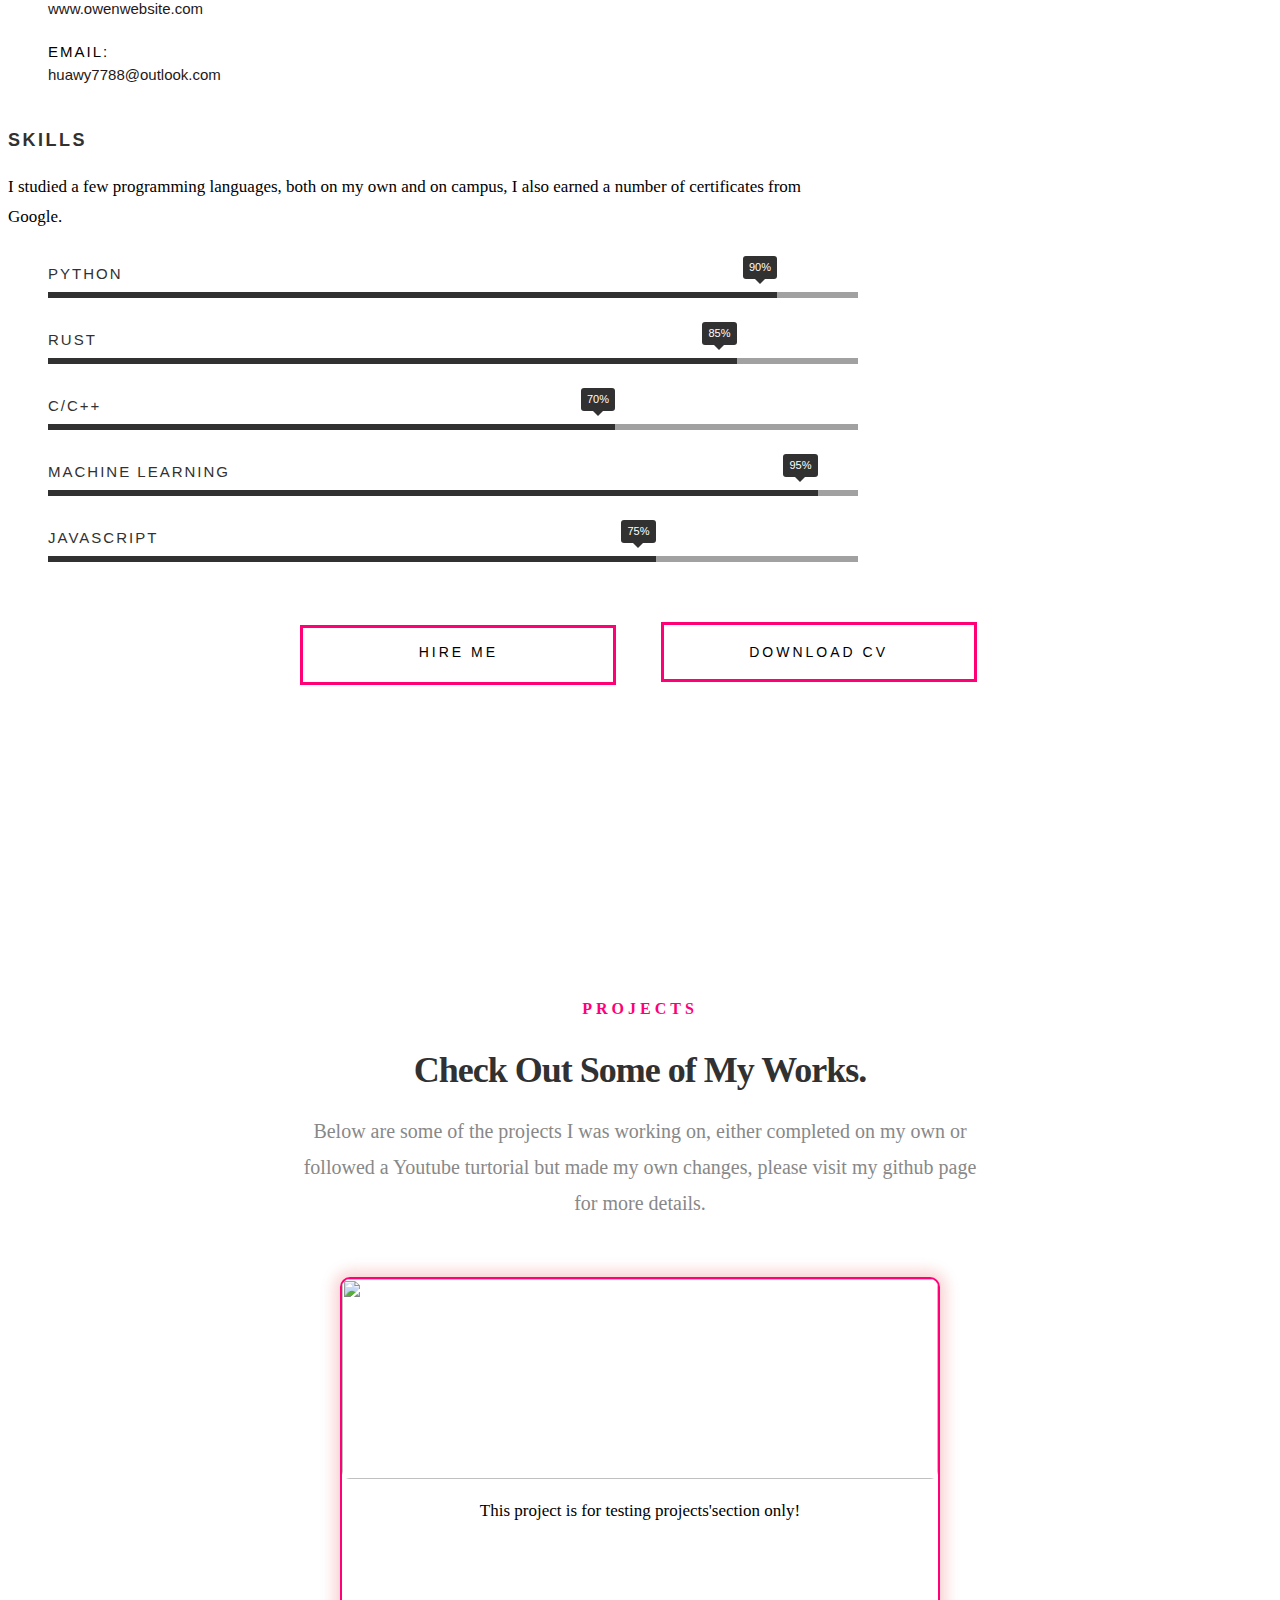
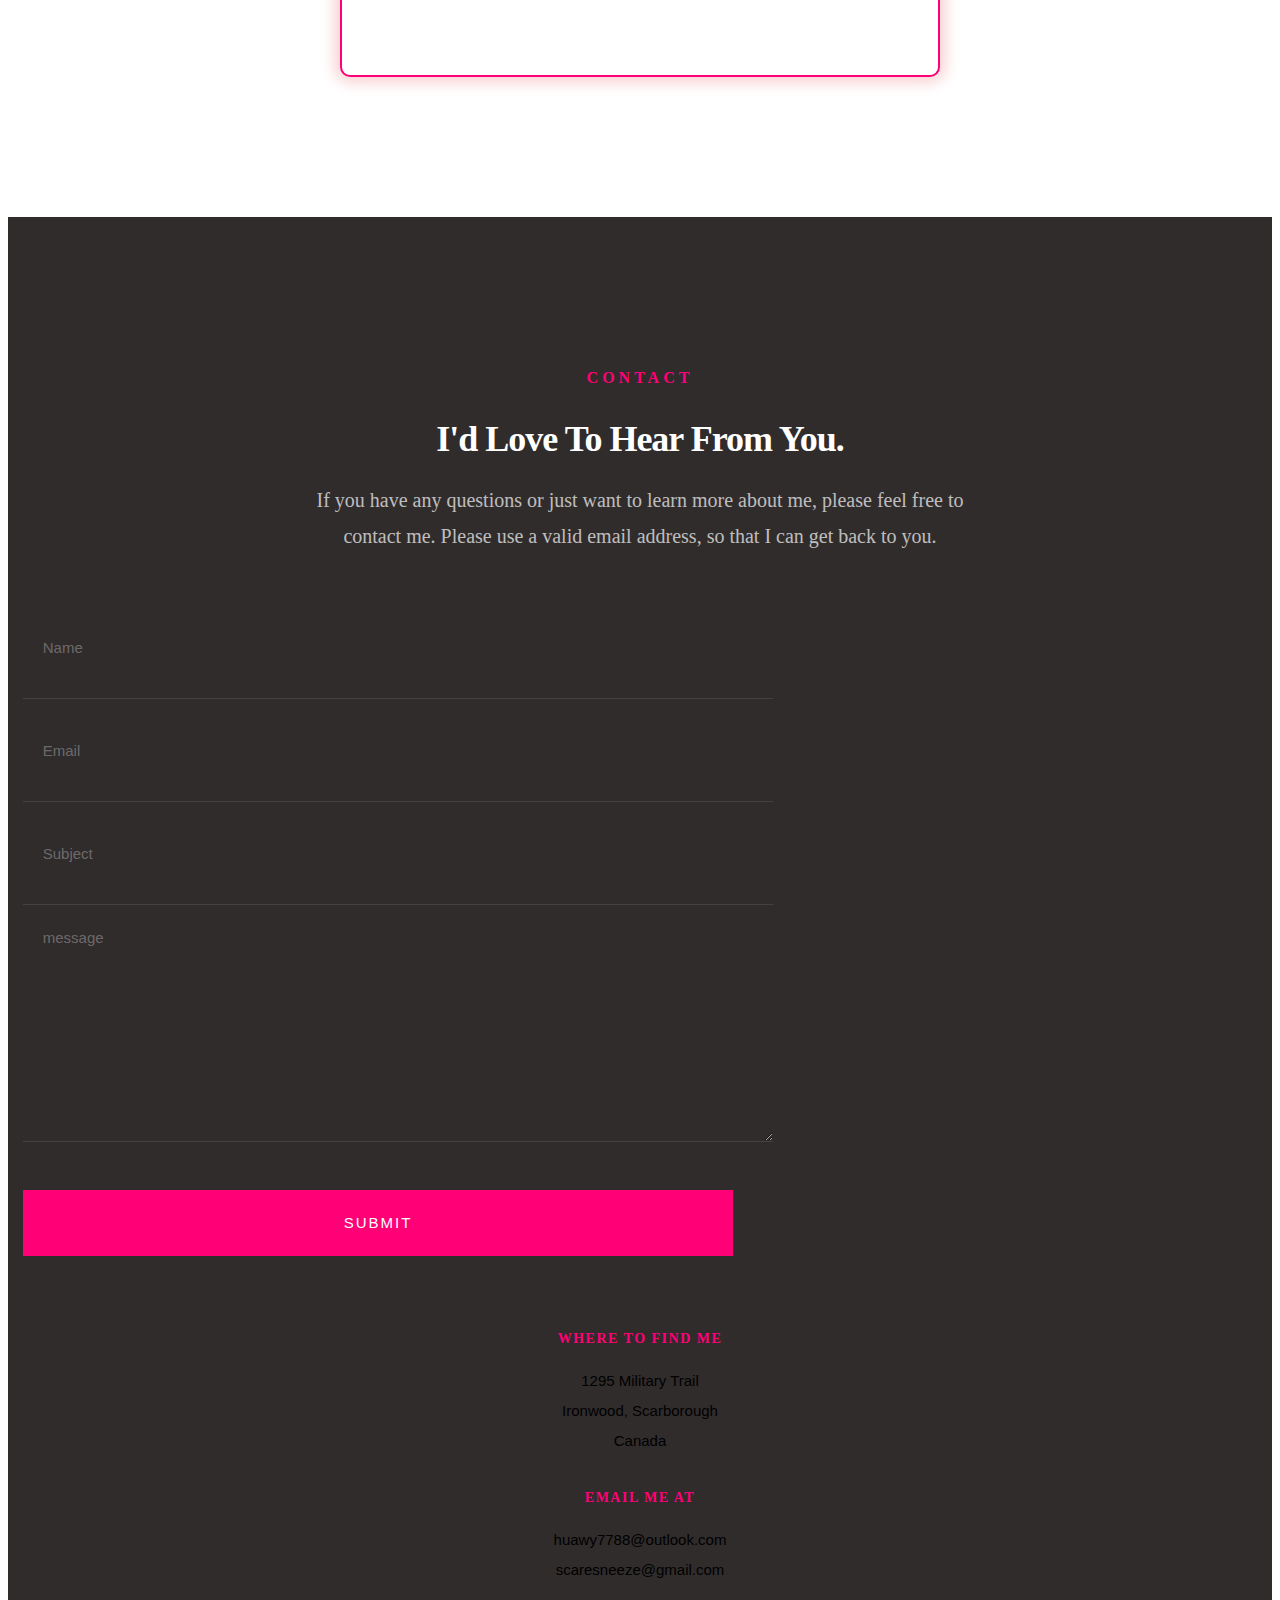
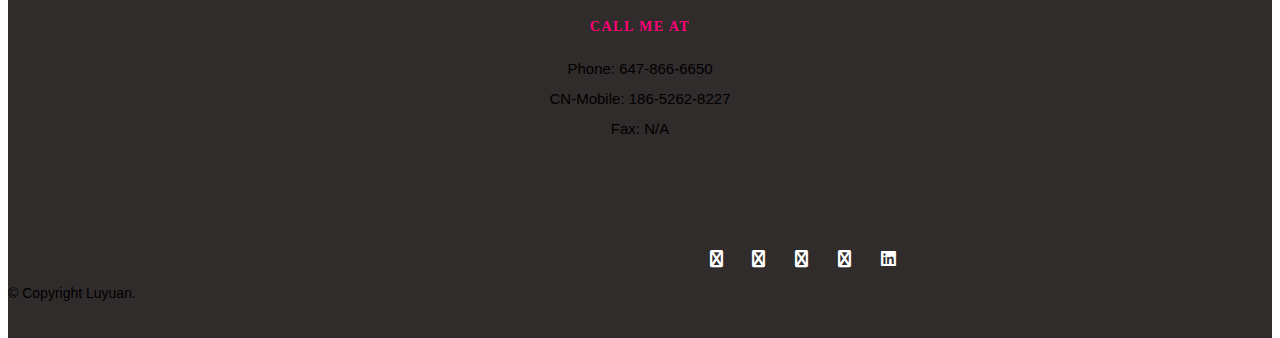
==== commit e34280da: "Improve the dark-light switch mode, add new background videos" ====
--- a/index-en.html
+++ b/index-en.html
@@ -78,7 +78,11 @@
               </li>
           </ul>
         </div>
-            
+
+        <div class="theme-toggle" onclick="toggleTheme()">
+          <img id="light-icon" src="images/dark-light-icons/sun-svgrepo-com.svg" alt="Light Mode" class="theme-icon light" />
+          <img id="dark-icon" src="images/dark-light-icons/moon-svgrepo-com.svg" alt="Dark Mode" class="theme-icon dark" />
+        </div>
       
         <!-- /top-bar -->
       </div>
@@ -89,6 +93,12 @@
     <!-- intro section
    ================================================== -->
     <section id="intro">
+      <video autoplay muted loop id="bg-video">
+        <source id="video-source" src="../images/background/astronaut-cat-sitting-on-the-moon-moewalls-com.mp4" type="video/mp4">
+        Your browser does not support the video tag.
+      </video>
+
+      
       <div class="intro-overlay"></div>
 
       <div class="intro-content">
@@ -165,12 +175,9 @@
           <ul class="info-list">
             <li>
               <strong>Fullname:</strong>
-              <span>Owen Hua</span>
-            </li>
-            <li>
-              <strong>Birth Date:</strong>
-              <span>Apirl 18, 2005</span>
-            </li>
+              <span>Luyuan Ge</span>
+            </li>
+
             <li>
               <strong>Job:</strong>
               <span>Data Analyst, Backend Developer</span>
@@ -267,176 +274,6 @@
         <div>project 5</div>
         <div>project 6</div> -->
       </div>
-
-
-            <!-- modal popups - begin
-	            ============================================================= -->
-            <div id="modal-01" class="popup-modal slider mfp-hide">
-              <div class="media">
-                <img src="images/portfolio/scraper.png" alt="" />
-              </div>
-
-              <div class="description-box">
-                <h4>Scraper</h4>
-                <p>Getting the information you want stored on a website.</p>
-
-                <div class="categories">Python Backend</div>
-              </div>
-
-              <div class="link-box">
-                <a href="https://github.com/LoveIiei/MySpotifyDownload"
-                  >Details</a
-                >
-                <a href="#" class="popup-modal-dismiss">Close</a>
-              </div>
-            </div>
-            <!-- /modal-01 -->
-
-            <div id="modal-02" class="popup-modal slider mfp-hide">
-              <div class="media">
-                <img src="images/portfolio/Minecraft.jpg" alt="" />
-              </div>
-
-              <div class="description-box">
-                <h4>Minecraft Mod</h4>
-                <p>
-                  Design and create a Minecraft watergun mod, that invovles 6
-                  different waterguns, which you can recharge with water when it
-                  is died.
-                </p>
-
-                <div class="categories">Java Programming</div>
-              </div>
-
-              <div class="link-box">
-                <a href="https://github.com/MDHSCompSci/Forge-MDHSCompsci-1.18"
-                  >Details</a
-                >
-                <a href="#" class="popup-modal-dismiss">Close</a>
-              </div>
-            </div>
-            <!-- /modal-02 -->
-
-            <div id="modal-03" class="popup-modal slider mfp-hide">
-              <div class="media">
-                <img src="images/portfolio/CheTimeLine.png" alt="" />
-              </div>
-
-              <div class="description-box">
-                <h4>Chemistry</h4>
-                <p>
-                  A timeline of all the important discover in atomic theory
-                  build in Python Tkinter
-                </p>
-
-                <div class="categories">UI Design</div>
-              </div>
-
-              <div class="link-box">
-                <a href="https://github.com/LoveIiei/AtomicTheoryPPT"
-                  >Details</a
-                >
-                <a href="#" class="popup-modal-dismiss">Close</a>
-              </div>
-            </div>
-            <!-- /modal-03 -->
-
-            <div id="modal-04" class="popup-modal slider mfp-hide">
-              <div class="media">
-                <img src="images/portfolio/rpg.png" alt="" />
-              </div>
-
-              <div class="description-box">
-                <h4>RPG game</h4>
-                <p>
-                  A small JRPG game build using RPG Maker MZ, with missions,
-                  pets, boss war...
-                </p>
-
-                <div class="categories">Video Game</div>
-              </div>
-
-              <div class="link-box">
-                <a href="https://www.rpgmakerweb.com/">Details</a>
-                <a href="#" class="popup-modal-dismiss">Close</a>
-              </div>
-            </div>
-            <!-- /modal-04 -->
-
-            <div id="modal-05" class="popup-modal slider mfp-hide">
-              <div class="media">
-                <img src="images/portfolio/ML.png" alt="" />
-              </div>
-
-              <div class="description-box">
-                <h4>Machine Learning</h4>
-                <p>
-                  A certificate received from Coursera after passing the course,
-                  leanred a great amount of knowledge through hands on activity.
-                </p>
-
-                <div class="categories">Data Analyst</div>
-              </div>
-
-              <div class="link-box">
-                <a
-                  href="https://www.coursera.org/professional-certificates/preparing-for-google-cloud-machine-learning-engineer-professional-certificate"
-                  >Details</a
-                >
-                <a href="#" class="popup-modal-dismiss">Close</a>
-              </div>
-            </div>
-            <!-- /modal-05 -->
-
-            <div id="modal-06" class="popup-modal slider mfp-hide">
-              <div class="media">
-                <img src="images/portfolio/dogrun.png" alt="" />
-              </div>
-
-              <div class="description-box">
-                <h4>Endless Running Game</h4>
-                <p>
-                  A web game written in pure JS by following a Youtube Tutorial,
-                  made new enimies, new ability, and a new mode.
-                </p>
-
-                <div class="categories">JS Gaming</div>
-              </div>
-
-              <div class="link-box">
-                <a href="https://github.com/LoveIiei/EndlessRunningGame"
-                  >Details</a
-                >
-                <a href="#" class="popup-modal-dismiss">Close</a>
-              </div>
-            </div>
-            <!-- /modal-06 -->
-            <div id="modal-07" class="popup-modal slider mfp-hide">
-              <div class="media">
-                <img src="images/portfolio/music.png" alt="" />
-              </div>
-
-              <div class="description-box">
-                <h4>Music Player in Java</h4>
-                <p>
-                  A Java GUI app written in swing, able to play wav files, like
-                  and create a playlist
-                </p>
-
-                <div class="categories">Java Swing</div>
-              </div>
-
-              <div class="link-box">
-                <a href="https://github.com/LoveIiei/owenplayer">Details</a>
-                <a href="#" class="popup-modal-dismiss">Close</a>
-              </div>
-            </div>
-            <!-- /modal-07 -->
-            <!-- modal popups - end
-	            ============================================================= -->
-          </div>
-          <!-- /portfolio-wrapper -->
-        </div>
         <!-- /twelve -->
       </div>
       <!-- /portfolio-content -->
@@ -610,7 +447,7 @@
             </li>
             <li>
               <a href="https://www.linkedin.com/in/weiyuan-hua-3345232a6/"
-                ><i class="fa fa-linkedin"></i
+                ><i class="fa-brands fa-linkedin"></i
               ></a>
             </li>
           </ul>
@@ -618,7 +455,7 @@
 
         <div class="col-six tab-full">
           <div class="copyright">
-            <span>© Copyright Owen.</span>
+            <span>© Copyright Luyuan.</span>
           </div>
         </div>
 
@@ -641,5 +478,6 @@
     <script src="js/plugins.js"></script>
     <script src="js/main.js"></script>
     <script src="js/language-selector.js"></script>
+    <script src="js/dark-light.js"></script>
   </body>
 </html>
--- a/css/main.css
+++ b/css/main.css
@@ -694,8 +694,9 @@
  input[type="submit"].button-primary,
  input[type="reset"].button-primary,
  input[type="button"].button-primary {
-   background: #313131;
-   color: #FFFFFF;
+   background: none;
+   color: var(--text-color);
+   border: 3px solid #FF0077;
  }
  .button.button-primary:hover,
  a.button.button-primary:hover,
@@ -726,7 +727,8 @@
  }
  button.stroke, .button.stroke {
    background: transparent !important;
-   border: 3px solid #313131;
+   border: 3px solid #FF0077;
+   color: var(--text-color);
    line-height: 4.8rem;
  }
  button.stroke.medium, .button.stroke.medium {
@@ -1090,17 +1092,17 @@
    min-height: 66px;
    z-index: 600;
    padding-left: 0;
-
+   background: none !important;
  }
  header .row {
    gap: -20px;
    min-height: 66px;
    text-align: left;
    padding-left: 0;
+   background: none;
  }
  header .top-bar {
    display: flex;
-   
    background: transparent;
    min-width: 108px;
    min-height: 66px;
@@ -1256,6 +1258,7 @@
   
   /* Custom dropdown container */
   .custom-dropdown {
+  font-family: "poppins-bold", sans-serif;  
   position: absolute;
   left: 40px;
   top: 18px;
@@ -1331,8 +1334,93 @@
   height: 15px;
   }
 
-
- 
+ /**
+  * Display mode
+  * ------------------------------------------------------------------- 
+  */
+
+  /* Define light theme colors using CSS variables */
+  :root {
+    --bg-color: #ffffff;
+    --text-color: #000000;
+    --header-bg: #f0f0f0;
+    --link-color: #007bff;
+    --text-color-about-strong: #000000;
+    --text-color-about-span: #1f1818;
+    --bg-vdieo-contrast: 0.8;
+  }
+
+  /* Override variables for dark mode */
+  body.dark-mode {
+    --bg-color: #333333;
+    --text-color: #ffffff;
+    --header-bg: #444444;
+    --link-color: #1e90ff;
+    --text-color-about-strong: #ffffff;
+    --text-color-about-span: #e0dada;
+    --bg-vdieo-contrast: 1.5;
+  }
+
+  /* Apply variables throughout your CSS */
+  body {
+    background-color: var(--bg-color);
+    color: var(--text-color);
+    transition: background-color 0.3s ease, color 0.3s ease;
+  }
+
+  header {
+    background-color: var(--header-bg);
+  }
+
+  a {
+    color: var(--link-color);
+  }
+
+
+  .theme-toggle {
+    position: absolute;
+    top: 16px;
+    left: 115px;
+    width: 30px;  /* Adjust size */
+    height: 30px;
+    cursor: pointer;
+  }
+
+  .theme-icon {
+    position: absolute;
+    width: 100%;  /* Ensure it fills the container */
+    height: 100%;
+    transition: transform 0.5s ease, z-index 0.5s, opacity 0.5s ease;
+    border-radius: 50%; 
+  }
+
+  .light {
+    z-index: 1;   /* Light mode icon starts on top */
+    transform: rotate(0deg); /* No rotation initially */
+    opacity: 1; /* Fully visible */
+  }
+
+  .dark {
+    z-index: 0;   /* Dark mode icon starts underneath */
+    transform: rotate(0deg); /* No rotation initially */
+    opacity: 0;   /* Hidden initially */
+  }
+
+  body.dark-mode .light {
+    z-index: 0; 
+    transform: rotate(180deg);
+    opacity: 0; 
+  }
+
+  body.dark-mode .dark {
+    z-index: 1;
+    transform: rotate(360deg);
+    opacity: 1;
+  }
+
+
+
+
  
  /** 
   * ===================================================================
@@ -1341,7 +1429,7 @@
   * ------------------------------------------------------------------- 
   */
  #intro {
-   background: #151515 url(../images/background.jpg) no-repeat center bottom;
+   /* background: #151515 url(../images/background.jpg) no-repeat center bottom; */
    -webkit-background-size: cover;
    -moz-background-size: cover;
    background-size: cover;
@@ -1354,6 +1442,17 @@
    text-align: center;
  }
 
+ /*Background video*/
+ #bg-video {
+  position: absolute;
+  top: 0;
+  left: 0;
+  width: 100%;
+  height: 100%;
+  object-fit: cover;
+  z-index: -1;
+  filter: brightness(1.5) var(--bg-vdieo-contrast);
+}
  
  .intro-overlay {
    position: absolute;
@@ -1539,13 +1638,21 @@
   * ------------------------------------------------------------------- 
   */
  #about {
-   background: #0c0b0b;
+   background: var(--bg-color);
    padding-top: 12rem;
    padding-bottom: 15rem;
  }
  #about .section-intro {
    margin-bottom: 3rem;
  }
+
+ #about .col-twelve h1{
+    color: var(--text-color); 
+ }
+
+  #about .col-twelve p{
+    color: var(--text-color); 
+  }
  
  .intro-info {
    margin-top: 4.2rem;
@@ -1586,7 +1693,7 @@
  }
  .about-content .info-list li strong {
    font-family: "poppins-bold", sans-serif;
-   color: #313131;
+   color: var(--text-color-about-strong-color);
    text-transform: uppercase;
    letter-spacing: .2rem;
    font-size: 1.5rem;
@@ -1595,7 +1702,7 @@
  .about-content .info-list li span {
    display: block;
    font-family: "poppins-regular", sans-serif;
-   color: #888888;
+   color: var(--text-color-about-span);
    font-size: 1.5rem;
    line-height: 1;
  }
@@ -1671,71 +1778,11 @@
   * ------------------------------------------------------------------- 
   */
  #portfolio {
-   background: rgb(21, 21, 21);
+   background: var(--bg-color);
    padding-top: 12rem;
    padding-bottom: 12rem;
  }
- #portfolio .folio-item {
-   padding: 0;
-   position: relative;
-   overflow: hidden;
- }
- #portfolio .folio-item img {
-   vertical-align: middle;
-   -moz-transition: all 0.5s ease-in-out;
-   -o-transition: all 0.5s ease-in-out;
-   -webkit-transition: all 0.5s ease-in-out;
-   -ms-transition: all 0.5s ease-in-out;
-   transition: all 0.5s ease-in-out;
- }
- 
- #portfolio .overlay {
-   position: absolute;
-   top: 0;
-   left: 0;
-   width: 100%;
-   height: 100%;
-   background: transparent;
-   -moz-transition: all 0.5s ease-in-out;
-   -o-transition: all 0.5s ease-in-out;
-   -webkit-transition: all 0.5s ease-in-out;
-   -ms-transition: all 0.5s ease-in-out;
-   transition: all 0.5s ease-in-out;
- }
- 
- #portfolio .folio-item-table {
-   display: table;
-   width: 100%;
-   height: 100%;
- }
- #portfolio .folio-item-cell {
-   display: table-cell;
-   vertical-align: middle;
-   text-align: center;
-   -moz-transition: all 0.5s ease-in-out;
-   -o-transition: all 0.5s ease-in-out;
-   -webkit-transition: all 0.5s ease-in-out;
-   -ms-transition: all 0.5s ease-in-out;
-   transition: all 0.5s ease-in-out;
-   position: relative;
-   left: -100%;
- }
- 
- #portfolio .folio-title {
-   color: #FFFFFF;
-   font-size: 3.3rem;
-   padding: 0 3rem;
-   margin-bottom: 0;
- }
- #portfolio .folio-types {
-   margin: 0;
-   padding: 0;
-   text-transform: uppercase;
-   font-family: "poppins-regular", sans-serif;
-   font-size: 1.2rem;
-   letter-spacing: .1rem;
-   color: rgba(255, 255, 255, 0.6);
- }
+
  #portfolio .folio-item:hover .overlay {
    background: rgba(0, 0, 0, 0.8);
  }
@@ -1748,27 +1795,6 @@
    transform: scale(1.05);
  }
  
- /**
-  * responsive:
-  * portfolio
-  * ------------------------------------------------------------------- 
-  */
- @media only screen and (max-width:1024px) {
-   #portfolio .folio-title {
-     font-size: 3.1rem;
-   }
- }
- @media only screen and (max-width:768px) {
-   #portfolio .folio-title {
-     font-size: 2.5rem;
-   }
- }
- @media only screen and (max-width:400px) {
-   #portfolio .folio-title {
-     font-size: 2.2rem;
-   }
- }
-
   /**
   * Porjects:
   * grid layout
@@ -1784,7 +1810,7 @@
   }
 
   .projects-container .project {
-    background-color: #000000; 
+    background-color: var(--bg-color); 
     padding: 0;            
     text-align: center;        
     border: none; 
@@ -1821,7 +1847,7 @@
   }
 
   .projects-container .description p{
-    color: rgb(255, 255, 255);
+    color: var(--text-color);
     transition: text-decoration-color 0.3s ease;
   }
 
@@ -2051,7 +2077,7 @@
   * ------------------------------------------------------------------- 
   */
  #contact {
-   background: #151515;
+   background: #302c2c;
    padding-top: 12rem;
    padding-bottom: 7.2rem;
  }
@@ -2292,6 +2318,7 @@
   * ------------------------------------------------------------------- 
   */
  footer {
+   background-color: #302c2c;
    padding-bottom: 3rem;
    font-size: 1.4rem;
    font-family: "poppins-regular", sans-serif;
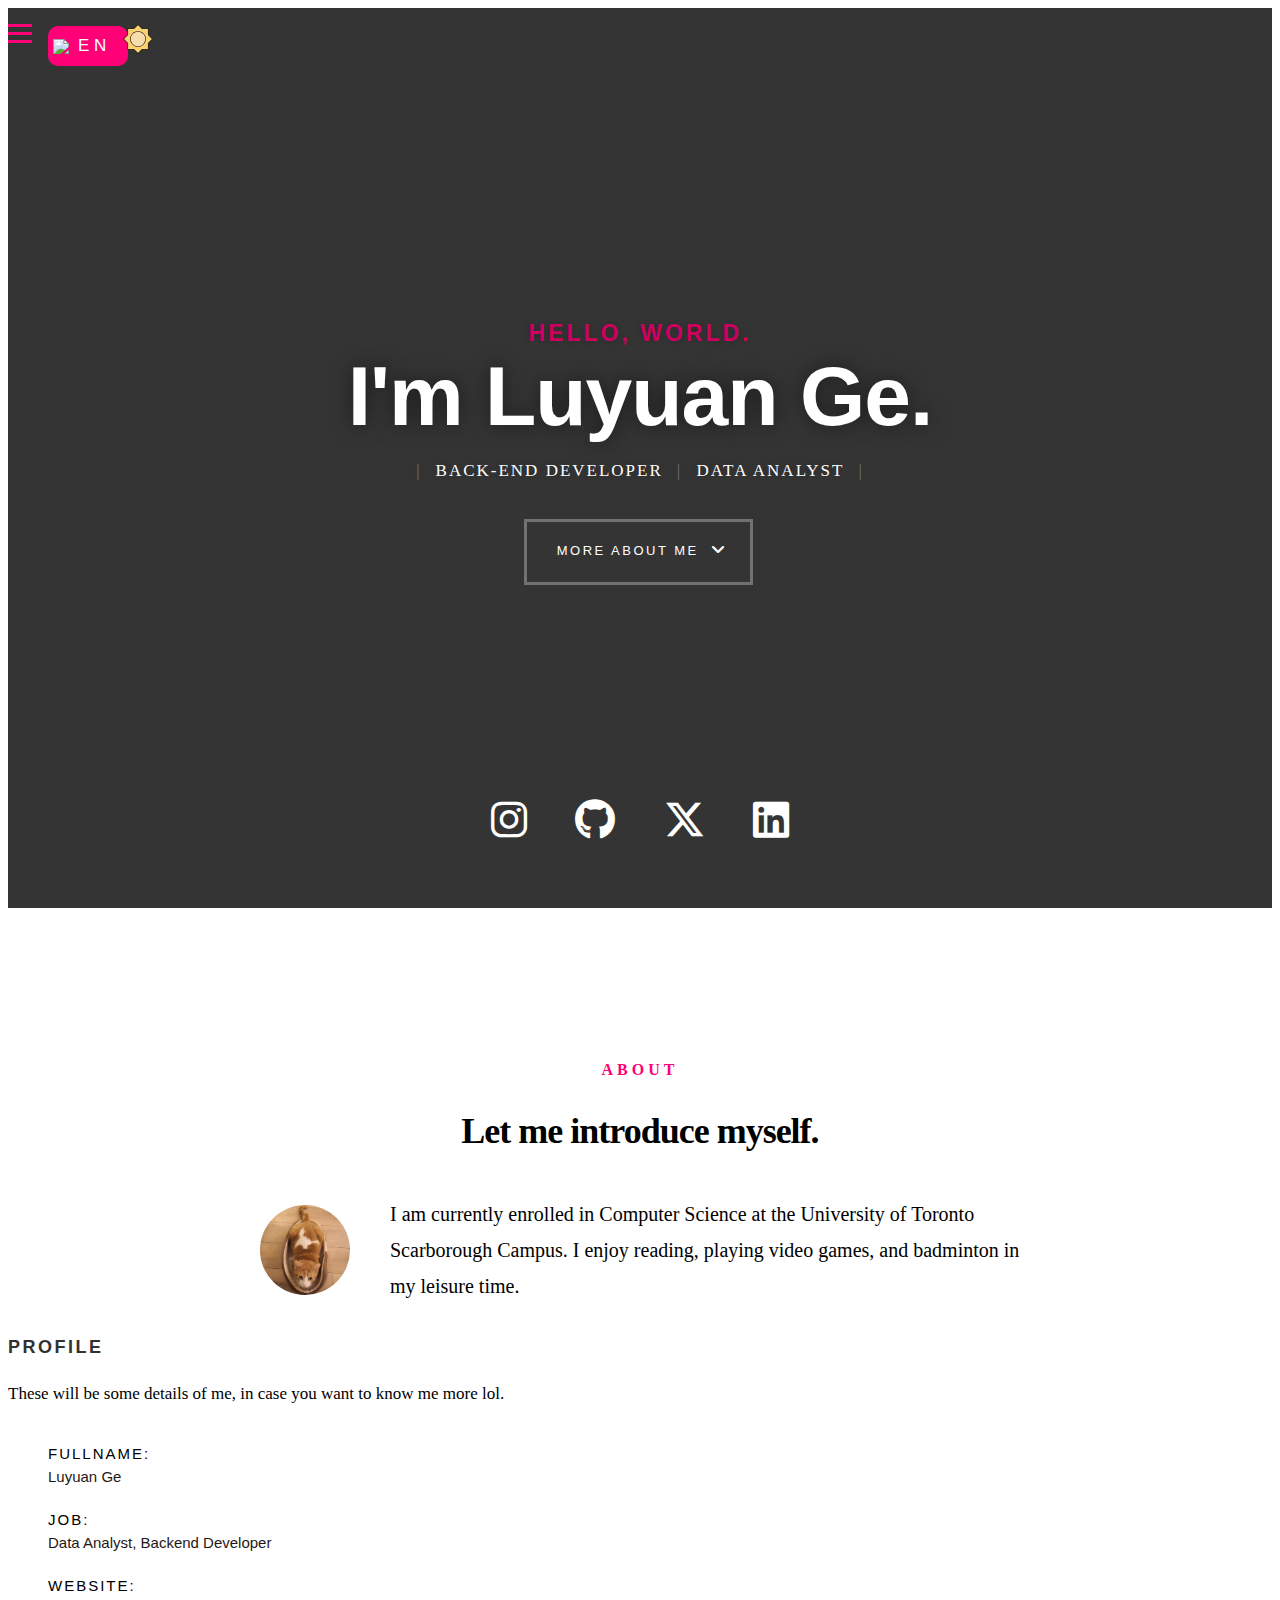
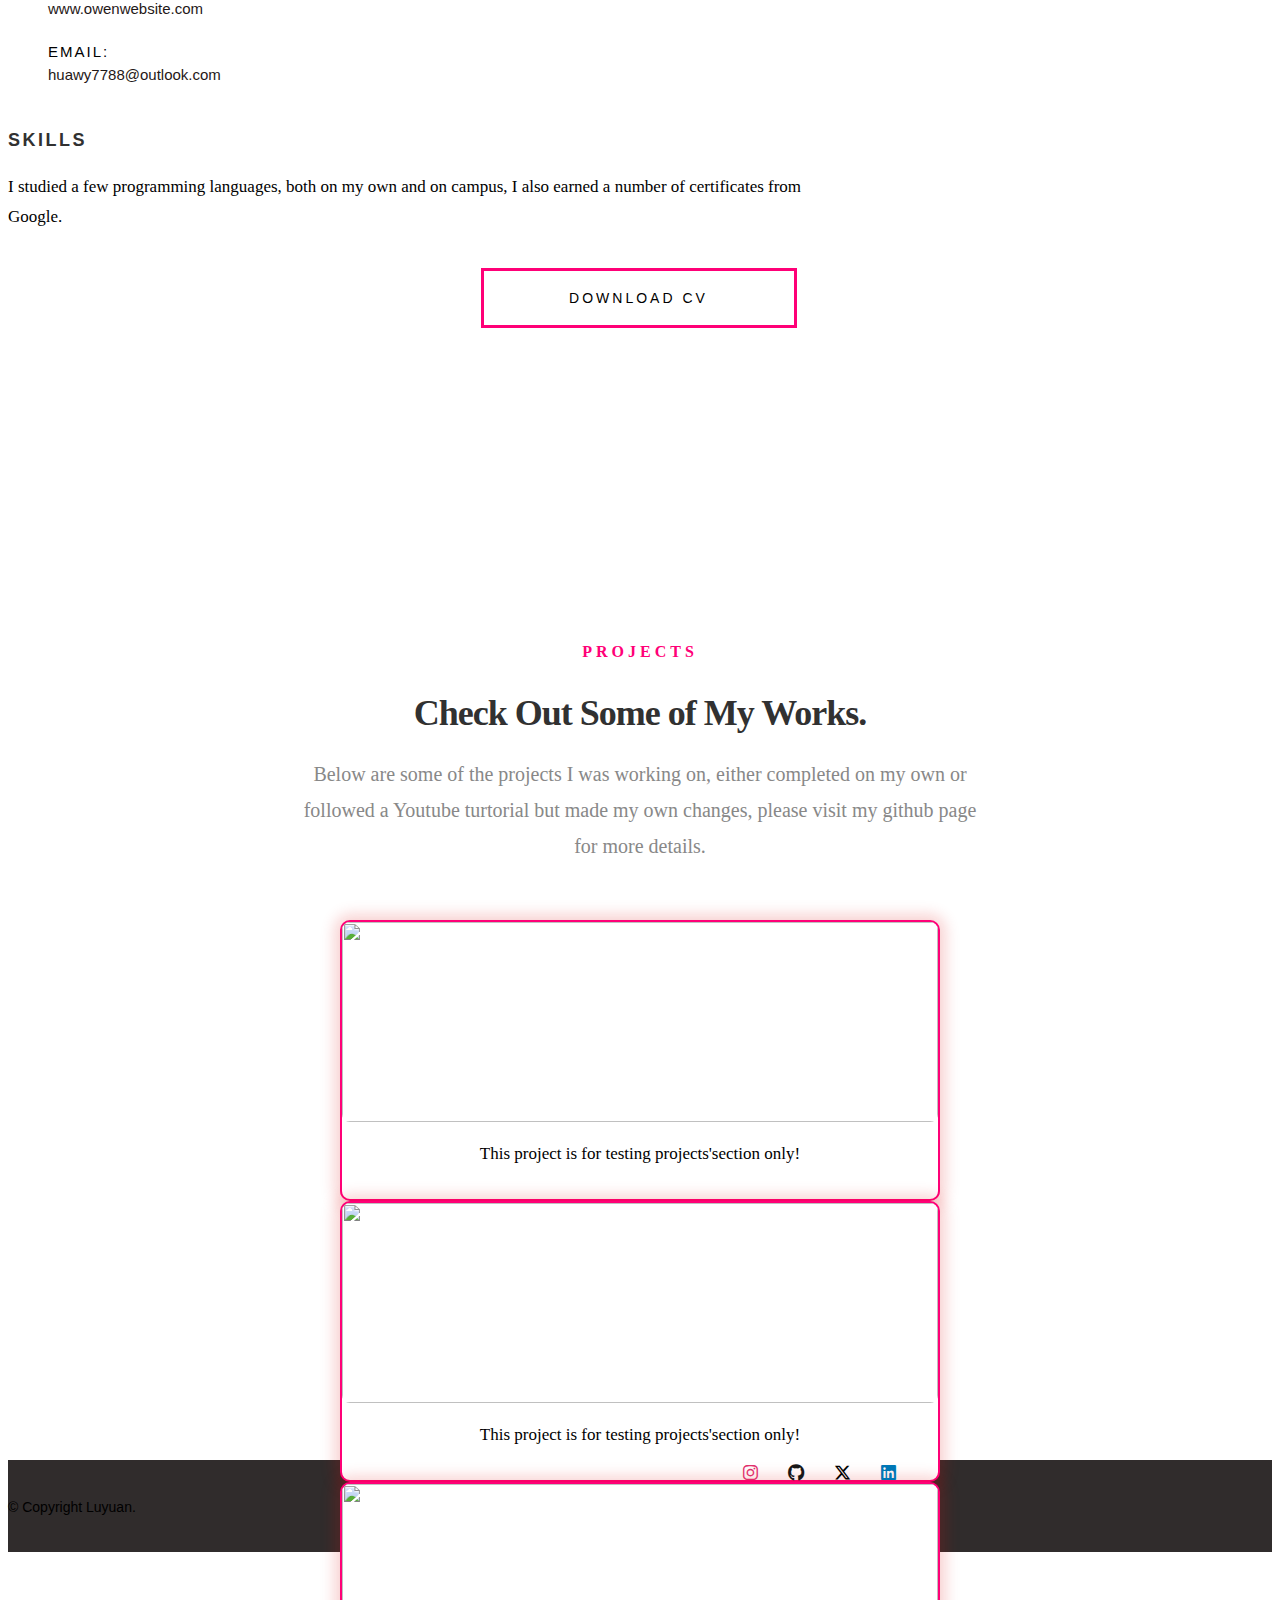
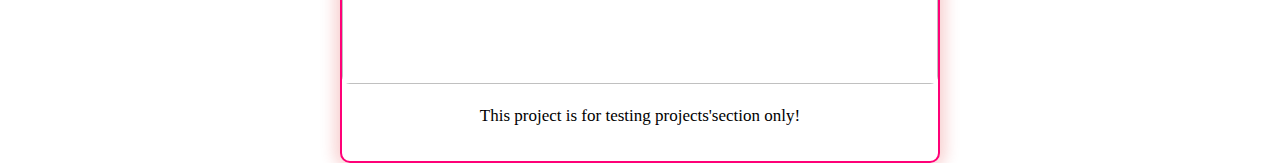
==== commit 2f138529: "Add correct resume file" ====
--- a/index-en.html
+++ b/index-en.html
@@ -58,10 +58,7 @@
               </li>
               <li><a class="smoothscroll" href="#about" title="">About</a></li>
               <li>
-                <a class="smoothscroll" href="#portfolio" title="">Portfolio</a>
-              </li>
-              <li>
-                <a class="smoothscroll" href="#contact" title="">Contact</a>
+                <a class="smoothscroll" href="#portfolio" title="">Projects</a>
               </li>
             </ul>
           </nav>
@@ -93,10 +90,13 @@
     <!-- intro section
    ================================================== -->
     <section id="intro">
+
       <video autoplay muted loop id="bg-video">
-        <source id="video-source" src="../images/background/astronaut-cat-sitting-on-the-moon-moewalls-com.mp4" type="video/mp4">
+        <source id="video-source" src="images/background/light-mode-video.mp4" type="video/mp4">
         Your browser does not support the video tag.
       </video>
+
+    
 
       
       <div class="intro-overlay"></div>
@@ -201,45 +201,18 @@
             I also earned a number of certificates from Google.
           </p>
 
-          <ul class="skill-bars">
-            <li>
-              <div class="progress percent90"><span>90%</span></div>
-              <strong>Python</strong>
-            </li>
-            <li>
-              <div class="progress percent85"><span>85%</span></div>
-              <strong>Rust</strong>
-            </li>
-            <li>
-              <div class="progress percent70"><span>70%</span></div>
-              <strong>C/C++</strong>
-            </li>
-            <li>
-              <div class="progress percent95"><span>95%</span></div>
-              <strong>Machine Learning</strong>
-            </li>
-            <li>
-              <div class="progress percent75"><span>75%</span></div>
-              <strong>JavaScript</strong>
-            </li>
-          </ul>
-          <!-- /skill-bars -->
         </div>
       </div>
 
       <div class="row button-section">
-        <div class="col-twelve">
-          <a href="#contact" title="Hire Me" class="button stroke smoothscroll"
-            >Hire Me</a
-          >
+
           <a
-            href="/files/OwenResume.pdf"
+            href="/resumes/resume.pdf"
             title="Download CV"
             class="button button-primary"
             download
             >Download CV</a
           >
-        </div>
       </div>
     </section>
     <!-- /process-->
@@ -268,6 +241,18 @@
           </div>
           <div class="description"><p>This project is for testing projects'section only!</p></div>
         </div>
+        <div class="project" onclick="redirectToPage(`https://iconduck.com/emojis/96535/china`)">
+          <div class="cover-pic">
+            <img src="images/background.jpg">
+          </div>
+          <div class="description"><p>This project is for testing projects'section only!</p></div>
+        </div>
+        <div class="project" onclick="redirectToPage(`https://iconduck.com/emojis/96535/china`)">
+          <div class="cover-pic">
+            <img src="images/background.jpg">
+          </div>
+          <div class="description"><p>This project is for testing projects'section only!</p></div>
+        </div>
         <!-- <div>project 2</div>
         <div>proejct 3</div>
         <div>project 4</div>
@@ -280,143 +265,7 @@
     </section>
     <!-- /portfolio -->
 
-    <!-- contact
-   ================================================== -->
-    <section id="contact">
-      <div class="row section-intro">
-        <div class="col-twelve">
-          <h5>Contact</h5>
-          <h1>I'd Love To Hear From You.</h1>
-
-          <p class="lead">
-            If you have any questions or just want to learn more about me,
-            please feel free to contact me. Please use a valid email address, so
-            that I can get back to you.
-          </p>
-        </div>
-      </div>
-      <!-- /section-intro -->
-
-      <div class="row contact-form">
-        <div class="col-twelve">
-          <!-- form -->
-          <form
-            name="contactForm"
-            id="contactForm"
-            method="post"
-            action="process_form.php"
-          >
-            <fieldset>
-              <div class="form-field">
-                <input
-                  name="contactName"
-                  type="text"
-                  id="contactName"
-                  placeholder="Name"
-                  value=""
-                  minlength="2"
-                  required=""
-                />
-              </div>
-              <div class="form-field">
-                <input
-                  name="contactEmail"
-                  type="email"
-                  id="contactEmail"
-                  placeholder="Email"
-                  value=""
-                  required=""
-                />
-              </div>
-              <div class="form-field">
-                <input
-                  name="contactSubject"
-                  type="text"
-                  id="contactSubject"
-                  placeholder="Subject"
-                  value=""
-                />
-              </div>
-              <div class="form-field">
-                <textarea
-                  name="contactMessage"
-                  id="contactMessage"
-                  placeholder="message"
-                  rows="10"
-                  cols="50"
-                  required=""
-                ></textarea>
-              </div>
-              <div class="form-field">
-                <button class="submitform" type="submit">Submit</button>
-                <div id="submit-loader">
-                  <div class="text-loader">Sending...</div>
-                  <div class="s-loader">
-                    <div class="bounce1"></div>
-                    <div class="bounce2"></div>
-                    <div class="bounce3"></div>
-                  </div>
-                </div>
-              </div>
-            </fieldset>
-          </form>
-          <!-- Form End -->
-
-          <!-- contact-warning -->
-          <div id="message-warning"></div>
-          <!-- contact-success -->
-          <div id="message-success">
-            <i class="fa fa-check"></i>Your message was sent, thank you!<br />
-          </div>
-        </div>
-        <!-- /col-twelve -->
-      </div>
-
-      <div class="row contact-info">
-        <div class="col-four tab-full">
-          <div class="icon">
-            <i class="icon-pin"></i>
-          </div>
-
-          <h5>Where to find me</h5>
-
-          <p>
-            1295 Military Trail<br />
-            Ironwood, Scarborough<br />
-            Canada
-          </p>
-        </div>
-
-        <div class="col-four tab-full collapse">
-          <div class="icon">
-            <i class="icon-mail"></i>
-          </div>
-
-          <h5>Email Me At</h5>
-
-          <p>
-            huawy7788@outlook.com<br />
-            scaresneeze@gmail.com
-          </p>
-        </div>
-
-        <div class="col-four tab-full">
-          <div class="icon">
-            <i class="icon-phone"></i>
-          </div>
-
-          <h5>Call Me At</h5>
-
-          <p>
-            Phone: 647-866-6650<br />
-            CN-Mobile: 186-5262-8227<br />
-            Fax: N/A
-          </p>
-        </div>
-      </div>
-      <!-- /contact-info -->
-    </section>
-    <!-- /contact -->
+   
 
     <!-- footer
    ================================================== -->
@@ -427,27 +276,22 @@
           <ul class="footer-social">
             <li>
               <a href="https://www.instagram.com/owen.hua"
-                ><i class="fa fa-instagram"></i
+                ><i class="fa-brands fa-instagram" style="color: #E1306C;"></i
               ></a>
             </li>
             <li>
               <a href="https://github.com/LoveIiei"
-                ><i class="fa fa-github"></i
+                ><i class="fa-brands fa-github" style="color: #181717;"></i
               ></a>
             </li>
             <li>
               <a href="https://twitter.com/Owen1_1ua"
-                ><i class="fa fa-twitter"></i
+                ><i class="fa-brands fa-x-twitter" style="color: black;"></i
               ></a>
             </li>
             <li>
-              <a href="https://steamcommunity.com/profiles/76561199097443840/"
-                ><i class="fa fa-steam"></i
-              ></a>
-            </li>
-            <li>
               <a href="https://www.linkedin.com/in/weiyuan-hua-3345232a6/"
-                ><i class="fa-brands fa-linkedin"></i
+                ><i class="fa-brands fa-linkedin" style="color: #0077b5;"></i
               ></a>
             </li>
           </ul>
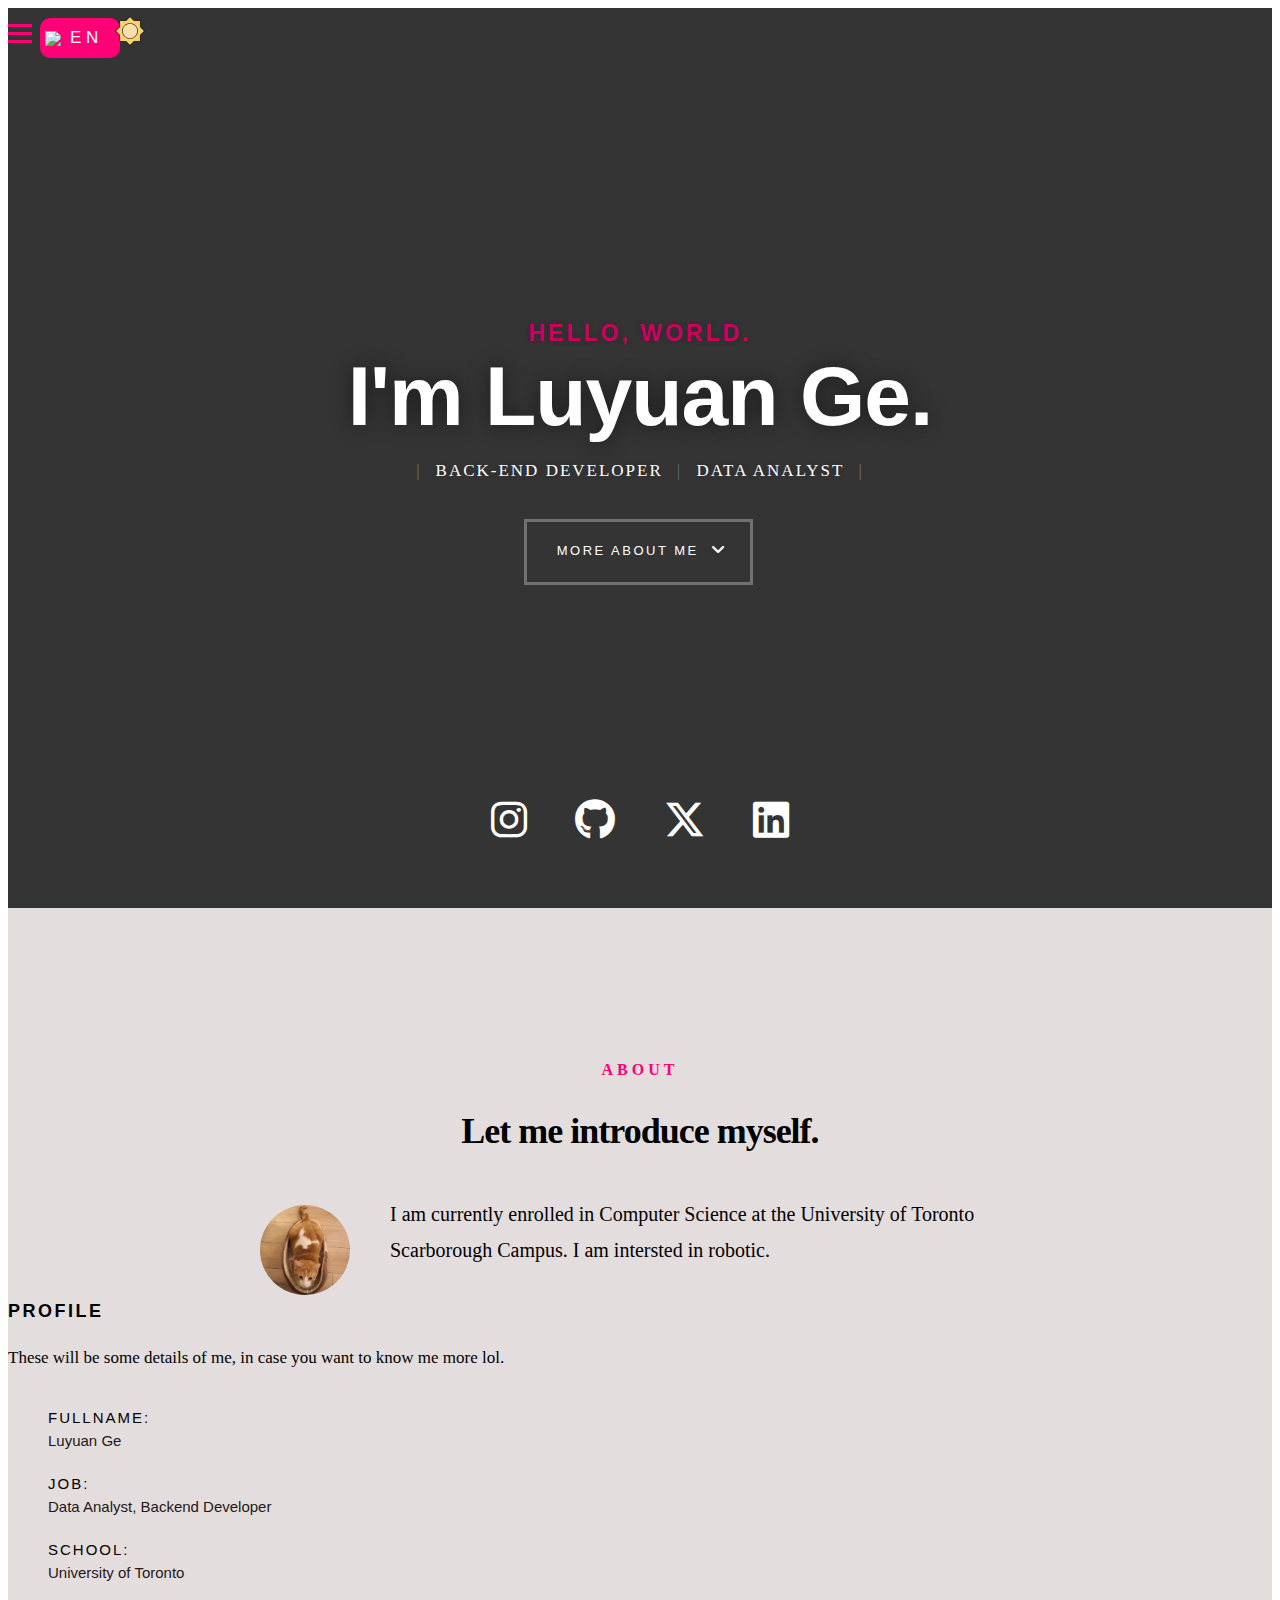
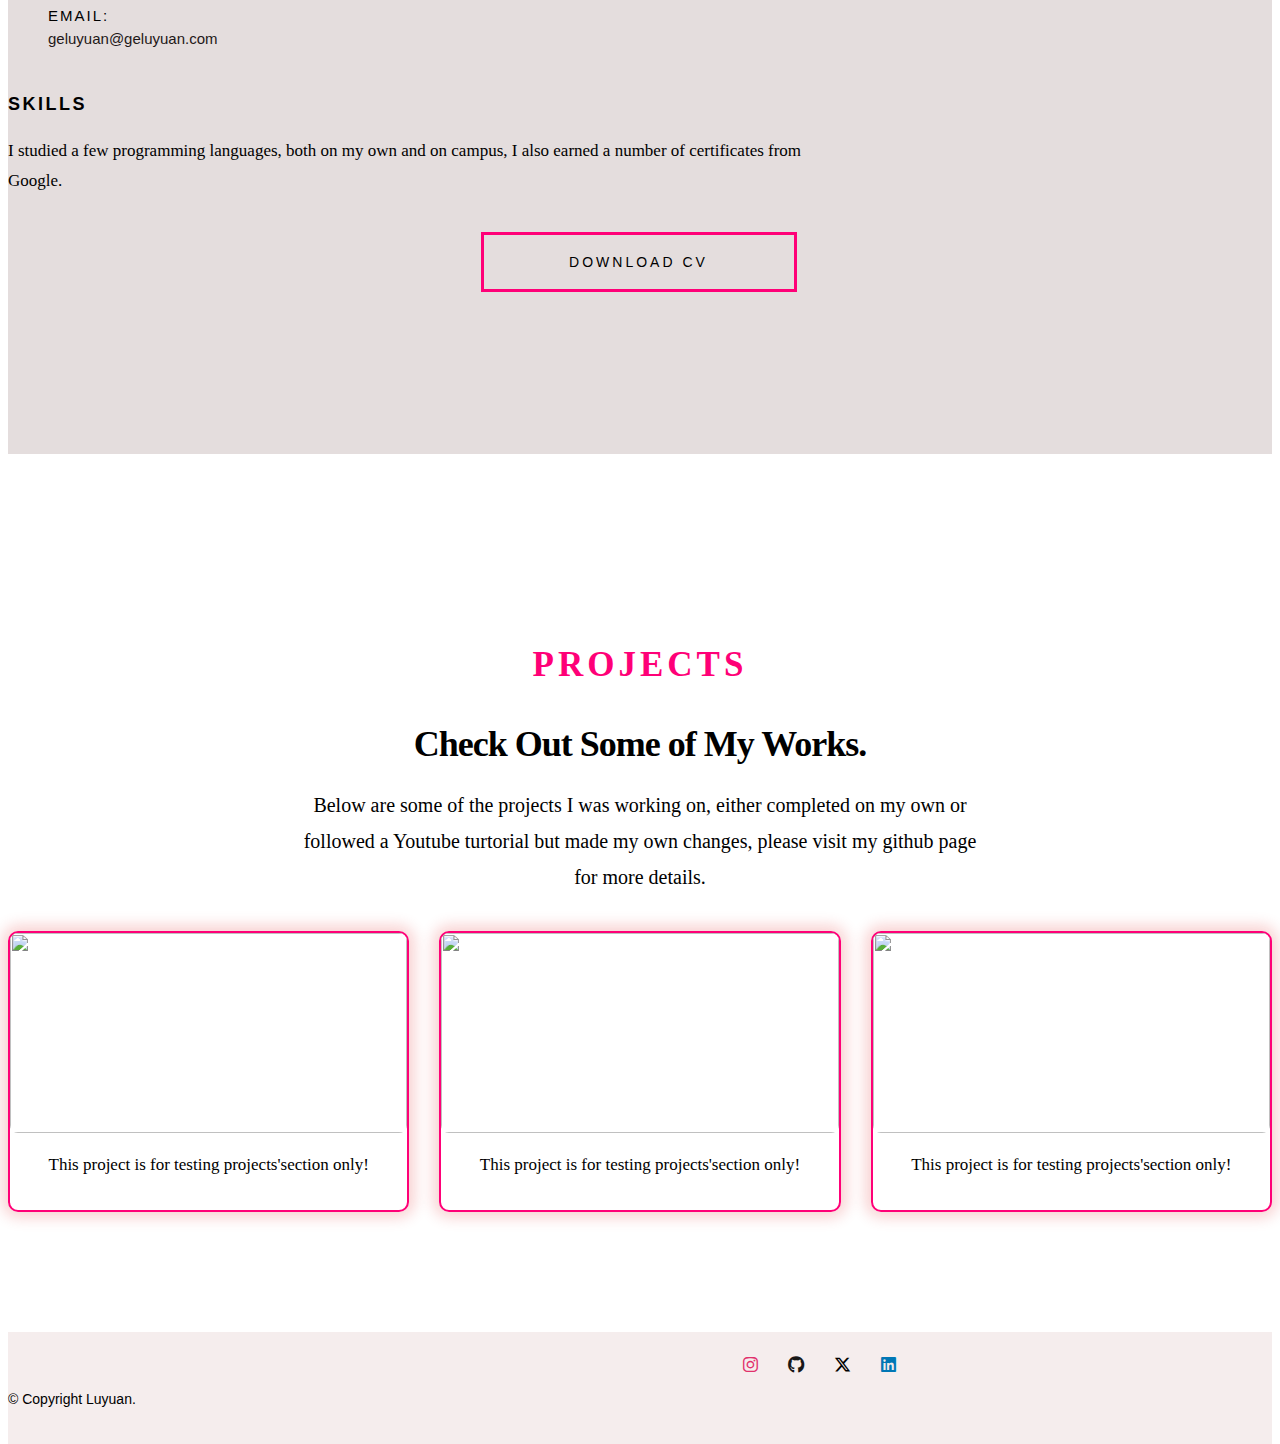
==== commit 2738f491: "Update all the links and email" ====
--- a/index-en.html
+++ b/index-en.html
@@ -122,19 +122,19 @@
 
       <ul class="intro-social">
         <li>
-          <a href="https://www.instagram.com/owen.hua"
+          <a href="https://www.instagram.com/luyuan_ge"
             ><i class="fa-brands fa-instagram fa-lg"></i>
           </a>
         </li>
         <li>
-          <a href="https://github.com/LoveIiei"><i class="fa-brands fa-github fa-lg"></i></a>
+          <a href="https://github.com/LuyuanGe"><i class="fa-brands fa-github fa-lg"></i></a>
         </li>
         <li>
-          <a href="https://twitter.com/Owen1_1ua"
+          <a href="https://x.com/LuY2046"
             ><i class="fa-brands fa-x-twitter fa-lg"></i></a>
         </li>
         <li>
-          <a href="https://www.linkedin.com/in/weiyuan-hua-3345232a6/"
+          <a href="https://www.linkedin.com/in/luyuan-ge-463172305"
             ><i class="fa-brands fa-linkedin fa-lg"></i
           ></a>
         </li>
@@ -156,8 +156,7 @@
 
             <p class="lead">
               I am currently enrolled in Computer Science at the University of
-              Toronto Scarborough Campus. I enjoy reading, playing video games,
-              and badminton in my leisure time.
+              Toronto Scarborough Campus. I am intersted in robotic.
             </p>
           </div>
         </div>
@@ -182,13 +181,14 @@
               <strong>Job:</strong>
               <span>Data Analyst, Backend Developer</span>
             </li>
-            <li>
-              <strong>Website:</strong>
-              <span>www.owenwebsite.com</span>
-            </li>
+            <li class="university">
+              <strong>School:</strong>
+              <span>University of Toronto</span>
+            </li>
+
             <li>
               <strong>Email:</strong>
-              <span>huawy7788@outlook.com</span>
+              <span>geluyuan@geluyuan.com</span>
             </li>
           </ul>
           <!-- /info-list -->
@@ -275,22 +275,22 @@
         <div class="col-six tab-full pull-right social">
           <ul class="footer-social">
             <li>
-              <a href="https://www.instagram.com/owen.hua"
+              <a href="https://www.instagram.com/luyuan_ge"
                 ><i class="fa-brands fa-instagram" style="color: #E1306C;"></i
               ></a>
             </li>
             <li>
-              <a href="https://github.com/LoveIiei"
+              <a href="https://github.com/LuyuanGe"
                 ><i class="fa-brands fa-github" style="color: #181717;"></i
               ></a>
             </li>
             <li>
-              <a href="https://twitter.com/Owen1_1ua"
+              <a href="https://x.com/LuY2046"
                 ><i class="fa-brands fa-x-twitter" style="color: black;"></i
               ></a>
             </li>
             <li>
-              <a href="https://www.linkedin.com/in/weiyuan-hua-3345232a6/"
+              <a href="https://www.linkedin.com/in/luyuan-ge-463172305"
                 ><i class="fa-brands fa-linkedin" style="color: #0077b5;"></i
               ></a>
             </li>
--- a/css/main.css
+++ b/css/main.css
@@ -414,30 +414,6 @@
    }
  }
  
- /**
-  * pace.js styles - minimal  - (_document-setup.scss)
-  * -------------------------------------------------------------------
-  */
- .pace {
-   -webkit-pointer-events: none;
-   pointer-events: none;
-   -webkit-user-select: none;
-   -moz-user-select: none;
-   user-select: none;
- }
- .pace-inactive {
-   display: none;
- }
- .pace .pace-progress {
-   background: #FF0077;
-   position: fixed;
-   z-index: 900;
-   top: 0;
-   right: 100%;
-   width: 100%;
-   height: 6px;
- }
- 
  /** 
   * ===================================================================
   * 04. preloader - (_preloader-1.scss)
@@ -1209,6 +1185,7 @@
  
  /* navigation panel */
  #main-nav-wrap {
+   margin-top: -30px;
    display: block;
    width: 100%;
    font-family: "poppins-medium", sans-serif;
@@ -1236,7 +1213,8 @@
  }
  .main-navigation li a {
    display: block;
-   color: #FFFFFF;
+   color: var(--text-color);
+   font-weight: bold;
    width: auto;
    padding: 15px 0;
    line-height: 16px;
@@ -1259,7 +1237,7 @@
   /* Custom dropdown container */
   .custom-dropdown {
   font-family: "poppins-bold", sans-serif;  
-  position: absolute;
+  position: fixed;
   left: 40px;
   top: 18px;
   display: inline-block;
@@ -1341,7 +1319,10 @@
 
   /* Define light theme colors using CSS variables */
   :root {
-    --bg-color: #ffffff;
+    --footer-color:#f5eded;
+    --bg-color1: #ffffff;
+    --bg-color2: #e4dddd;
+    --bg-color3: #d6d3d3;
     --text-color: #000000;
     --header-bg: #f0f0f0;
     --link-color: #007bff;
@@ -1352,7 +1333,10 @@
 
   /* Override variables for dark mode */
   body.dark-mode {
-    --bg-color: #333333;
+    --footer-color:#353131;
+    --bg-color1: #242323;
+    --bg-color2: #1f1c1c;
+    --bg-color3: #1b1a1a;
     --text-color: #ffffff;
     --header-bg: #444444;
     --link-color: #1e90ff;
@@ -1378,7 +1362,7 @@
 
 
   .theme-toggle {
-    position: absolute;
+    position: fixed;
     top: 16px;
     left: 115px;
     width: 30px;  /* Adjust size */
@@ -1388,22 +1372,22 @@
 
   .theme-icon {
     position: absolute;
-    width: 100%;  /* Ensure it fills the container */
+    width: 100%;  
     height: 100%;
     transition: transform 0.5s ease, z-index 0.5s, opacity 0.5s ease;
     border-radius: 50%; 
   }
 
   .light {
-    z-index: 1;   /* Light mode icon starts on top */
-    transform: rotate(0deg); /* No rotation initially */
-    opacity: 1; /* Fully visible */
+    z-index: 1;  
+    transform: rotate(0deg);
+    opacity: 1; 
   }
 
   .dark {
-    z-index: 0;   /* Dark mode icon starts underneath */
-    transform: rotate(0deg); /* No rotation initially */
-    opacity: 0;   /* Hidden initially */
+    z-index: 0;  
+    transform: rotate(0deg); 
+    opacity: 0;  
   }
 
   body.dark-mode .light {
@@ -1443,16 +1427,29 @@
  }
 
  /*Background video*/
- #bg-video {
-  position: absolute;
-  top: 0;
-  left: 0;
-  width: 100%;
-  height: 100%;
-  object-fit: cover;
-  z-index: -1;
-  filter: brightness(1.5) var(--bg-vdieo-contrast);
-}
+
+  #bg-video {
+    position: absolute;
+    top: 0;
+    left: 0;
+    width: 100%;
+    height: 100%;
+    object-fit: cover;
+    filter: brightness(1.5) var(--bg-vdieo-contrast);
+    object-fit: cover;
+    transition: opacity 0.5s ease; 
+  }
+
+  .fade-out {
+    opacity: 0;                  
+    transition: opacity 0.5s ease; 
+  }
+
+  .fade-in {
+    opacity: 1;          
+    transition: opacity 0.5s ease;
+  }
+
  
  .intro-overlay {
    position: absolute;
@@ -1638,7 +1635,7 @@
   * ------------------------------------------------------------------- 
   */
  #about {
-   background: var(--bg-color);
+   background: var(--bg-color2);
    padding-top: 12rem;
    padding-bottom: 15rem;
  }
@@ -1682,6 +1679,7 @@
    font-size: 1.8rem;
    text-transform: uppercase;
    letter-spacing: .25rem;
+   color: var(--text-color);
  }
  .about-content .info-list {
    list-style: none;
@@ -1706,9 +1704,6 @@
    font-size: 1.5rem;
    line-height: 1;
  }
- .about-content .skill-bars {
-   margin-top: 6rem;
- }
  
  .button-section {
    text-align: center;
@@ -1778,7 +1773,7 @@
   * ------------------------------------------------------------------- 
   */
  #portfolio {
-   background: var(--bg-color);
+   background: var(--bg-color1);
    padding-top: 12rem;
    padding-bottom: 12rem;
  }
@@ -1794,6 +1789,18 @@
    -ms-transform: scale(1.05);
    transform: scale(1.05);
  }
+
+ #portfolio h5{
+  font-size: 35px;
+ }
+
+ #portfolio h1{
+  color: var(--text-color);
+ }
+
+ #portfolio .lead{
+  color: var(--text-color);
+ }
  
   /**
   * Porjects:
@@ -1802,11 +1809,10 @@
   */
  .projects-container {
     display: grid;
-    grid-template-columns: repeat(1, minmax(600px, 600px));
-    height: 400px;
-    gap: 30px, 30px; 
+    grid-template-columns: repeat(3, minmax(350px, 450px));
+    height: auto;
+    gap: 50px 30px; 
     justify-content: center;
-    padding: 20px;
   }
 
   .projects-container .project {
@@ -1859,13 +1865,13 @@
 
   @media (max-width: 1200px) {
     .projects-container {
-      grid-template-columns: repeat(2, 1fr); /* 2 items per row */
+      grid-template-columns: repeat(2, minmax(350px, 450px)); /* 2 items per row */
     }
   }
 
   @media (max-width: 900px) {
     .projects-container {
-      grid-template-columns: repeat(1, 1fr); /* 1 item per row for smaller screens */
+      grid-template-columns: repeat(1, minmax(350px, 450px)); /* 1 item per row for smaller screens */
     }
   }
   
@@ -2070,246 +2076,6 @@
    }
  }
  
- /** 
-  * ===================================================================
-  * 17. contact - (_layout.scss)
-  *
-  * ------------------------------------------------------------------- 
-  */
- #contact {
-   background: #302c2c;
-   padding-top: 12rem;
-   padding-bottom: 7.2rem;
- }
- #contact .section-intro h1 {
-   color: white;
- }
- #contact .section-intro h5 {
-   color: #FF0077;
- }
- #contact .section-intro p {
-   color: rgba(255, 255, 255, 0.7);
- }
- 
- /* contact form */
- .contact-form {
-   max-width: 740px;
- }
- 
- .contact-form ::-webkit-input-placeholder {
-   color: rgba(255, 255, 255, 0.3);
- }
- .contact-form :-moz-placeholder {
-   color: rgba(255, 255, 255, 0.3);  /* Firefox 18- */
- }
- .contact-form ::-moz-placeholder {
-   color: rgba(255, 255, 255, 0.3);  /* Firefox 19+ */
- }
- .contact-form :-ms-input-placeholder {
-   color: rgba(255, 255, 255, 0.3);
- }
- .contact-form .placeholder {
-   color: rgba(255, 255, 255, 0.3) !important;
- }
- 
- #contact form {
-   margin-top: 0;
-   margin-bottom: 3rem;
- }
- #contact form .form-field {
-   position: relative;
- }
- #contact form .form-field:before, #contact form .form-field:after {
-   content: "";
-   display: table;
- }
- #contact form .form-field:after {
-   clear: both;
- }
- #contact form .form-field label {
-   font-family: "poppins-bold", sans-serif;
-   font-size: 1.1rem;
-   line-height: 2.4rem;
-   position: absolute;
-   bottom: -1.2rem;
-   right: .6rem;
-   text-transform: uppercase;
-   letter-spacing: .1rem;
-   padding: 0 2rem;
-   margin: 0;
-   color: #FFFFFF;
-   background: #FF0077;
- }
- #contact form .form-field label::after {
-   position: absolute;
-   left: -5px;
-   top: 50%;
-   margin-top: -6px;
-   border-top: 5px solid transparent;
-   border-bottom: 5px solid transparent;
-   border-right: 5px solid #FF0077;
-   content: "";
- }
- #contact input[type="text"],
- #contact input[type="password"],
- #contact input[type="email"],
- #contact textarea {
-   width: 100%;
-   color: rgba(255, 255, 255, 0.7);
-   margin-bottom: 0;
-   border: none;
-   border-bottom: 1px solid rgba(255, 255, 255, 0.1);
- }
- #contact input[type="text"],
- #contact input[type="password"],
- #contact input[type="email"] {
-   height: 6.6rem;
-   padding: 1.8rem 2rem;
- }
- #contact input[type="text"]:focus,
- #contact input[type="password"]:focus,
- #contact input[type="email"]:focus {
-   border-color: #FF0077;
-   color: #FFFFFF;
- }
- #contact textarea {
-   min-height: 20rem;
-   padding: 1.8rem 2rem;
- }
- #contact textarea:focus {
-   border-color: #FF0077;
-   color: #FFFFFF;
- }
- #contact button.submitform {
-   font-size: 1.5rem;
-   display: block;
-   letter-spacing: .2rem;
-   height: 6.6rem;
-   line-height: 6.6rem;
-   padding: 0 3rem;
-   margin-top: 4.8rem;
-   width: 100%;
-   background: #FF0077;
-   color: #FFFFFF;
- }
- #contact button.submitform:hover, #contact button.submitform:focus {
-   background: #cc005f;
- }
- #message-warning, #message-success {
-   display: none;
-   background: #0d0d0d;
-   border-radius: 3px;
-   padding: 3rem;
-   margin-bottom: 3.6rem;
-   width: 100%;
- }
- #message-warning {
-   color: #fa0003;
- }
- #message-success {
-   color: #FF0077;
- }
- #message-warning i, #message-success i {
-   margin-right: 10px;
- }
- 
- /* form loader */
- #submit-loader {
-   display: none;
-   position: relative;
-   left: 0;
-   top: 1.8rem;
-   width: 100%;
-   text-align: center;
- }
- #submit-loader .text-loader {
-   display: none;
-   font-family: "poppins-bold", sans-serif;
-   color: #FFFFFF;
-   letter-spacing: .3rem;
-   text-transform: uppercase;
- }
- .oldie #submit-loader .s-loader {
-   display: none;
- }
- .oldie #submit-loader .text-loader {
-   display: block;
- }
- .contact-info {
-   margin: 4.8rem auto 0;
-   font-family: "poppins-regular", sans-serif;
-   font-size: 1.5rem;
-   text-align: center;
- }
- .contact-info .collapse {
-   padding: 0;
- }
- .contact-info .icon {
-   margin-bottom: 2.1rem;
- }
- .contact-info .icon i {
-   font-size: 4.2rem;
-   color: #FFFFFF;
- }
- .contact-info h5 {
-   color: #FF0077;
- }
- 
- /**
-  * loader animation - (_layout.scss)
-  * --------------------------------------------------------------- 
-  */
- .s-loader {
-   margin: 1.2rem auto 3rem;
-   width: 70px;
-   text-align: center;
-   -webkit-transform: translateX(0.45rem);
-   -ms-transform: translateX(0.45rem);
-   transform: translateX(0.45rem);
- }
- .s-loader > div {
-   width: 1rem;
-   height: 1rem;
-   background-color: #FFFFFF;
-   border-radius: 100%;
-   display: inline-block;
-   margin-right: .9rem;
-   -webkit-animation: sk-bouncedelay 1.4s infinite ease-in-out both;
-   animation: sk-bouncedelay 1.4s infinite ease-in-out both;
- }
- .s-loader .bounce1 {
-   -webkit-animation-delay: -0.32s;
-   animation-delay: -0.32s;
- }
- .s-loader .bounce2 {
-   -webkit-animation-delay: -0.16s;
-   animation-delay: -0.16s;
- }
- @-webkit-keyframes sk-bouncedelay {
-   0%, 80%, 100% {
-     -webkit-transform: scale(0);
-     -ms-transform: scale(0);
-     transform: scale(0);
-   }
-   40% {
-     -webkit-transform: scale(1);
-     -ms-transform: scale(1);
-     transform: scale(1);
-   }
- }
- @keyframes sk-bouncedelay {
-   0%, 80%, 100% {
-     -webkit-transform: scale(0);
-     -ms-transform: scale(0);
-     transform: scale(0);
-   }
-   40% {
-     -webkit-transform: scale(1);
-     -ms-transform: scale(1);
-     transform: scale(1);
-   }
- }
- 
  
  /** 
   * ===================================================================
@@ -2318,7 +2084,7 @@
   * ------------------------------------------------------------------- 
   */
  footer {
-   background-color: #302c2c;
+   background-color: var(--footer-color);
    padding-bottom: 3rem;
    font-size: 1.4rem;
    font-family: "poppins-regular", sans-serif;
@@ -2330,6 +2096,7 @@
    color: #FF0077;
  }
  footer .row {
+  padding-top: 20px;
    max-width: 900px;
    padding-left: 0;
  }
@@ -2353,6 +2120,7 @@
    color: #FFFFFF;
  }
  footer .copyright span {
+   color: var(--text-color);
    display: inline-block;
  }
  footer .copyright span::after {
